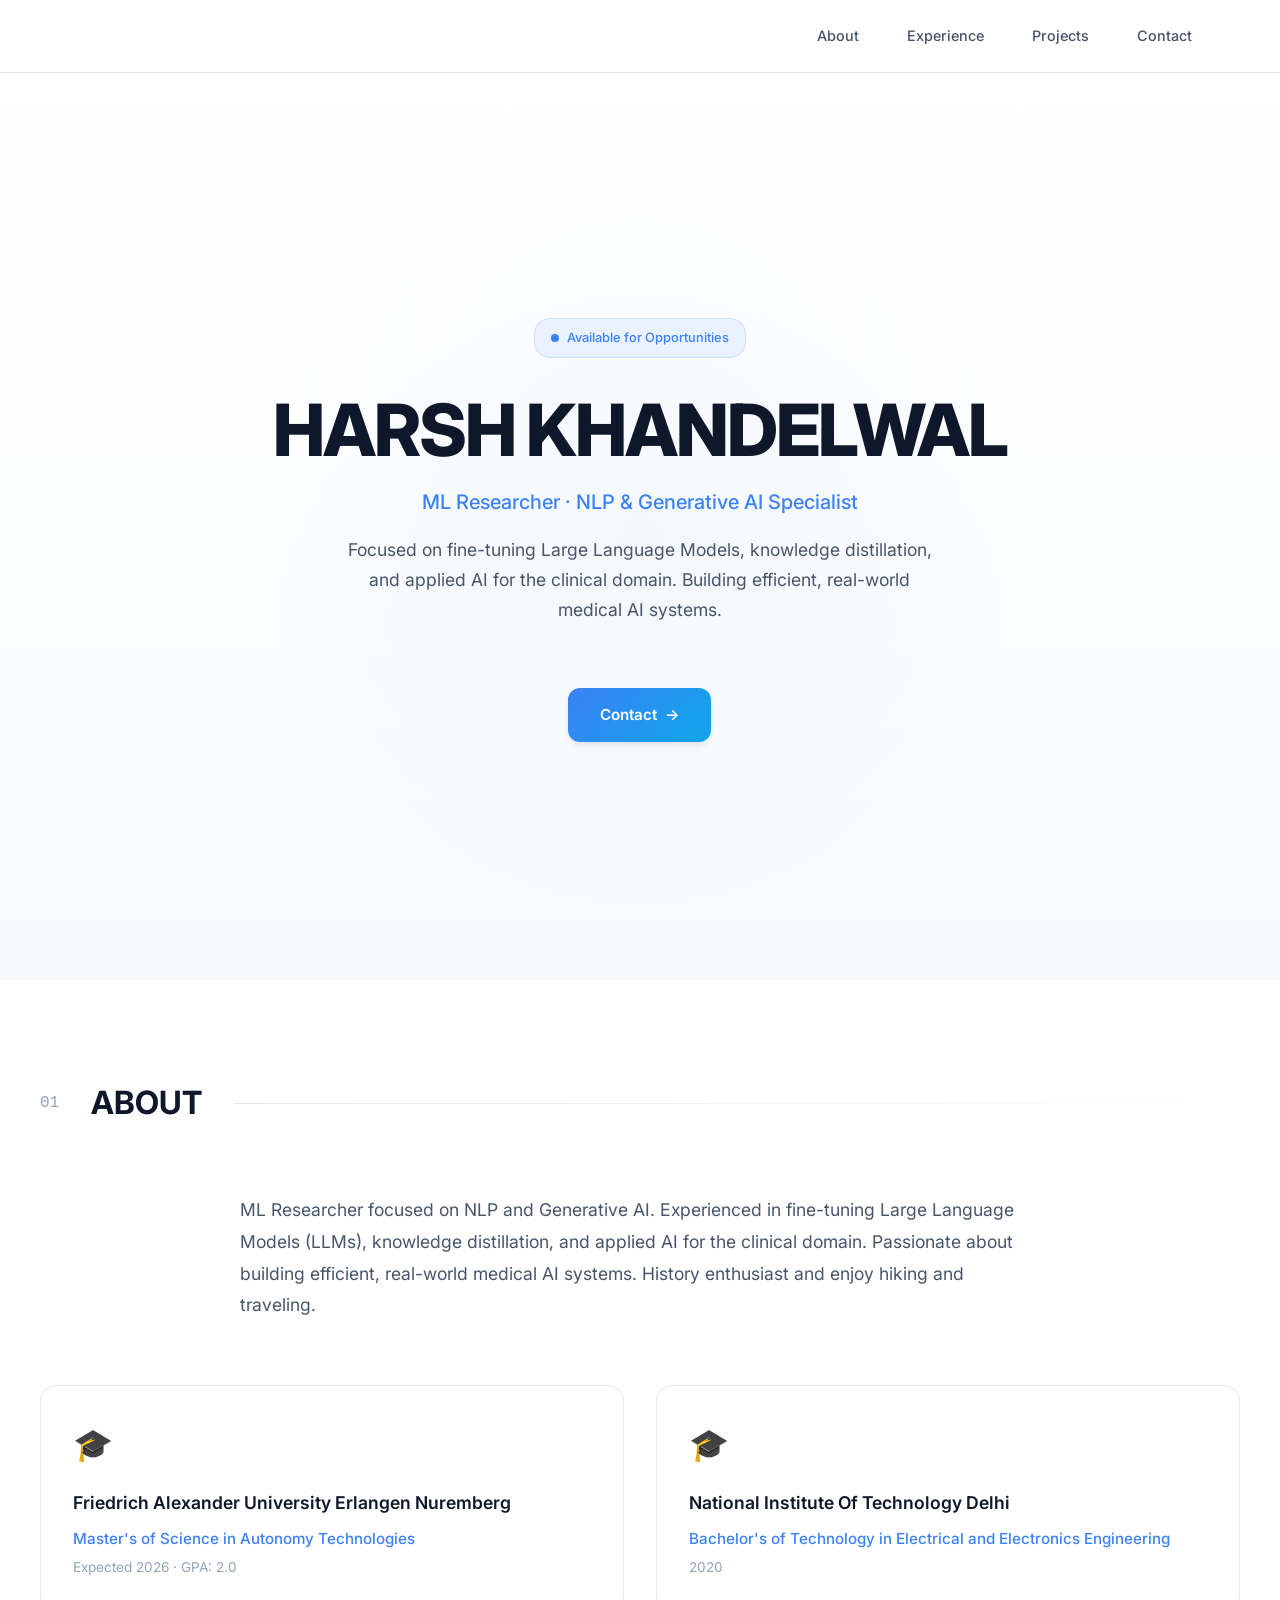
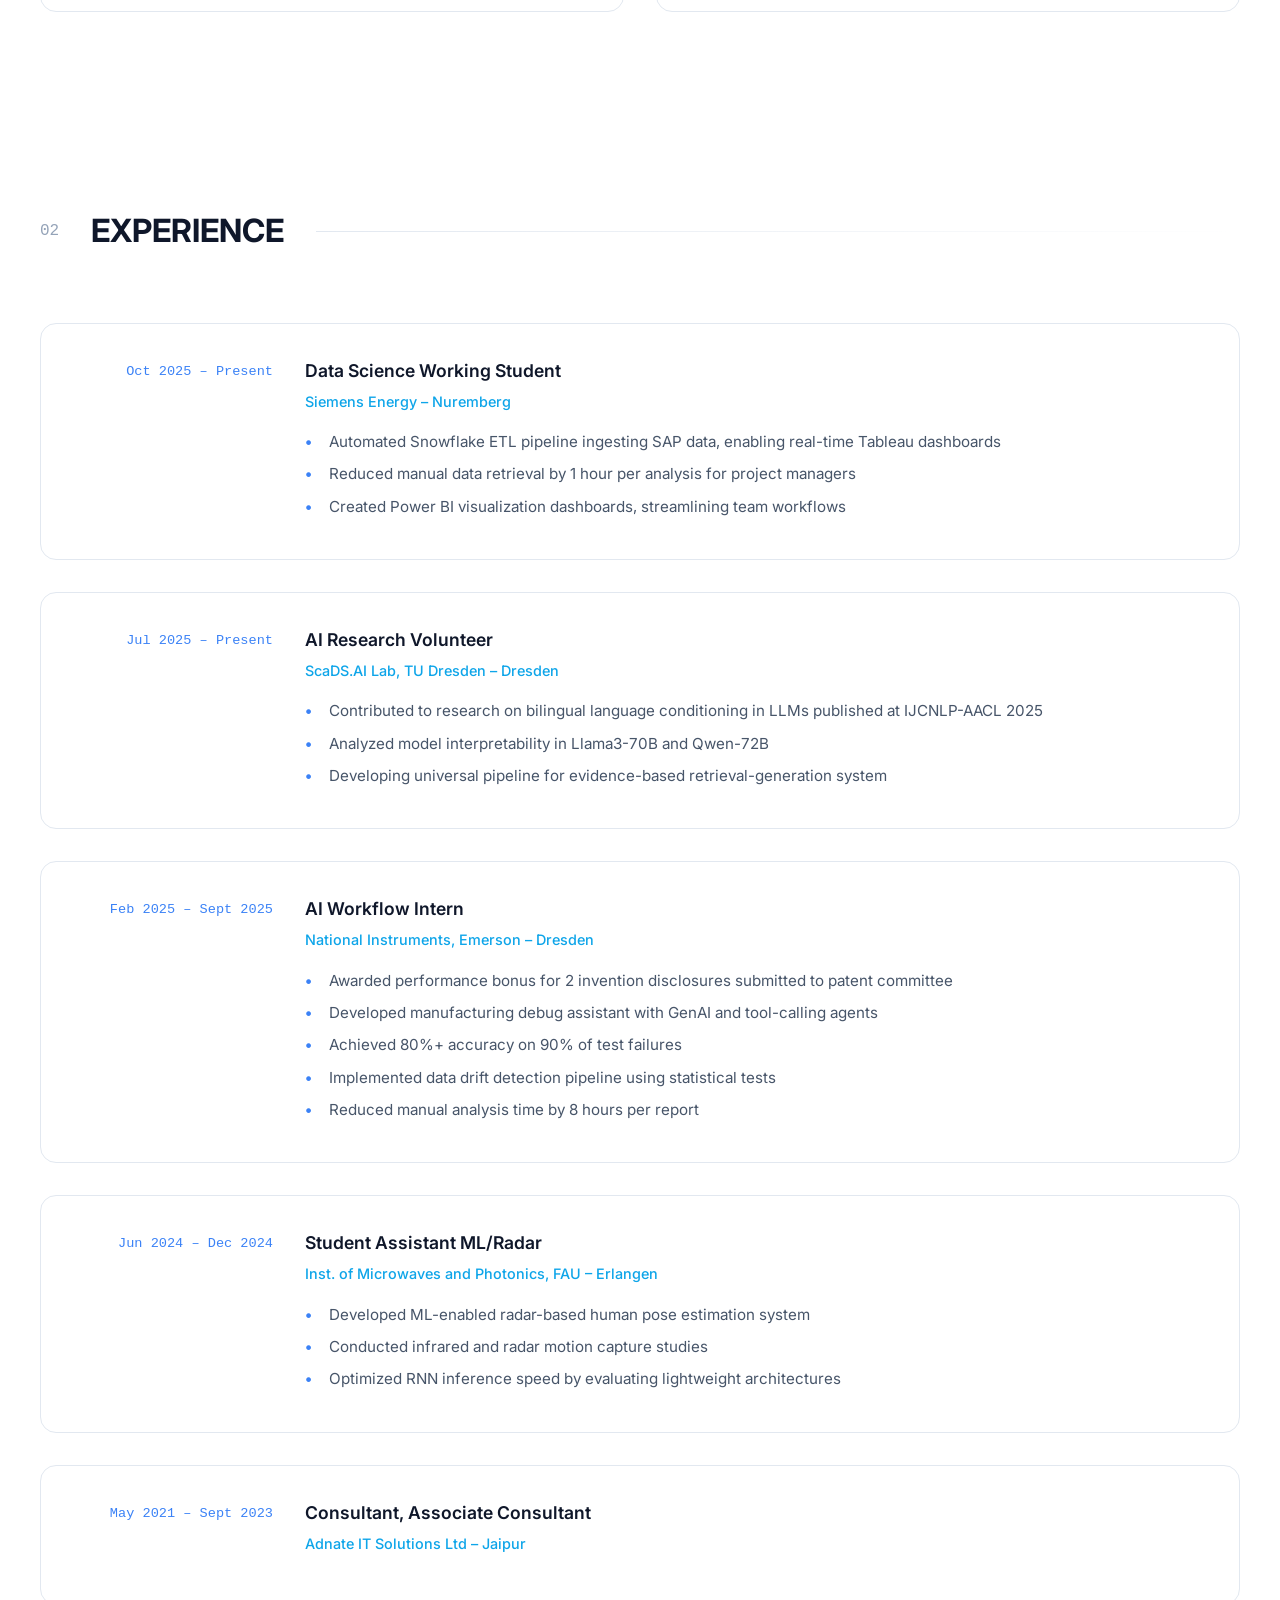
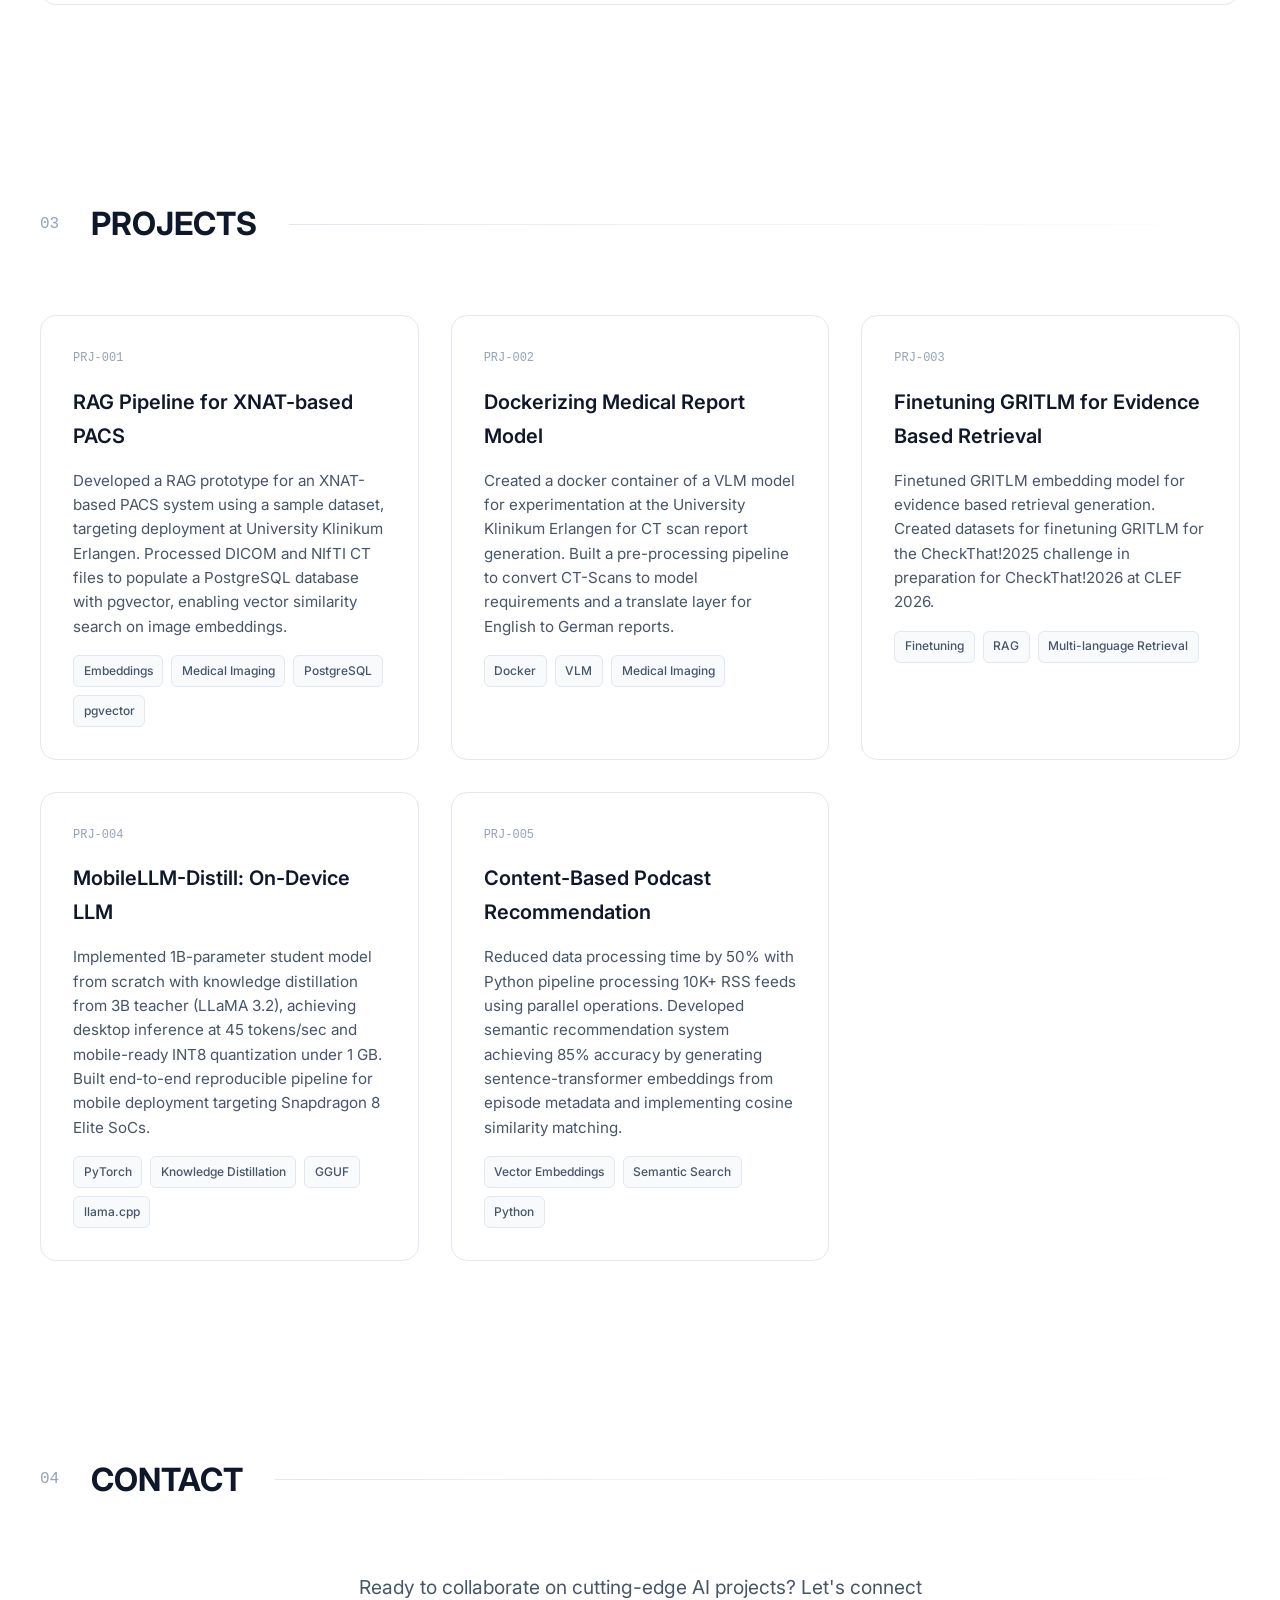
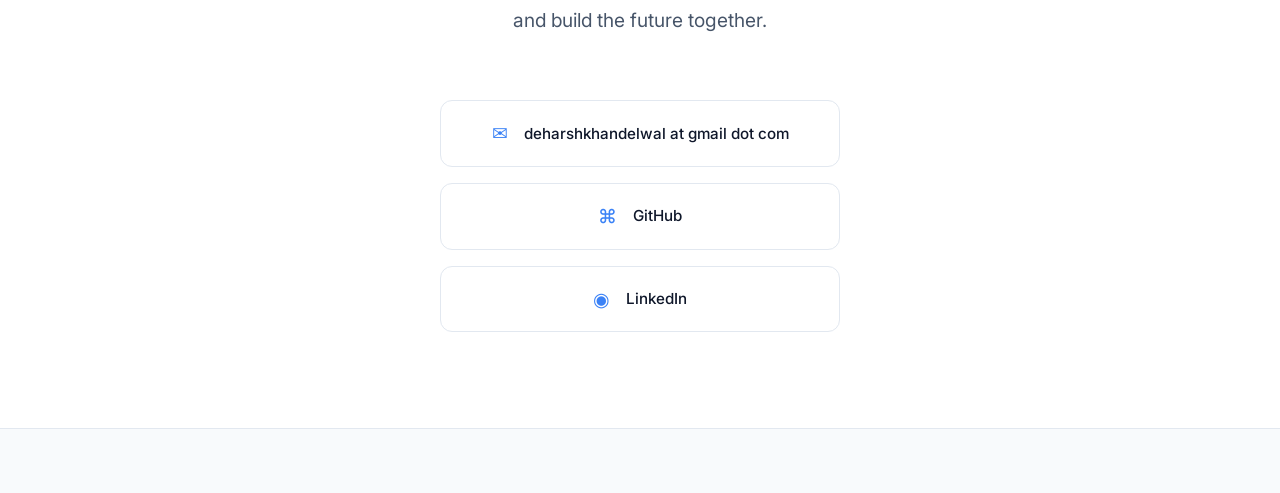
==== index.html @ dc3cd95d "initial commit" ====
<!DOCTYPE html>
<html lang="en">
<head>
    <meta charset="UTF-8">
    <meta name="viewport" content="width=device-width, initial-scale=1.0">
    <meta name="description" content="Harsh - AI Engineer specializing in machine learning, deep learning, and neural networks. Building the future of artificial intelligence.">
    <title>Harsh | AI Engineer</title>
    <link rel="stylesheet" href="style.css">
    <link rel="preconnect" href="https://fonts.googleapis.com">
    <link rel="preconnect" href="https://fonts.gstatic.com" crossorigin>
    <link href="https://fonts.googleapis.com/css2?family=Inter:wght@300;400;500;600;700;800&display=swap" rel="stylesheet">
</head>
<body>
    <header>
        <nav class="nav-container">
            <a href="#home" class="logo">
                <span class="logo-text"><H/></span>
            </a>
            <div class="nav-links">
                <a href="#about" class="nav-link">About</a>
                <a href="#experience" class="nav-link">Experience</a>
                <a href="#projects" class="nav-link">Projects</a>
                <a href="#contact" class="nav-link">Contact</a>
            </div>
        </nav>
    </header>

    <main>
        <!-- Hero Section -->
        <section id="home" class="hero">
            <div class="hero-content">
                <div class="status-badge">
                    <span class="status-dot"></span>
                    <span>Available for Opportunities</span>
                </div>
                <h1>HARSH KHANDELWAL</h1>
                <p class="subtitle">ML Researcher · NLP & Generative AI Specialist</p>
                <p class="description">
                    Focused on fine-tuning Large Language Models, knowledge distillation, 
                    and applied AI for the clinical domain. Building efficient, real-world medical AI systems.
                </p>
                <div class="cta-group">
                    <a href="#contact" class="btn-primary">
                        <span>Contact</span>
                        <span class="btn-arrow">→</span>
                    </a>
                </div>
            </div>
            <div class="hero-visual">
                <div class="neural-network"></div>
            </div>
        </section>

        <!-- About Section -->
        <section id="about" class="section">
            <div class="container">
                <h2 class="section-title">
                    <span class="title-number">01</span>
                    <span class="title-text">ABOUT</span>
                    <span class="title-line"></span>
                </h2>
                <div class="about-content">
                    <p class="about-text">
                        ML Researcher focused on NLP and Generative AI. Experienced in fine-tuning Large Language Models (LLMs),
                        knowledge distillation, and applied AI for the clinical domain. Passionate about building efficient, 
                        real-world medical AI systems. History enthusiast and enjoy hiking and traveling.
                    </p>
                </div>
                <div class="education-grid">
                    <div class="education-card">
                        <div class="edu-icon">🎓</div>
                        <h3>Friedrich Alexander University Erlangen Nuremberg</h3>
                        <p class="edu-degree">Master's of Science in Autonomy Technologies</p>
                        <p class="edu-date">Expected 2026 · GPA: 2.0</p>
                    </div>
                    <div class="education-card">
                        <div class="edu-icon">🎓</div>
                        <h3>National Institute Of Technology Delhi</h3>
                        <p class="edu-degree">Bachelor's of Technology in Electrical and Electronics Engineering</p>
                        <p class="edu-date">2020</p>
                    </div>
                </div>
            </div>
        </section>

        <!-- Experience Section -->
        <section id="experience" class="section">
            <div class="container">
                <h2 class="section-title">
                    <span class="title-number">02</span>
                    <span class="title-text">EXPERIENCE</span>
                    <span class="title-line"></span>
                </h2>
                <div class="experience-timeline">
                    <div class="experience-item">
                        <div class="exp-date">Oct 2025 – Present</div>
                        <div class="exp-content">
                            <h3>Data Science Working Student</h3>
                            <p class="exp-company">Siemens Energy – Nuremberg</p>
                            <ul class="exp-details">
                                <li>Automated Snowflake ETL pipeline ingesting SAP data, enabling real-time Tableau dashboards</li>
                                <li>Reduced manual data retrieval by 1 hour per analysis for project managers</li>
                                <li>Created Power BI visualization dashboards, streamlining team workflows</li>
                            </ul>
                        </div>
                    </div>
                    <div class="experience-item">
                        <div class="exp-date">Jul 2025 – Present</div>
                        <div class="exp-content">
                            <h3>AI Research Volunteer</h3>
                            <p class="exp-company">ScaDS.AI Lab, TU Dresden – Dresden</p>
                            <ul class="exp-details">
                                <li>Contributed to research on bilingual language conditioning in LLMs published at IJCNLP-AACL 2025</li>
                                <li>Analyzed model interpretability in Llama3-70B and Qwen-72B</li>
                                <li>Developing universal pipeline for evidence-based retrieval-generation system</li>
                            </ul>
                        </div>
                    </div>
                    <div class="experience-item">
                        <div class="exp-date">Feb 2025 – Sept 2025</div>
                        <div class="exp-content">
                            <h3>AI Workflow Intern</h3>
                            <p class="exp-company">National Instruments, Emerson – Dresden</p>
                            <ul class="exp-details">
                                <li>Awarded performance bonus for 2 invention disclosures submitted to patent committee</li>
                                <li>Developed manufacturing debug assistant with GenAI and tool-calling agents</li>
                                <li>Achieved 80%+ accuracy on 90% of test failures</li>
                                <li>Implemented data drift detection pipeline using statistical tests</li>
                                <li>Reduced manual analysis time by 8 hours per report</li>
                            </ul>
                        </div>
                    </div>
                    <div class="experience-item">
                        <div class="exp-date">Jun 2024 – Dec 2024</div>
                        <div class="exp-content">
                            <h3>Student Assistant ML/Radar</h3>
                            <p class="exp-company">Inst. of Microwaves and Photonics, FAU – Erlangen</p>
                            <ul class="exp-details">
                                <li>Developed ML-enabled radar-based human pose estimation system</li>
                                <li>Conducted infrared and radar motion capture studies</li>
                                <li>Optimized RNN inference speed by evaluating lightweight architectures</li>
                            </ul>
                        </div>
                    </div>
                    <div class="experience-item">
                        <div class="exp-date">May 2021 – Sept 2023</div>
                        <div class="exp-content">
                            <h3>Consultant, Associate Consultant</h3>
                            <p class="exp-company">Adnate IT Solutions Ltd – Jaipur</p>
                        </div>
                    </div>
                </div>
            </div>
        </section>

        <!-- Projects Section -->
        <section id="projects" class="section">
            <div class="container">
                <h2 class="section-title">
                    <span class="title-number">03</span>
                    <span class="title-text">PROJECTS</span>
                    <span class="title-line"></span>
                </h2>
                <div class="projects-grid">
                    <div class="project-card">
                        <div class="project-header">
                            <span class="project-id">PRJ-001</span>
                        </div>
                        <h3>RAG Pipeline for XNAT-based PACS</h3>
                        <p>Developed a RAG prototype for an XNAT-based PACS system using a sample dataset, targeting deployment at University Klinikum Erlangen. Processed DICOM and NIfTI CT files to populate a PostgreSQL database with pgvector, enabling vector similarity search on image embeddings.</p>
                        <div class="project-tech">
                            <span>Embeddings</span>
                            <span>Medical Imaging</span>
                            <span>PostgreSQL</span>
                            <span>pgvector</span>
                        </div>
                    </div>
                    <div class="project-card">
                        <div class="project-header">
                            <span class="project-id">PRJ-002</span>
                        </div>
                        <h3>Dockerizing Medical Report Model</h3>
                        <p>Created a docker container of a VLM model for experimentation at the University Klinikum Erlangen for CT scan report generation. Built a pre-processing pipeline to convert CT-Scans to model requirements and a translate layer for English to German reports.</p>
                        <div class="project-tech">
                            <span>Docker</span>
                            <span>VLM</span>
                            <span>Medical Imaging</span>
                        </div>
                    </div>
                    <div class="project-card">
                        <div class="project-header">
                            <span class="project-id">PRJ-003</span>
                        </div>
                        <h3>Finetuning GRITLM for Evidence Based Retrieval</h3>
                        <p>Finetuned GRITLM embedding model for evidence based retrieval generation. Created datasets for finetuning GRITLM for the CheckThat!2025 challenge in preparation for CheckThat!2026 at CLEF 2026.</p>
                        <div class="project-tech">
                            <span>Finetuning</span>
                            <span>RAG</span>
                            <span>Multi-language Retrieval</span>
                        </div>
                    </div>
                    <div class="project-card">
                        <div class="project-header">
                            <span class="project-id">PRJ-004</span>
                        </div>
                        <h3>MobileLLM-Distill: On-Device LLM</h3>
                        <p>Implemented 1B-parameter student model from scratch with knowledge distillation from 3B teacher (LLaMA 3.2), achieving desktop inference at 45 tokens/sec and mobile-ready INT8 quantization under 1 GB. Built end-to-end reproducible pipeline for mobile deployment targeting Snapdragon 8 Elite SoCs.</p>
                        <div class="project-tech">
                            <span>PyTorch</span>
                            <span>Knowledge Distillation</span>
                            <span>GGUF</span>
                            <span>llama.cpp</span>
                        </div>
                    </div>
                    <div class="project-card">
                        <div class="project-header">
                            <span class="project-id">PRJ-005</span>
                        </div>
                        <h3>Content-Based Podcast Recommendation</h3>
                        <p>Reduced data processing time by 50% with Python pipeline processing 10K+ RSS feeds using parallel operations. Developed semantic recommendation system achieving 85% accuracy by generating sentence-transformer embeddings from episode metadata and implementing cosine similarity matching.</p>
                        <div class="project-tech">
                            <span>Vector Embeddings</span>
                            <span>Semantic Search</span>
                            <span>Python</span>
                        </div>
                    </div>
                </div>
            </div>
        </section>

        <!-- Contact Section -->
        <section id="contact" class="section">
            <div class="container">
                <h2 class="section-title">
                    <span class="title-number">04</span>
                    <span class="title-text">CONTACT</span>
                    <span class="title-line"></span>
                </h2>
                <div class="contact-content">
                    <p class="contact-text">
                        Ready to collaborate on cutting-edge AI projects? 
                        Let's connect and build the future together.
                    </p>
                    <div class="contact-links">
                        <a href="mailto:deharshkhandelwal@gmail.com" class="contact-link">
                            <span class="link-icon">✉</span>
                            <span class="link-text">deharshkhandelwal at gmail dot com</span>
                        </a>
                        <a href="https://github.com/Switchharsh" class="contact-link" target="_blank">
                            <span class="link-icon">⌘</span>
                            <span class="link-text">GitHub</span>
                        </a>
                        <a href="https://linkedin.com/in/harsh-khandelwal" class="contact-link" target="_blank">
                            <span class="link-icon">◉</span>
                            <span class="link-text">LinkedIn</span>
                        </a>
                    </div>
                </div>
            </div>
        </section>
    </main>

    <footer>
        <div class="footer-content">
        </div>
    </footer>

    <script>
        // Smooth scrolling
        document.querySelectorAll('a[href^="#"]').forEach(anchor => {
            anchor.addEventListener('click', function (e) {
                e.preventDefault();
                document.querySelector(this.getAttribute('href')).scrollIntoView({
                    behavior: 'smooth'
                });
            });
        });
    </script>
</body>
</html>
---- style.css ----
/* ============================================
   SEMI-MODERN PROFESSIONAL THEME - RESUME
   ============================================ */

/* CSS Variables - Professional Palette */
:root {
    /* Primary Colors */
    --primary: #3b82f6;
    --primary-light: #60a5fa;
    --primary-dark: #2563eb;
    
    /* Accent Colors */
    --accent: #0ea5e9;
    --accent-light: #38bdf8;
    
    /* Backgrounds */
    --bg-primary: #ffffff;
    --bg-secondary: #f8fafc;
    --bg-card: #ffffff;
    --bg-card-hover: #f1f5f9;
    
    /* Text Colors */
    --text-primary: #0f172a;
    --text-secondary: #475569;
    --text-muted: #94a3b8;
    
    /* Border & Effects */
    --border-color: #e2e8f0;
    --border-light: #cbd5e1;
    --shadow-sm: 0 1px 3px rgba(0, 0, 0, 0.05);
    --shadow-md: 0 4px 6px -1px rgba(0, 0, 0, 0.08), 0 2px 4px -2px rgba(0, 0, 0, 0.04);
    --shadow-lg: 0 10px 15px -3px rgba(0, 0, 0, 0.08), 0 4px 6px -4px rgba(0, 0, 0, 0.04);
    --shadow-hover: 0 20px 25px -5px rgba(0, 0, 0, 0.08), 0 8px 10px -6px rgba(0, 0, 0, 0.04);
    
    /* Gradients */
    --gradient-primary: linear-gradient(135deg, var(--primary) 0%, var(--accent) 100%);
    --gradient-subtle: linear-gradient(180deg, var(--bg-primary) 0%, var(--bg-secondary) 100%);
    
    /* Fonts */
    --font-display: 'Inter', -apple-system, BlinkMacSystemFont, 'Segoe UI', Roboto, sans-serif;
    --font-body: 'Inter', -apple-system, BlinkMacSystemFont, 'Segoe UI', Roboto, sans-serif;
    --font-mono: 'SF Mono', Monaco, 'Cascadia Code', 'Roboto Mono', monospace;
    
    /* Spacing */
    --spacing-xs: 0.5rem;
    --spacing-sm: 1rem;
    --spacing-md: 2rem;
    --spacing-lg: 4rem;
    --spacing-xl: 6rem;
    
    /* Border Radius */
    --radius-sm: 6px;
    --radius-md: 12px;
    --radius-lg: 16px;
}

/* Reset & Base Styles */
* {
    margin: 0;
    padding: 0;
    box-sizing: border-box;
}

html {
    scroll-behavior: smooth;
}

body {
    font-family: var(--font-body);
    background-color: var(--bg-primary);
    color: var(--text-primary);
    line-height: 1.7;
    overflow-x: hidden;
    -webkit-font-smoothing: antialiased;
    -moz-osx-font-smoothing: grayscale;
}

/* Header & Navigation */
header {
    position: fixed;
    top: 0;
    left: 0;
    width: 100%;
    z-index: 100;
    background: rgba(255, 255, 255, 0.9);
    backdrop-filter: blur(12px);
    border-bottom: 1px solid var(--border-color);
}

.nav-container {
    max-width: 1200px;
    margin: 0 auto;
    padding: var(--spacing-sm) var(--spacing-md);
    display: flex;
    justify-content: space-between;
    align-items: center;
}

.logo {
    font-family: var(--font-display);
    font-size: 1.5rem;
    font-weight: 700;
    color: var(--text-primary);
    text-decoration: none;
    transition: all 0.3s ease;
}

.logo:hover {
    color: var(--primary);
}

.nav-links {
    display: flex;
    gap: var(--spacing-sm);
}

.nav-link {
    font-family: var(--font-body);
    font-size: 0.9rem;
    font-weight: 500;
    color: var(--text-secondary);
    text-decoration: none;
    padding: 0.5rem 1rem;
    border-radius: var(--radius-sm);
    transition: all 0.25s ease;
}

.nav-link:hover {
    color: var(--primary);
    background-color: var(--bg-secondary);
}

/* Main Content */
main {
    padding-top: 80px;
}

/* Hero Section */
.hero {
    min-height: 100vh;
    display: flex;
    align-items: center;
    justify-content: center;
    padding: var(--spacing-xl) var(--spacing-md);
    position: relative;
    background: var(--gradient-subtle);
}

.hero-content {
    max-width: 800px;
    text-align: center;
    z-index: 1;
}

.status-badge {
    display: inline-flex;
    align-items: center;
    gap: 0.5rem;
    padding: 0.5rem 1rem;
    background: rgba(59, 130, 246, 0.08);
    border: 1px solid rgba(59, 130, 246, 0.15);
    border-radius: var(--radius-lg);
    font-family: var(--font-body);
    font-size: 0.8rem;
    font-weight: 500;
    color: var(--primary);
    margin-bottom: var(--spacing-md);
}

.status-dot {
    width: 8px;
    height: 8px;
    background: var(--primary);
    border-radius: 50%;
    animation: pulse 2s infinite;
}

@keyframes pulse {
    0%, 100% { opacity: 1; }
    50% { opacity: 0.4; }
}

.hero h1 {
    font-family: var(--font-display);
    font-size: clamp(2.5rem, 8vw, 4.5rem);
    font-weight: 800;
    color: var(--text-primary);
    margin-bottom: var(--spacing-sm);
    letter-spacing: -0.03em;
    line-height: 1.1;
}

.subtitle {
    font-family: var(--font-body);
    font-size: 1.25rem;
    font-weight: 500;
    color: var(--primary);
    margin-bottom: var(--spacing-sm);
}

.description {
    font-size: 1.1rem;
    color: var(--text-secondary);
    margin-bottom: var(--spacing-lg);
    max-width: 600px;
    margin-left: auto;
    margin-right: auto;
}

.cta-group {
    display: flex;
    gap: var(--spacing-md);
    justify-content: center;
    flex-wrap: wrap;
}

.btn-primary,
.btn-secondary {
    display: inline-flex;
    align-items: center;
    gap: 0.5rem;
    padding: 0.875rem 2rem;
    font-family: var(--font-body);
    font-size: 0.95rem;
    font-weight: 600;
    text-decoration: none;
    border: none;
    cursor: pointer;
    transition: all 0.3s ease;
    border-radius: var(--radius-md);
}

.btn-primary {
    background: var(--gradient-primary);
    color: white;
    box-shadow: var(--shadow-md);
}

.btn-primary:hover {
    box-shadow: var(--shadow-lg);
    transform: translateY(-2px);
}

.btn-secondary {
    background: transparent;
    color: var(--primary);
    border: 2px solid var(--primary);
}

.btn-secondary:hover {
    background: rgba(59, 130, 246, 0.05);
    transform: translateY(-2px);
}

.btn-arrow {
    transition: transform 0.3s ease;
}

.btn-primary:hover .btn-arrow {
    transform: translateX(4px);
}

/* Hero Visual */
.hero-visual {
    position: absolute;
    top: 50%;
    left: 50%;
    transform: translate(-50%, -50%);
    width: 100%;
    height: 100%;
    pointer-events: none;
    z-index: 0;
}

.neural-network {
    position: absolute;
    top: 0;
    left: 0;
    width: 100%;
    height: 100%;
    background: radial-gradient(circle at 50% 50%, rgba(59, 130, 246, 0.04) 0%, transparent 50%);
}

/* Section Styles */
.section {
    padding: var(--spacing-xl) var(--spacing-md);
    position: relative;
}

.container {
    max-width: 1200px;
    margin: 0 auto;
}

.section-title {
    display: flex;
    align-items: center;
    gap: var(--spacing-md);
    margin-bottom: var(--spacing-lg);
    font-family: var(--font-display);
    font-size: 2rem;
    font-weight: 700;
    color: var(--text-primary);
}

.title-number {
    font-family: var(--font-mono);
    font-size: 1rem;
    color: var(--text-muted);
    font-weight: 500;
}

.title-text {
    color: var(--text-primary);
}

.title-line {
    flex: 1;
    height: 1px;
    background: linear-gradient(90deg, var(--border-color), transparent);
}

/* About Section */
.about-content {
    margin-bottom: var(--spacing-lg);
}

.about-text {
    font-size: 1.1rem;
    color: var(--text-secondary);
    line-height: 1.8;
    max-width: 800px;
    margin: 0 auto;
}

/* Education Grid */
.education-grid {
    display: grid;
    grid-template-columns: repeat(auto-fit, minmax(350px, 1fr));
    gap: var(--spacing-md);
}

.education-card {
    background: var(--bg-card);
    border: 1px solid var(--border-color);
    padding: var(--spacing-md);
    transition: all 0.3s ease;
    position: relative;
    border-radius: var(--radius-lg);
}

.education-card::before {
    content: '';
    position: absolute;
    top: 0;
    left: 0;
    width: 4px;
    height: 100%;
    background: var(--gradient-primary);
    border-radius: var(--radius-sm) 0 0 var(--radius-sm);
    opacity: 0;
    transition: opacity 0.3s ease;
}

.education-card:hover {
    background: var(--bg-card-hover);
    border-color: var(--primary-light);
    box-shadow: var(--shadow-md);
    transform: translateY(-4px);
}

.education-card:hover::before {
    opacity: 1;
}

.edu-icon {
    font-size: 2rem;
    margin-bottom: var(--spacing-sm);
}

.education-card h3 {
    font-family: var(--font-display);
    font-size: 1.1rem;
    font-weight: 600;
    color: var(--text-primary);
    margin-bottom: var(--spacing-xs);
}

.edu-degree {
    color: var(--primary);
    font-family: var(--font-body);
    font-size: 0.95rem;
    font-weight: 500;
    margin-bottom: 0.25rem;
}

.edu-date {
    color: var(--text-muted);
    font-family: var(--font-body);
    font-size: 0.85rem;
}

/* Experience Timeline */
.experience-timeline {
    display: flex;
    flex-direction: column;
    gap: var(--spacing-md);
}

.experience-item {
    display: grid;
    grid-template-columns: 200px 1fr;
    gap: var(--spacing-md);
    background: var(--bg-card);
    border: 1px solid var(--border-color);
    padding: var(--spacing-md);
    transition: all 0.3s ease;
    position: relative;
    border-radius: var(--radius-lg);
}

.experience-item::before {
    content: '';
    position: absolute;
    left: 0;
    top: 0;
    width: 4px;
    height: 100%;
    background: var(--gradient-primary);
    border-radius: var(--radius-sm) 0 0 var(--radius-sm);
    opacity: 0;
    transition: opacity 0.3s ease;
}

.experience-item:hover {
    background: var(--bg-card-hover);
    border-color: var(--primary-light);
    box-shadow: var(--shadow-md);
    transform: translateX(4px);
}

.experience-item:hover::before {
    opacity: 1;
}

.exp-date {
    font-family: var(--font-mono);
    font-size: 0.85rem;
    color: var(--primary);
    font-weight: 500;
    padding-top: 0.25rem;
    text-align: right;
}

.exp-content h3 {
    font-family: var(--font-display);
    font-size: 1.1rem;
    font-weight: 600;
    color: var(--text-primary);
    margin-bottom: 0.25rem;
}

.exp-company {
    color: var(--accent);
    font-family: var(--font-body);
    font-size: 0.9rem;
    font-weight: 500;
    margin-bottom: var(--spacing-sm);
}

.exp-details {
    list-style: none;
    padding-left: 0;
}

.exp-details li {
    position: relative;
    padding-left: 1.5rem;
    margin-bottom: 0.5rem;
    color: var(--text-secondary);
    font-size: 0.95rem;
    line-height: 1.6;
}

.exp-details li::before {
    content: '•';
    position: absolute;
    left: 0;
    color: var(--primary);
    font-weight: bold;
}

/* Skills Grid */
.skills-grid {
    display: grid;
    grid-template-columns: repeat(auto-fit, minmax(250px, 1fr));
    gap: var(--spacing-md);
}

.skill-category {
    background: var(--bg-card);
    border: 1px solid var(--border-color);
    padding: var(--spacing-md);
    border-radius: var(--radius-lg);
}

.skill-category h3 {
    font-family: var(--font-display);
    font-size: 1rem;
    font-weight: 600;
    color: var(--text-primary);
    margin-bottom: var(--spacing-sm);
}

.skill-tags {
    display: flex;
    flex-wrap: wrap;
    gap: 0.5rem;
}

.tag {
    display: inline-block;
    padding: 0.4rem 0.8rem;
    background: var(--bg-secondary);
    border: 1px solid var(--border-color);
    font-family: var(--font-body);
    font-size: 0.8rem;
    font-weight: 500;
    color: var(--text-secondary);
    transition: all 0.3s ease;
    border-radius: var(--radius-md);
}

.tag:hover {
    background: var(--primary);
    color: white;
    border-color: var(--primary);
    transform: translateY(-2px);
}

/* Projects Grid */
.projects-grid {
    display: grid;
    grid-template-columns: repeat(auto-fit, minmax(350px, 1fr));
    gap: var(--spacing-md);
}

.project-card {
    background: var(--bg-card);
    border: 1px solid var(--border-color);
    padding: var(--spacing-md);
    transition: all 0.3s ease;
    position: relative;
    border-radius: var(--radius-lg);
}

.project-card::after {
    content: '';
    position: absolute;
    bottom: 0;
    right: 0;
    width: 60px;
    height: 60px;
    background: linear-gradient(135deg, transparent 50%, var(--accent) 50%);
    border-radius: 0 0 var(--radius-lg) 0;
    opacity: 0;
    transition: opacity 0.3s ease;
}

.project-card:hover {
    background: var(--bg-card-hover);
    border-color: var(--accent-light);
    box-shadow: var(--shadow-md);
    transform: translateY(-4px);
}

.project-card:hover::after {
    opacity: 1;
}

.project-header {
    display: flex;
    justify-content: space-between;
    align-items: center;
    margin-bottom: var(--spacing-sm);
}

.project-id {
    font-family: var(--font-mono);
    font-size: 0.75rem;
    color: var(--text-muted);
}

.project-card h3 {
    font-family: var(--font-display);
    font-size: 1.25rem;
    font-weight: 600;
    color: var(--text-primary);
    margin-bottom: var(--spacing-sm);
}

.project-card p {
    color: var(--text-secondary);
    font-size: 0.95rem;
    margin-bottom: var(--spacing-sm);
    line-height: 1.6;
}

.project-tech {
    display: flex;
    flex-wrap: wrap;
    gap: 0.5rem;
}

.project-tech span {
    font-family: var(--font-body);
    font-size: 0.75rem;
    font-weight: 500;
    padding: 0.3rem 0.6rem;
    background: var(--bg-secondary);
    border: 1px solid var(--border-color);
    color: var(--text-secondary);
    border-radius: var(--radius-sm);
}

/* Contact Section */
.contact-content {
    text-align: center;
    max-width: 600px;
    margin: 0 auto;
}

.contact-text {
    font-size: 1.2rem;
    color: var(--text-secondary);
    margin-bottom: var(--spacing-lg);
}

.contact-links {
    display: flex;
    flex-direction: column;
    gap: var(--spacing-sm);
    align-items: center;
}

.contact-link {
    display: inline-flex;
    align-items: center;
    gap: var(--spacing-sm);
    padding: 1rem 2rem;
    background: var(--bg-card);
    border: 1px solid var(--border-color);
    text-decoration: none;
    color: var(--text-primary);
    font-family: var(--font-body);
    font-size: 0.95rem;
    font-weight: 500;
    transition: all 0.3s ease;
    width: 100%;
    max-width: 400px;
    justify-content: center;
    border-radius: var(--radius-md);
}

.contact-link:hover {
    border-color: var(--primary);
    background: var(--bg-card-hover);
    box-shadow: var(--shadow-md);
    transform: translateX(8px);
}

.link-icon {
    font-size: 1.2rem;
    color: var(--primary);
}

.link-text {
    color: var(--text-primary);
}

/* Footer */
footer {
    padding: var(--spacing-md);
    text-align: center;
    border-top: 1px solid var(--border-color);
    background: var(--bg-secondary);
}

.footer-content p {
    font-family: var(--font-body);
    font-size: 0.85rem;
    color: var(--text-muted);
    margin-bottom: 0.25rem;
}

/* Responsive Design */
@media (max-width: 768px) {
    .nav-links {
        display: none;
    }
    
    .hero {
        padding: var(--spacing-lg) var(--spacing-sm);
    }
    
    .section {
        padding: var(--spacing-lg) var(--spacing-sm);
    }
    
    .section-title {
        flex-direction: column;
        align-items: flex-start;
        gap: var(--spacing-xs);
    }
    
    .title-line {
        width: 100%;
    }
    
    .cta-group {
        flex-direction: column;
        align-items: center;
    }
    
    .btn-primary,
    .btn-secondary {
        width: 100%;
        max-width: 300px;
        justify-content: center;
    }
    
    .education-grid,
    .skills-grid,
    .projects-grid {
        grid-template-columns: 1fr;
    }
    
    .experience-item {
        grid-template-columns: 1fr;
        gap: var(--spacing-sm);
    }
    
    .exp-date {
        text-align: left;
        margin-bottom: var(--spacing-xs);
    }
}

/* Scrollbar Styling */
::-webkit-scrollbar {
    width: 8px;
}

::-webkit-scrollbar-track {
    background: var(--bg-secondary);
}

::-webkit-scrollbar-thumb {
    background: var(--border-light);
    border-radius: 4px;
}

::-webkit-scrollbar-thumb:hover {
    background: var(--primary-light);
}

/* Selection Styling */
::selection {
    background: var(--primary);
    color: white;
}
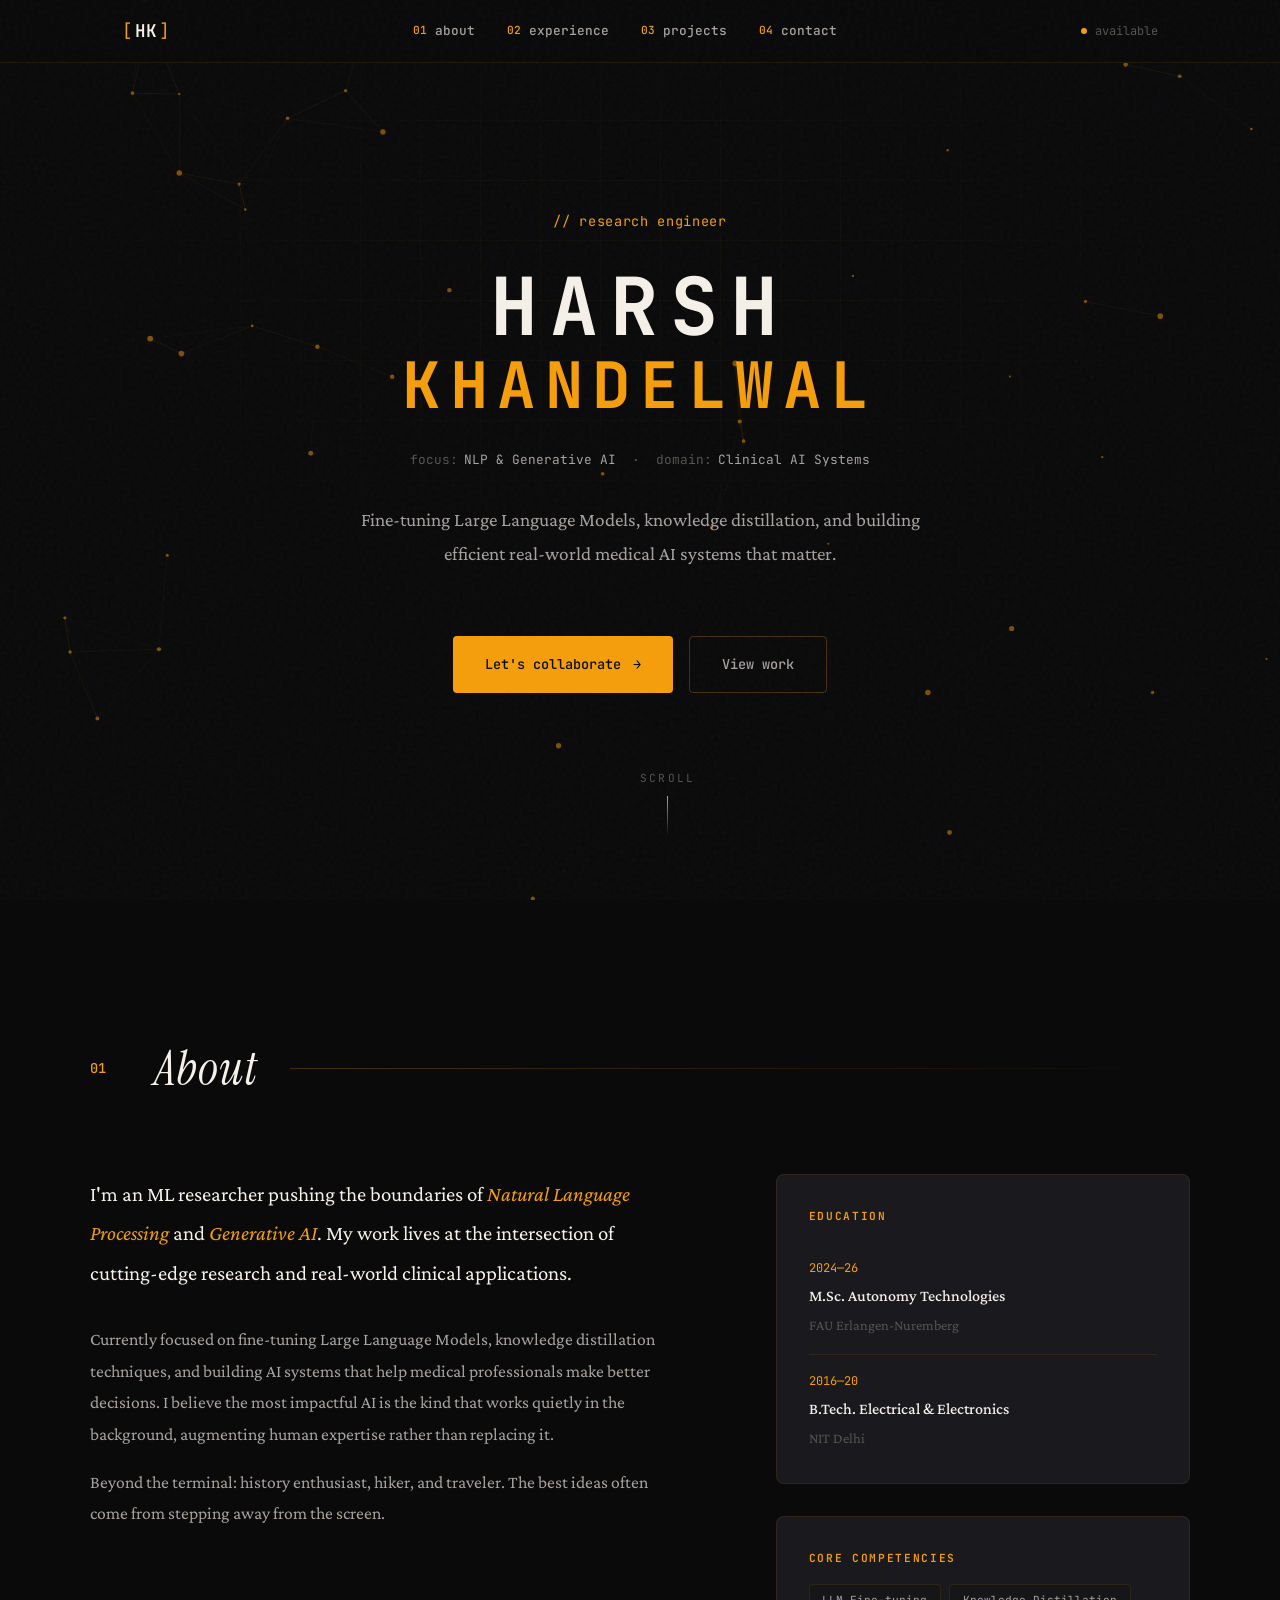
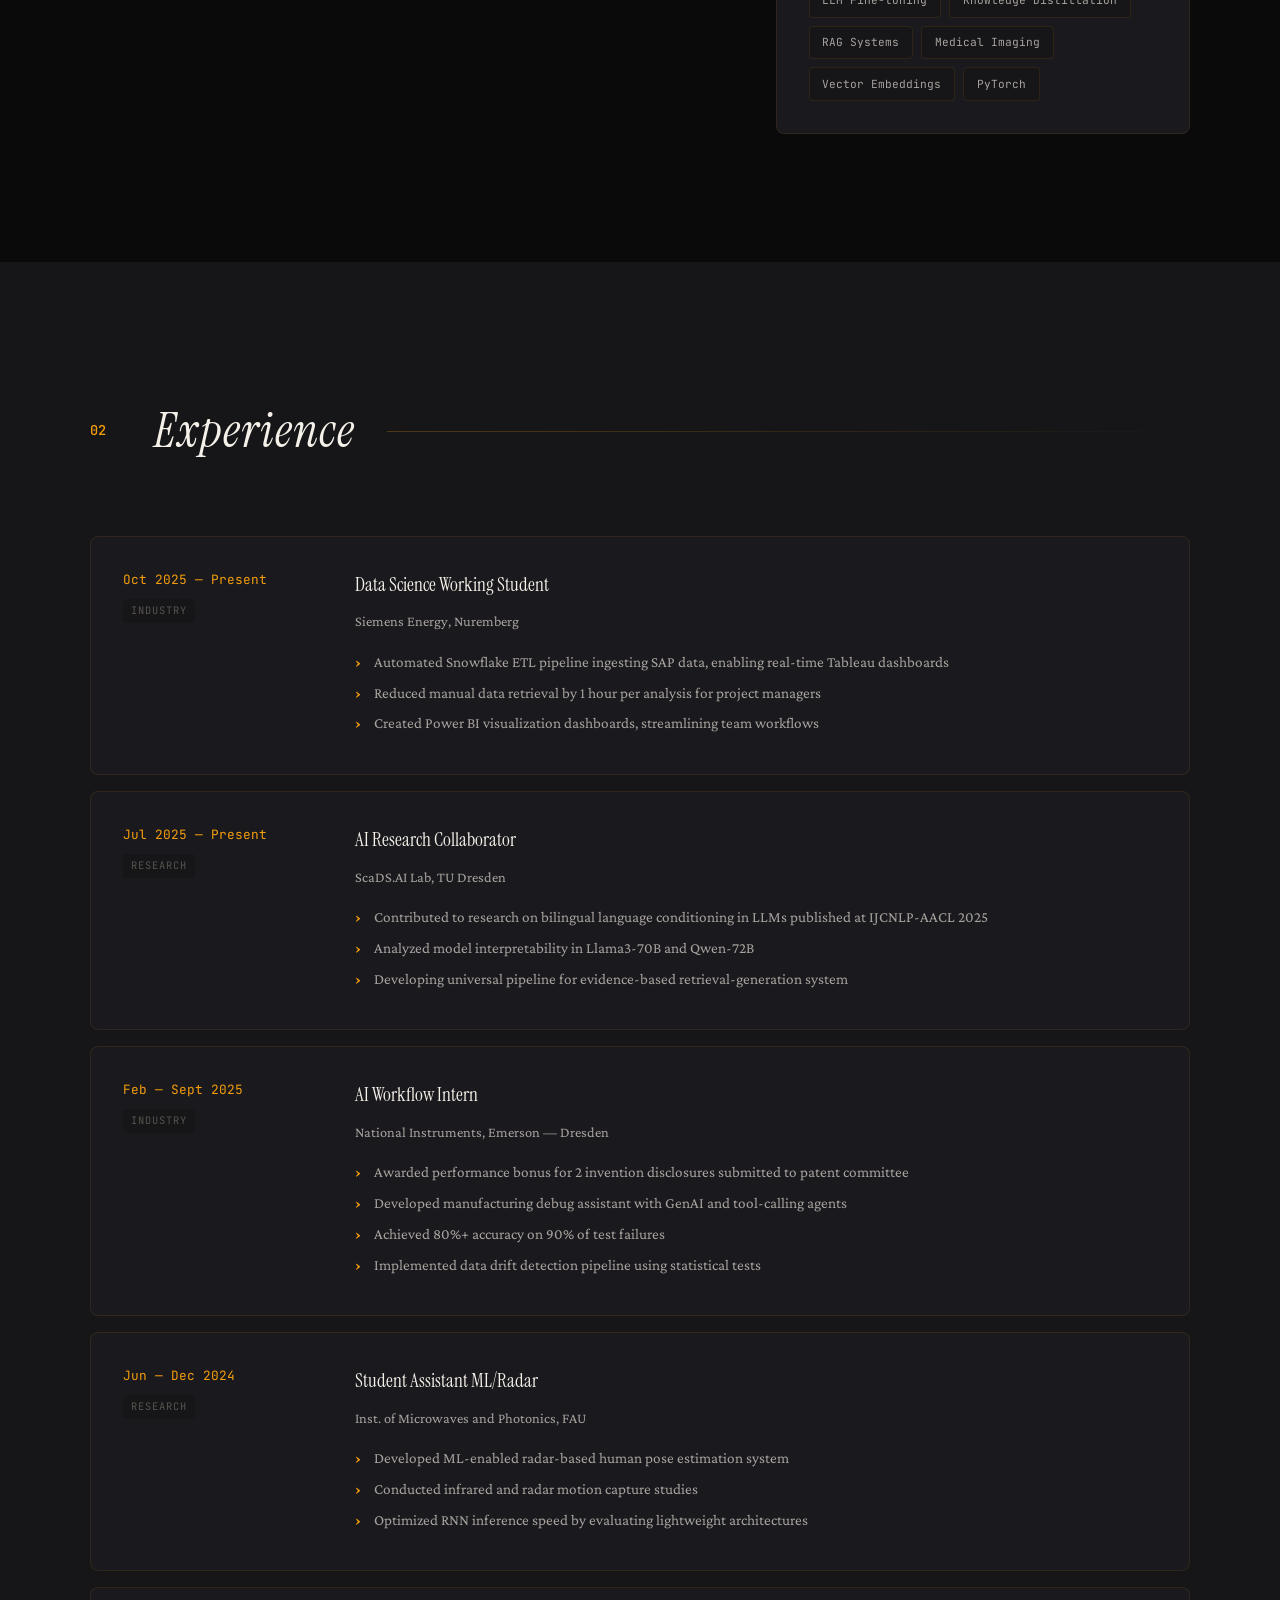
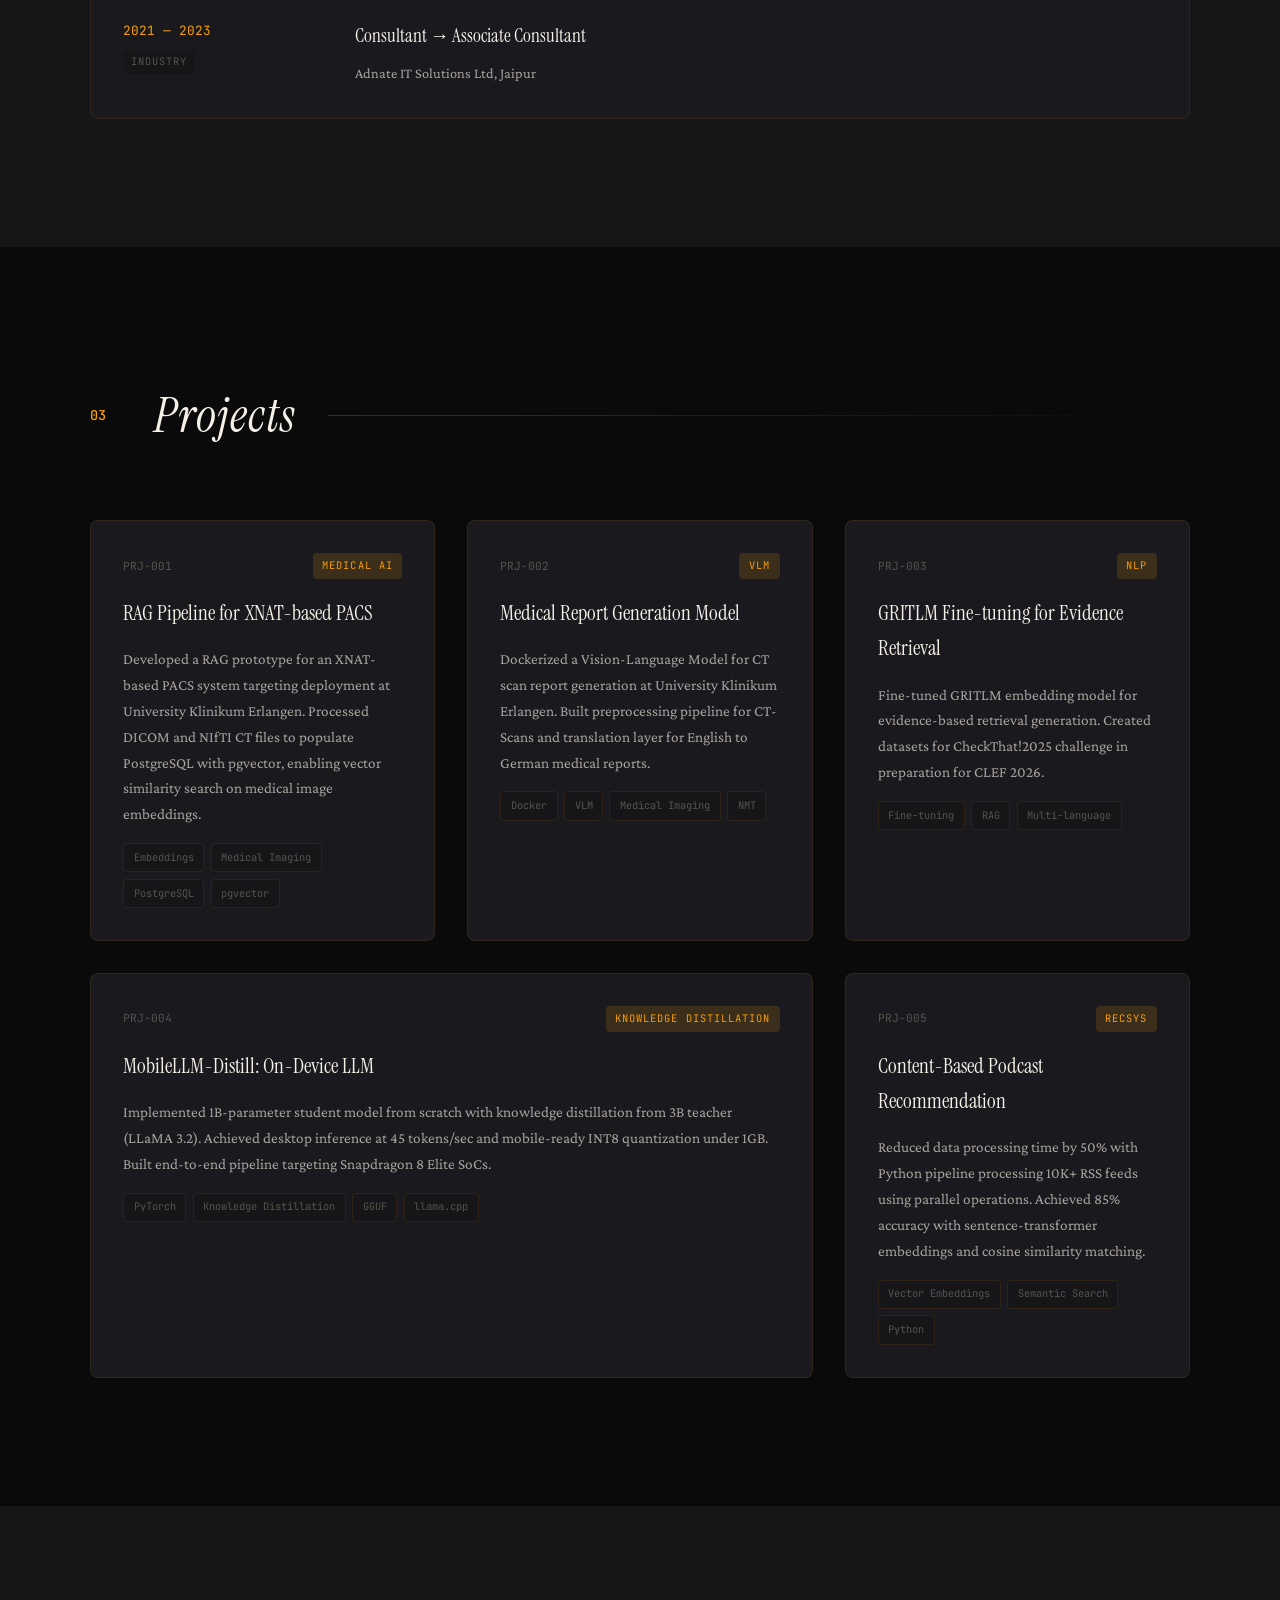
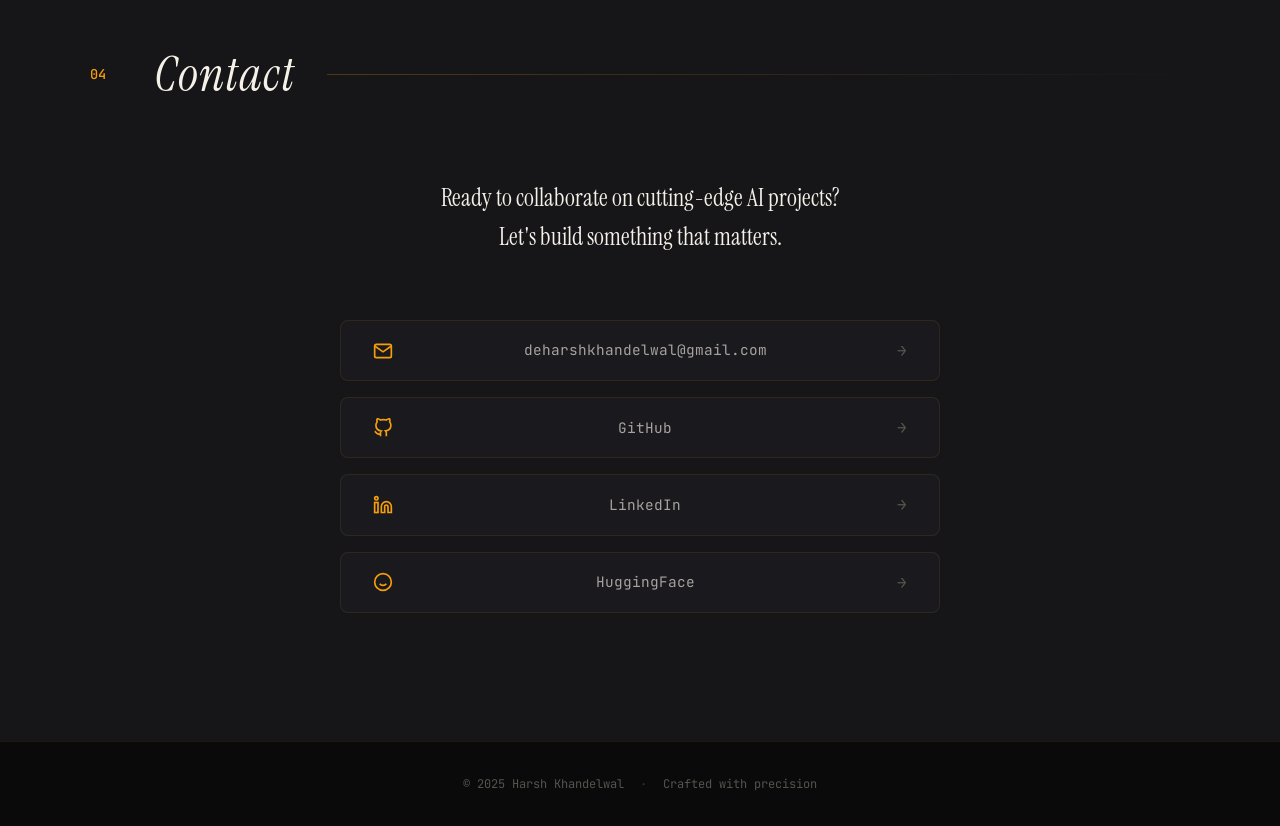
==== commit f514d514: "new UI, HF update" ====
--- a/index.html
+++ b/index.html
@@ -3,24 +3,36 @@
 <head>
     <meta charset="UTF-8">
     <meta name="viewport" content="width=device-width, initial-scale=1.0">
-    <meta name="description" content="Harsh - AI Engineer specializing in machine learning, deep learning, and neural networks. Building the future of artificial intelligence.">
-    <title>Harsh | AI Engineer</title>
+    <meta name="description" content="Harsh Khandelwal - ML Researcher specializing in NLP, LLMs, and clinical AI systems. Building the future of medical artificial intelligence.">
+    <title>Harsh Khandelwal | ML Researcher</title>
     <link rel="stylesheet" href="style.css">
     <link rel="preconnect" href="https://fonts.googleapis.com">
     <link rel="preconnect" href="https://fonts.gstatic.com" crossorigin>
-    <link href="https://fonts.googleapis.com/css2?family=Inter:wght@300;400;500;600;700;800&display=swap" rel="stylesheet">
+    <link href="https://fonts.googleapis.com/css2?family=JetBrains+Mono:wght@400;500;600;700&family=Crimson+Pro:ital,wght@0,400;0,500;0,600;1,400&family=Instrument+Serif:ital@0;1&display=swap" rel="stylesheet">
 </head>
 <body>
+    <!-- Noise overlay -->
+    <div class="noise"></div>
+
+    <!-- Grid background -->
+    <div class="grid-bg"></div>
+
     <header>
         <nav class="nav-container">
             <a href="#home" class="logo">
-                <span class="logo-text"><H/></span>
+                <span class="logo-bracket">[</span>
+                <span class="logo-text">HK</span>
+                <span class="logo-bracket">]</span>
             </a>
             <div class="nav-links">
-                <a href="#about" class="nav-link">About</a>
-                <a href="#experience" class="nav-link">Experience</a>
-                <a href="#projects" class="nav-link">Projects</a>
-                <a href="#contact" class="nav-link">Contact</a>
+                <a href="#about" class="nav-link"><span class="link-num">01</span>about</a>
+                <a href="#experience" class="nav-link"><span class="link-num">02</span>experience</a>
+                <a href="#projects" class="nav-link"><span class="link-num">03</span>projects</a>
+                <a href="#contact" class="nav-link"><span class="link-num">04</span>contact</a>
+            </div>
+            <div class="nav-status">
+                <span class="status-indicator"></span>
+                <span class="status-text">available</span>
             </div>
         </nav>
     </header>
@@ -28,127 +40,192 @@
     <main>
         <!-- Hero Section -->
         <section id="home" class="hero">
+            <div class="hero-bg">
+                <canvas id="neural-canvas"></canvas>
+            </div>
             <div class="hero-content">
-                <div class="status-badge">
-                    <span class="status-dot"></span>
-                    <span>Available for Opportunities</span>
-                </div>
-                <h1>HARSH KHANDELWAL</h1>
-                <p class="subtitle">ML Researcher · NLP & Generative AI Specialist</p>
-                <p class="description">
-                    Focused on fine-tuning Large Language Models, knowledge distillation, 
-                    and applied AI for the clinical domain. Building efficient, real-world medical AI systems.
+                <div class="hero-annotation">
+                    <span class="annotation-line">// research engineer</span>
+                </div>
+                <h1 class="hero-title">
+                    <span class="title-line-1">HARSH</span>
+                    <span class="title-line-2">KHANDELWAL</span>
+                </h1>
+                <div class="hero-meta">
+                    <span class="meta-item">
+                        <span class="meta-label">focus:</span>
+                        <span class="meta-value">NLP & Generative AI</span>
+                    </span>
+                    <span class="meta-divider">·</span>
+                    <span class="meta-item">
+                        <span class="meta-label">domain:</span>
+                        <span class="meta-value">Clinical AI Systems</span>
+                    </span>
+                </div>
+                <p class="hero-description">
+                    Fine-tuning Large Language Models, knowledge distillation,
+                    and building efficient real-world medical AI systems that matter.
                 </p>
-                <div class="cta-group">
+                <div class="hero-cta">
                     <a href="#contact" class="btn-primary">
-                        <span>Contact</span>
-                        <span class="btn-arrow">→</span>
+                        <span class="btn-text">Let's collaborate</span>
+                        <span class="btn-icon">→</span>
                     </a>
-                </div>
-            </div>
-            <div class="hero-visual">
-                <div class="neural-network"></div>
+                    <a href="#projects" class="btn-secondary">
+                        <span class="btn-text">View work</span>
+                    </a>
+                </div>
+            </div>
+            <div class="scroll-indicator">
+                <span class="scroll-text">scroll</span>
+                <span class="scroll-line"></span>
             </div>
         </section>
 
         <!-- About Section -->
         <section id="about" class="section">
             <div class="container">
-                <h2 class="section-title">
-                    <span class="title-number">01</span>
-                    <span class="title-text">ABOUT</span>
-                    <span class="title-line"></span>
-                </h2>
-                <div class="about-content">
-                    <p class="about-text">
-                        ML Researcher focused on NLP and Generative AI. Experienced in fine-tuning Large Language Models (LLMs),
-                        knowledge distillation, and applied AI for the clinical domain. Passionate about building efficient, 
-                        real-world medical AI systems. History enthusiast and enjoy hiking and traveling.
-                    </p>
-                </div>
-                <div class="education-grid">
-                    <div class="education-card">
-                        <div class="edu-icon">🎓</div>
-                        <h3>Friedrich Alexander University Erlangen Nuremberg</h3>
-                        <p class="edu-degree">Master's of Science in Autonomy Technologies</p>
-                        <p class="edu-date">Expected 2026 · GPA: 2.0</p>
+                <div class="section-header">
+                    <span class="section-num">01</span>
+                    <h2 class="section-title">About</h2>
+                    <span class="section-line"></span>
+                </div>
+
+                <div class="about-grid">
+                    <div class="about-main">
+                        <p class="about-intro">
+                            I'm an ML researcher pushing the boundaries of <em>Natural Language Processing</em>
+                            and <em>Generative AI</em>. My work lives at the intersection of cutting-edge
+                            research and real-world clinical applications.
+                        </p>
+                        <p class="about-text">
+                            Currently focused on fine-tuning Large Language Models, knowledge distillation
+                            techniques, and building AI systems that help medical professionals make better
+                            decisions. I believe the most impactful AI is the kind that works quietly in the
+                            background, augmenting human expertise rather than replacing it.
+                        </p>
+                        <p class="about-text">
+                            Beyond the terminal: history enthusiast, hiker, and traveler. The best ideas
+                            often come from stepping away from the screen.
+                        </p>
                     </div>
-                    <div class="education-card">
-                        <div class="edu-icon">🎓</div>
-                        <h3>National Institute Of Technology Delhi</h3>
-                        <p class="edu-degree">Bachelor's of Technology in Electrical and Electronics Engineering</p>
-                        <p class="edu-date">2020</p>
+
+                    <div class="about-sidebar">
+                        <div class="education-block">
+                            <span class="block-label">education</span>
+                            <div class="edu-item">
+                                <span class="edu-year">2024—26</span>
+                                <span class="edu-degree">M.Sc. Autonomy Technologies</span>
+                                <span class="edu-school">FAU Erlangen-Nuremberg</span>
+                            </div>
+                            <div class="edu-item">
+                                <span class="edu-year">2016—20</span>
+                                <span class="edu-degree">B.Tech. Electrical & Electronics</span>
+                                <span class="edu-school">NIT Delhi</span>
+                            </div>
+                        </div>
+
+                        <div class="skills-block">
+                            <span class="block-label">core competencies</span>
+                            <div class="skill-tags">
+                                <span class="skill-tag">LLM Fine-tuning</span>
+                                <span class="skill-tag">Knowledge Distillation</span>
+                                <span class="skill-tag">RAG Systems</span>
+                                <span class="skill-tag">Medical Imaging</span>
+                                <span class="skill-tag">Vector Embeddings</span>
+                                <span class="skill-tag">PyTorch</span>
+                            </div>
+                        </div>
                     </div>
                 </div>
             </div>
         </section>
 
         <!-- Experience Section -->
-        <section id="experience" class="section">
+        <section id="experience" class="section section--dark">
             <div class="container">
-                <h2 class="section-title">
-                    <span class="title-number">02</span>
-                    <span class="title-text">EXPERIENCE</span>
-                    <span class="title-line"></span>
-                </h2>
-                <div class="experience-timeline">
-                    <div class="experience-item">
-                        <div class="exp-date">Oct 2025 – Present</div>
+                <div class="section-header">
+                    <span class="section-num">02</span>
+                    <h2 class="section-title">Experience</h2>
+                    <span class="section-line"></span>
+                </div>
+
+                <div class="experience-list">
+                    <article class="exp-card">
+                        <div class="exp-meta">
+                            <span class="exp-date">Oct 2025 — Present</span>
+                            <span class="exp-type">industry</span>
+                        </div>
                         <div class="exp-content">
-                            <h3>Data Science Working Student</h3>
-                            <p class="exp-company">Siemens Energy – Nuremberg</p>
-                            <ul class="exp-details">
+                            <h3 class="exp-role">Data Science Working Student</h3>
+                            <span class="exp-company">Siemens Energy, Nuremberg</span>
+                            <ul class="exp-points">
                                 <li>Automated Snowflake ETL pipeline ingesting SAP data, enabling real-time Tableau dashboards</li>
                                 <li>Reduced manual data retrieval by 1 hour per analysis for project managers</li>
                                 <li>Created Power BI visualization dashboards, streamlining team workflows</li>
                             </ul>
                         </div>
-                    </div>
-                    <div class="experience-item">
-                        <div class="exp-date">Jul 2025 – Present</div>
+                    </article>
+
+                    <article class="exp-card">
+                        <div class="exp-meta">
+                            <span class="exp-date">Jul 2025 — Present</span>
+                            <span class="exp-type">research</span>
+                        </div>
                         <div class="exp-content">
-                            <h3>AI Research Volunteer</h3>
-                            <p class="exp-company">ScaDS.AI Lab, TU Dresden – Dresden</p>
-                            <ul class="exp-details">
+                            <h3 class="exp-role">AI Research Collaborator</h3>
+                            <span class="exp-company">ScaDS.AI Lab, TU Dresden</span>
+                            <ul class="exp-points">
                                 <li>Contributed to research on bilingual language conditioning in LLMs published at IJCNLP-AACL 2025</li>
                                 <li>Analyzed model interpretability in Llama3-70B and Qwen-72B</li>
                                 <li>Developing universal pipeline for evidence-based retrieval-generation system</li>
                             </ul>
                         </div>
-                    </div>
-                    <div class="experience-item">
-                        <div class="exp-date">Feb 2025 – Sept 2025</div>
+                    </article>
+
+                    <article class="exp-card">
+                        <div class="exp-meta">
+                            <span class="exp-date">Feb — Sept 2025</span>
+                            <span class="exp-type">industry</span>
+                        </div>
                         <div class="exp-content">
-                            <h3>AI Workflow Intern</h3>
-                            <p class="exp-company">National Instruments, Emerson – Dresden</p>
-                            <ul class="exp-details">
+                            <h3 class="exp-role">AI Workflow Intern</h3>
+                            <span class="exp-company">National Instruments, Emerson — Dresden</span>
+                            <ul class="exp-points">
                                 <li>Awarded performance bonus for 2 invention disclosures submitted to patent committee</li>
                                 <li>Developed manufacturing debug assistant with GenAI and tool-calling agents</li>
                                 <li>Achieved 80%+ accuracy on 90% of test failures</li>
                                 <li>Implemented data drift detection pipeline using statistical tests</li>
-                                <li>Reduced manual analysis time by 8 hours per report</li>
                             </ul>
                         </div>
-                    </div>
-                    <div class="experience-item">
-                        <div class="exp-date">Jun 2024 – Dec 2024</div>
+                    </article>
+
+                    <article class="exp-card">
+                        <div class="exp-meta">
+                            <span class="exp-date">Jun — Dec 2024</span>
+                            <span class="exp-type">research</span>
+                        </div>
                         <div class="exp-content">
-                            <h3>Student Assistant ML/Radar</h3>
-                            <p class="exp-company">Inst. of Microwaves and Photonics, FAU – Erlangen</p>
-                            <ul class="exp-details">
+                            <h3 class="exp-role">Student Assistant ML/Radar</h3>
+                            <span class="exp-company">Inst. of Microwaves and Photonics, FAU</span>
+                            <ul class="exp-points">
                                 <li>Developed ML-enabled radar-based human pose estimation system</li>
                                 <li>Conducted infrared and radar motion capture studies</li>
                                 <li>Optimized RNN inference speed by evaluating lightweight architectures</li>
                             </ul>
                         </div>
-                    </div>
-                    <div class="experience-item">
-                        <div class="exp-date">May 2021 – Sept 2023</div>
+                    </article>
+
+                    <article class="exp-card exp-card--compact">
+                        <div class="exp-meta">
+                            <span class="exp-date">2021 — 2023</span>
+                            <span class="exp-type">industry</span>
+                        </div>
                         <div class="exp-content">
-                            <h3>Consultant, Associate Consultant</h3>
-                            <p class="exp-company">Adnate IT Solutions Ltd – Jaipur</p>
-                        </div>
-                    </div>
+                            <h3 class="exp-role">Consultant → Associate Consultant</h3>
+                            <span class="exp-company">Adnate IT Solutions Ltd, Jaipur</span>
+                        </div>
+                    </article>
                 </div>
             </div>
         </section>
@@ -156,103 +233,166 @@
         <!-- Projects Section -->
         <section id="projects" class="section">
             <div class="container">
-                <h2 class="section-title">
-                    <span class="title-number">03</span>
-                    <span class="title-text">PROJECTS</span>
-                    <span class="title-line"></span>
-                </h2>
+                <div class="section-header">
+                    <span class="section-num">03</span>
+                    <h2 class="section-title">Projects</h2>
+                    <span class="section-line"></span>
+                </div>
+
                 <div class="projects-grid">
-                    <div class="project-card">
+                    <article class="project-card">
                         <div class="project-header">
                             <span class="project-id">PRJ-001</span>
-                        </div>
-                        <h3>RAG Pipeline for XNAT-based PACS</h3>
-                        <p>Developed a RAG prototype for an XNAT-based PACS system using a sample dataset, targeting deployment at University Klinikum Erlangen. Processed DICOM and NIfTI CT files to populate a PostgreSQL database with pgvector, enabling vector similarity search on image embeddings.</p>
+                            <span class="project-category">Medical AI</span>
+                        </div>
+                        <h3 class="project-title">RAG Pipeline for XNAT-based PACS</h3>
+                        <p class="project-desc">
+                            Developed a RAG prototype for an XNAT-based PACS system targeting deployment at
+                            University Klinikum Erlangen. Processed DICOM and NIfTI CT files to populate
+                            PostgreSQL with pgvector, enabling vector similarity search on medical image embeddings.
+                        </p>
                         <div class="project-tech">
                             <span>Embeddings</span>
                             <span>Medical Imaging</span>
                             <span>PostgreSQL</span>
                             <span>pgvector</span>
                         </div>
-                    </div>
-                    <div class="project-card">
+                    </article>
+
+                    <article class="project-card">
                         <div class="project-header">
                             <span class="project-id">PRJ-002</span>
-                        </div>
-                        <h3>Dockerizing Medical Report Model</h3>
-                        <p>Created a docker container of a VLM model for experimentation at the University Klinikum Erlangen for CT scan report generation. Built a pre-processing pipeline to convert CT-Scans to model requirements and a translate layer for English to German reports.</p>
+                            <span class="project-category">VLM</span>
+                        </div>
+                        <h3 class="project-title">Medical Report Generation Model</h3>
+                        <p class="project-desc">
+                            Dockerized a Vision-Language Model for CT scan report generation at University
+                            Klinikum Erlangen. Built preprocessing pipeline for CT-Scans and translation
+                            layer for English to German medical reports.
+                        </p>
                         <div class="project-tech">
                             <span>Docker</span>
                             <span>VLM</span>
                             <span>Medical Imaging</span>
-                        </div>
-                    </div>
-                    <div class="project-card">
+                            <span>NMT</span>
+                        </div>
+                    </article>
+
+                    <article class="project-card">
                         <div class="project-header">
                             <span class="project-id">PRJ-003</span>
-                        </div>
-                        <h3>Finetuning GRITLM for Evidence Based Retrieval</h3>
-                        <p>Finetuned GRITLM embedding model for evidence based retrieval generation. Created datasets for finetuning GRITLM for the CheckThat!2025 challenge in preparation for CheckThat!2026 at CLEF 2026.</p>
+                            <span class="project-category">NLP</span>
+                        </div>
+                        <h3 class="project-title">GRITLM Fine-tuning for Evidence Retrieval</h3>
+                        <p class="project-desc">
+                            Fine-tuned GRITLM embedding model for evidence-based retrieval generation.
+                            Created datasets for CheckThat!2025 challenge in preparation for CLEF 2026.
+                        </p>
                         <div class="project-tech">
-                            <span>Finetuning</span>
+                            <span>Fine-tuning</span>
                             <span>RAG</span>
-                            <span>Multi-language Retrieval</span>
-                        </div>
-                    </div>
-                    <div class="project-card">
+                            <span>Multi-language</span>
+                        </div>
+                    </article>
+
+                    <article class="project-card project-card--featured">
                         <div class="project-header">
                             <span class="project-id">PRJ-004</span>
-                        </div>
-                        <h3>MobileLLM-Distill: On-Device LLM</h3>
-                        <p>Implemented 1B-parameter student model from scratch with knowledge distillation from 3B teacher (LLaMA 3.2), achieving desktop inference at 45 tokens/sec and mobile-ready INT8 quantization under 1 GB. Built end-to-end reproducible pipeline for mobile deployment targeting Snapdragon 8 Elite SoCs.</p>
+                            <span class="project-category">Knowledge Distillation</span>
+                        </div>
+                        <h3 class="project-title">MobileLLM-Distill: On-Device LLM</h3>
+                        <p class="project-desc">
+                            Implemented 1B-parameter student model from scratch with knowledge distillation
+                            from 3B teacher (LLaMA 3.2). Achieved desktop inference at 45 tokens/sec and
+                            mobile-ready INT8 quantization under 1GB. Built end-to-end pipeline targeting
+                            Snapdragon 8 Elite SoCs.
+                        </p>
                         <div class="project-tech">
                             <span>PyTorch</span>
                             <span>Knowledge Distillation</span>
                             <span>GGUF</span>
                             <span>llama.cpp</span>
                         </div>
-                    </div>
-                    <div class="project-card">
+                    </article>
+
+                    <article class="project-card">
                         <div class="project-header">
                             <span class="project-id">PRJ-005</span>
-                        </div>
-                        <h3>Content-Based Podcast Recommendation</h3>
-                        <p>Reduced data processing time by 50% with Python pipeline processing 10K+ RSS feeds using parallel operations. Developed semantic recommendation system achieving 85% accuracy by generating sentence-transformer embeddings from episode metadata and implementing cosine similarity matching.</p>
+                            <span class="project-category">RecSys</span>
+                        </div>
+                        <h3 class="project-title">Content-Based Podcast Recommendation</h3>
+                        <p class="project-desc">
+                            Reduced data processing time by 50% with Python pipeline processing 10K+ RSS
+                            feeds using parallel operations. Achieved 85% accuracy with sentence-transformer
+                            embeddings and cosine similarity matching.
+                        </p>
                         <div class="project-tech">
                             <span>Vector Embeddings</span>
                             <span>Semantic Search</span>
                             <span>Python</span>
                         </div>
-                    </div>
+                    </article>
                 </div>
             </div>
         </section>
 
         <!-- Contact Section -->
-        <section id="contact" class="section">
+        <section id="contact" class="section section--dark">
             <div class="container">
-                <h2 class="section-title">
-                    <span class="title-number">04</span>
-                    <span class="title-text">CONTACT</span>
-                    <span class="title-line"></span>
-                </h2>
+                <div class="section-header">
+                    <span class="section-num">04</span>
+                    <h2 class="section-title">Contact</h2>
+                    <span class="section-line"></span>
+                </div>
+
                 <div class="contact-content">
-                    <p class="contact-text">
-                        Ready to collaborate on cutting-edge AI projects? 
-                        Let's connect and build the future together.
+                    <p class="contact-intro">
+                        Ready to collaborate on cutting-edge AI projects?<br>
+                        Let's build something that matters.
                     </p>
+
                     <div class="contact-links">
                         <a href="mailto:deharshkhandelwal@gmail.com" class="contact-link">
-                            <span class="link-icon">✉</span>
-                            <span class="link-text">deharshkhandelwal at gmail dot com</span>
+                            <span class="link-icon">
+                                <svg width="20" height="20" viewBox="0 0 24 24" fill="none" stroke="currentColor" stroke-width="2">
+                                    <path d="M4 4h16c1.1 0 2 .9 2 2v12c0 1.1-.9 2-2 2H4c-1.1 0-2-.9-2-2V6c0-1.1.9-2 2-2z"/>
+                                    <polyline points="22,6 12,13 2,6"/>
+                                </svg>
+                            </span>
+                            <span class="link-text">deharshkhandelwal@gmail.com</span>
+                            <span class="link-arrow">→</span>
                         </a>
-                        <a href="https://github.com/Switchharsh" class="contact-link" target="_blank">
-                            <span class="link-icon">⌘</span>
+                        <a href="https://github.com/Switchharsh" target="_blank" class="contact-link">
+                            <span class="link-icon">
+                                <svg width="20" height="20" viewBox="0 0 24 24" fill="none" stroke="currentColor" stroke-width="2">
+                                    <path d="M9 19c-5 1.5-5-2.5-7-3m14 6v-3.87a3.37 3.37 0 0 0-.94-2.61c3.14-.35 6.44-1.54 6.44-7A5.44 5.44 0 0 0 20 4.77 5.07 5.07 0 0 0 19.91 1S18.73.65 16 2.48a13.38 13.38 0 0 0-7 0C6.27.65 5.09 1 5.09 1A5.07 5.07 0 0 0 5 4.77a5.44 5.44 0 0 0-1.5 3.78c0 5.42 3.3 6.61 6.44 7A3.37 3.37 0 0 0 9 18.13V22"/>
+                                </svg>
+                            </span>
                             <span class="link-text">GitHub</span>
+                            <span class="link-arrow">→</span>
                         </a>
-                        <a href="https://linkedin.com/in/harsh-khandelwal" class="contact-link" target="_blank">
-                            <span class="link-icon">◉</span>
+                        <a href="https://linkedin.com/in/harsh-khandelwal" target="_blank" class="contact-link">
+                            <span class="link-icon">
+                                <svg width="20" height="20" viewBox="0 0 24 24" fill="none" stroke="currentColor" stroke-width="2">
+                                    <path d="M16 8a6 6 0 0 1 6 6v7h-4v-7a2 2 0 0 0-2-2 2 2 0 0 0-2 2v7h-4v-7a6 6 0 0 1 6-6z"/>
+                                    <rect x="2" y="9" width="4" height="12"/>
+                                    <circle cx="4" cy="4" r="2"/>
+                                </svg>
+                            </span>
                             <span class="link-text">LinkedIn</span>
+                            <span class="link-arrow">→</span>
+                        </a>
+                        <a href="https://huggingface.co/suitch" target="_blank" class="contact-link">
+                            <span class="link-icon">
+                                <svg width="20" height="20" viewBox="0 0 24 24" fill="none" stroke="currentColor" stroke-width="2">
+                                    <circle cx="12" cy="12" r="10"/>
+                                    <path d="M8 14s1.5 2 4 2 4-2 4-2"/>
+                                    <line x1="9" y1="9" x2="9.01" y2="9"/>
+                                    <line x1="15" y1="9" x2="15.01" y2="9"/>
+                                </svg>
+                            </span>
+                            <span class="link-text">HuggingFace</span>
+                            <span class="link-arrow">→</span>
                         </a>
                     </div>
                 </div>
@@ -262,18 +402,129 @@
 
     <footer>
         <div class="footer-content">
+            <span class="footer-text">© 2025 Harsh Khandelwal</span>
+            <span class="footer-divider">·</span>
+            <span class="footer-text">Crafted with precision</span>
         </div>
     </footer>
 
     <script>
+        // Neural network canvas animation
+        const canvas = document.getElementById('neural-canvas');
+        const ctx = canvas.getContext('2d');
+        let nodes = [];
+        let connections = [];
+        let mouseX = 0;
+        let mouseY = 0;
+
+        function resize() {
+            canvas.width = window.innerWidth;
+            canvas.height = window.innerHeight;
+            initNodes();
+        }
+
+        function initNodes() {
+            nodes = [];
+            connections = [];
+            const numNodes = Math.floor((canvas.width * canvas.height) / 25000);
+
+            for (let i = 0; i < numNodes; i++) {
+                nodes.push({
+                    x: Math.random() * canvas.width,
+                    y: Math.random() * canvas.height,
+                    vx: (Math.random() - 0.5) * 0.3,
+                    vy: (Math.random() - 0.5) * 0.3,
+                    radius: Math.random() * 2 + 1
+                });
+            }
+        }
+
+        function draw() {
+            ctx.clearRect(0, 0, canvas.width, canvas.height);
+
+            // Update and draw nodes
+            nodes.forEach((node, i) => {
+                // Mouse influence
+                const dx = mouseX - node.x;
+                const dy = mouseY - node.y;
+                const dist = Math.sqrt(dx * dx + dy * dy);
+                if (dist < 200) {
+                    node.vx += dx * 0.00005;
+                    node.vy += dy * 0.00005;
+                }
+
+                node.x += node.vx;
+                node.y += node.vy;
+
+                // Bounce off edges
+                if (node.x < 0 || node.x > canvas.width) node.vx *= -1;
+                if (node.y < 0 || node.y > canvas.height) node.vy *= -1;
+
+                // Draw connections
+                nodes.forEach((other, j) => {
+                    if (i >= j) return;
+                    const dx = node.x - other.x;
+                    const dy = node.y - other.y;
+                    const dist = Math.sqrt(dx * dx + dy * dy);
+
+                    if (dist < 150) {
+                        ctx.beginPath();
+                        ctx.moveTo(node.x, node.y);
+                        ctx.lineTo(other.x, other.y);
+                        const alpha = (1 - dist / 150) * 0.15;
+                        ctx.strokeStyle = `rgba(245, 158, 11, ${alpha})`;
+                        ctx.lineWidth = 1;
+                        ctx.stroke();
+                    }
+                });
+
+                // Draw node
+                ctx.beginPath();
+                ctx.arc(node.x, node.y, node.radius, 0, Math.PI * 2);
+                ctx.fillStyle = 'rgba(245, 158, 11, 0.6)';
+                ctx.fill();
+            });
+
+            requestAnimationFrame(draw);
+        }
+
+        window.addEventListener('resize', resize);
+        window.addEventListener('mousemove', (e) => {
+            mouseX = e.clientX;
+            mouseY = e.clientY;
+        });
+
+        resize();
+        draw();
+
         // Smooth scrolling
         document.querySelectorAll('a[href^="#"]').forEach(anchor => {
             anchor.addEventListener('click', function (e) {
                 e.preventDefault();
-                document.querySelector(this.getAttribute('href')).scrollIntoView({
-                    behavior: 'smooth'
-                });
+                const target = document.querySelector(this.getAttribute('href'));
+                if (target) {
+                    target.scrollIntoView({ behavior: 'smooth' });
+                }
             });
+        });
+
+        // Scroll animations
+        const observerOptions = {
+            threshold: 0.1,
+            rootMargin: '0px 0px -50px 0px'
+        };
+
+        const observer = new IntersectionObserver((entries) => {
+            entries.forEach(entry => {
+                if (entry.isIntersecting) {
+                    entry.target.classList.add('visible');
+                }
+            });
+        }, observerOptions);
+
+        document.querySelectorAll('.section, .exp-card, .project-card').forEach(el => {
+            el.classList.add('fade-in');
+            observer.observe(el);
         });
     </script>
 </body>
--- a/style.css
+++ b/style.css
@@ -1,61 +1,49 @@
 /* ============================================
-   SEMI-MODERN PROFESSIONAL THEME - RESUME
+   RESEARCH NOIR - Dark Editorial Portfolio
    ============================================ */
 
-/* CSS Variables - Professional Palette */
+/* CSS Variables */
 :root {
-    /* Primary Colors */
-    --primary: #3b82f6;
-    --primary-light: #60a5fa;
-    --primary-dark: #2563eb;
-    
-    /* Accent Colors */
-    --accent: #0ea5e9;
-    --accent-light: #38bdf8;
-    
-    /* Backgrounds */
-    --bg-primary: #ffffff;
-    --bg-secondary: #f8fafc;
-    --bg-card: #ffffff;
-    --bg-card-hover: #f1f5f9;
-    
-    /* Text Colors */
-    --text-primary: #0f172a;
-    --text-secondary: #475569;
-    --text-muted: #94a3b8;
-    
-    /* Border & Effects */
-    --border-color: #e2e8f0;
-    --border-light: #cbd5e1;
-    --shadow-sm: 0 1px 3px rgba(0, 0, 0, 0.05);
-    --shadow-md: 0 4px 6px -1px rgba(0, 0, 0, 0.08), 0 2px 4px -2px rgba(0, 0, 0, 0.04);
-    --shadow-lg: 0 10px 15px -3px rgba(0, 0, 0, 0.08), 0 4px 6px -4px rgba(0, 0, 0, 0.04);
-    --shadow-hover: 0 20px 25px -5px rgba(0, 0, 0, 0.08), 0 8px 10px -6px rgba(0, 0, 0, 0.04);
-    
-    /* Gradients */
-    --gradient-primary: linear-gradient(135deg, var(--primary) 0%, var(--accent) 100%);
-    --gradient-subtle: linear-gradient(180deg, var(--bg-primary) 0%, var(--bg-secondary) 100%);
-    
-    /* Fonts */
-    --font-display: 'Inter', -apple-system, BlinkMacSystemFont, 'Segoe UI', Roboto, sans-serif;
-    --font-body: 'Inter', -apple-system, BlinkMacSystemFont, 'Segoe UI', Roboto, sans-serif;
-    --font-mono: 'SF Mono', Monaco, 'Cascadia Code', 'Roboto Mono', monospace;
-    
+    /* Colors - Dark Warm Palette */
+    --bg-deep: #0a0a0b;
+    --bg-primary: #0f0f11;
+    --bg-secondary: #161619;
+    --bg-card: #1a1a1e;
+    --bg-card-hover: #222226;
+
+    --text-primary: #f5f0e8;
+    --text-secondary: #a8a29e;
+    --text-muted: #57534e;
+
+    --accent: #f59e0b;
+    --accent-light: #fbbf24;
+    --accent-dark: #d97706;
+    --accent-glow: rgba(245, 158, 11, 0.15);
+
+    --border: rgba(245, 158, 11, 0.1);
+    --border-strong: rgba(245, 158, 11, 0.25);
+
+    /* Typography */
+    --font-mono: 'JetBrains Mono', 'Fira Code', monospace;
+    --font-serif: 'Instrument Serif', 'Crimson Pro', Georgia, serif;
+    --font-body: 'Crimson Pro', Georgia, serif;
+
     /* Spacing */
-    --spacing-xs: 0.5rem;
-    --spacing-sm: 1rem;
-    --spacing-md: 2rem;
-    --spacing-lg: 4rem;
-    --spacing-xl: 6rem;
-    
-    /* Border Radius */
-    --radius-sm: 6px;
-    --radius-md: 12px;
-    --radius-lg: 16px;
-}
-
-/* Reset & Base Styles */
-* {
+    --space-xs: 0.5rem;
+    --space-sm: 1rem;
+    --space-md: 2rem;
+    --space-lg: 4rem;
+    --space-xl: 8rem;
+
+    /* Sizing */
+    --container: 1100px;
+    --radius-sm: 4px;
+    --radius-md: 8px;
+    --radius-lg: 12px;
+}
+
+/* Reset */
+*, *::before, *::after {
     margin: 0;
     padding: 0;
     box-sizing: border-box;
@@ -63,11 +51,12 @@
 
 html {
     scroll-behavior: smooth;
+    font-size: 16px;
 }
 
 body {
     font-family: var(--font-body);
-    background-color: var(--bg-primary);
+    background-color: var(--bg-deep);
     color: var(--text-primary);
     line-height: 1.7;
     overflow-x: hidden;
@@ -75,697 +64,933 @@
     -moz-osx-font-smoothing: grayscale;
 }
 
-/* Header & Navigation */
+/* Noise Overlay */
+.noise {
+    position: fixed;
+    top: 0;
+    left: 0;
+    width: 100%;
+    height: 100%;
+    pointer-events: none;
+    z-index: 9999;
+    opacity: 0.03;
+    background-image: url("data:image/svg+xml,%3Csvg viewBox='0 0 256 256' xmlns='http://www.w3.org/2000/svg'%3E%3Cfilter id='noise'%3E%3CfeTurbulence type='fractalNoise' baseFrequency='0.9' numOctaves='4' stitchTiles='stitch'/%3E%3C/filter%3E%3Crect width='100%25' height='100%25' filter='url(%23noise)'/%3E%3C/svg%3E");
+}
+
+/* Grid Background */
+.grid-bg {
+    position: fixed;
+    top: 0;
+    left: 0;
+    width: 100%;
+    height: 100%;
+    pointer-events: none;
+    z-index: 0;
+    background-image:
+        linear-gradient(rgba(245, 158, 11, 0.03) 1px, transparent 1px),
+        linear-gradient(90deg, rgba(245, 158, 11, 0.03) 1px, transparent 1px);
+    background-size: 60px 60px;
+    mask-image: radial-gradient(ellipse 80% 60% at 50% 30%, black 20%, transparent 70%);
+}
+
+/* Selection */
+::selection {
+    background: var(--accent);
+    color: var(--bg-deep);
+}
+
+/* Scrollbar */
+::-webkit-scrollbar {
+    width: 6px;
+}
+
+::-webkit-scrollbar-track {
+    background: var(--bg-deep);
+}
+
+::-webkit-scrollbar-thumb {
+    background: var(--text-muted);
+    border-radius: 3px;
+}
+
+::-webkit-scrollbar-thumb:hover {
+    background: var(--accent);
+}
+
+/* ============================================
+   Header & Navigation
+   ============================================ */
+
 header {
     position: fixed;
     top: 0;
     left: 0;
     width: 100%;
     z-index: 100;
-    background: rgba(255, 255, 255, 0.9);
-    backdrop-filter: blur(12px);
-    border-bottom: 1px solid var(--border-color);
+    background: rgba(10, 10, 11, 0.85);
+    backdrop-filter: blur(20px);
+    border-bottom: 1px solid var(--border);
 }
 
 .nav-container {
-    max-width: 1200px;
+    max-width: var(--container);
     margin: 0 auto;
-    padding: var(--spacing-sm) var(--spacing-md);
+    padding: var(--space-sm) var(--space-md);
     display: flex;
     justify-content: space-between;
     align-items: center;
 }
 
 .logo {
-    font-family: var(--font-display);
-    font-size: 1.5rem;
-    font-weight: 700;
+    font-family: var(--font-mono);
+    font-size: 1.1rem;
+    font-weight: 600;
     color: var(--text-primary);
     text-decoration: none;
-    transition: all 0.3s ease;
+    display: flex;
+    align-items: center;
+    gap: 0.1em;
+    transition: color 0.3s ease;
 }
 
 .logo:hover {
-    color: var(--primary);
+    color: var(--accent);
+}
+
+.logo-bracket {
+    color: var(--accent);
+    font-weight: 400;
 }
 
 .nav-links {
     display: flex;
-    gap: var(--spacing-sm);
+    gap: var(--space-md);
+    align-items: center;
 }
 
 .nav-link {
-    font-family: var(--font-body);
-    font-size: 0.9rem;
+    font-family: var(--font-mono);
+    font-size: 0.8rem;
     font-weight: 500;
     color: var(--text-secondary);
     text-decoration: none;
-    padding: 0.5rem 1rem;
-    border-radius: var(--radius-sm);
-    transition: all 0.25s ease;
+    transition: color 0.3s ease;
+    display: flex;
+    align-items: center;
+    gap: 0.5rem;
 }
 
 .nav-link:hover {
-    color: var(--primary);
-    background-color: var(--bg-secondary);
-}
-
-/* Main Content */
-main {
-    padding-top: 80px;
-}
-
-/* Hero Section */
+    color: var(--text-primary);
+}
+
+.link-num {
+    color: var(--accent);
+    font-size: 0.7rem;
+}
+
+.nav-status {
+    display: flex;
+    align-items: center;
+    gap: 0.5rem;
+    font-family: var(--font-mono);
+    font-size: 0.75rem;
+    color: var(--text-muted);
+}
+
+.status-indicator {
+    width: 6px;
+    height: 6px;
+    background: var(--accent);
+    border-radius: 50%;
+    animation: pulse-glow 2s ease-in-out infinite;
+}
+
+@keyframes pulse-glow {
+    0%, 100% {
+        box-shadow: 0 0 0 0 rgba(245, 158, 11, 0.4);
+    }
+    50% {
+        box-shadow: 0 0 0 8px rgba(245, 158, 11, 0);
+    }
+}
+
+/* ============================================
+   Hero Section
+   ============================================ */
+
 .hero {
     min-height: 100vh;
     display: flex;
     align-items: center;
     justify-content: center;
-    padding: var(--spacing-xl) var(--spacing-md);
     position: relative;
-    background: var(--gradient-subtle);
-}
-
-.hero-content {
-    max-width: 800px;
-    text-align: center;
-    z-index: 1;
-}
-
-.status-badge {
-    display: inline-flex;
-    align-items: center;
-    gap: 0.5rem;
-    padding: 0.5rem 1rem;
-    background: rgba(59, 130, 246, 0.08);
-    border: 1px solid rgba(59, 130, 246, 0.15);
-    border-radius: var(--radius-lg);
-    font-family: var(--font-body);
-    font-size: 0.8rem;
-    font-weight: 500;
-    color: var(--primary);
-    margin-bottom: var(--spacing-md);
-}
-
-.status-dot {
-    width: 8px;
-    height: 8px;
-    background: var(--primary);
-    border-radius: 50%;
-    animation: pulse 2s infinite;
-}
-
-@keyframes pulse {
-    0%, 100% { opacity: 1; }
-    50% { opacity: 0.4; }
-}
-
-.hero h1 {
-    font-family: var(--font-display);
-    font-size: clamp(2.5rem, 8vw, 4.5rem);
-    font-weight: 800;
-    color: var(--text-primary);
-    margin-bottom: var(--spacing-sm);
-    letter-spacing: -0.03em;
-    line-height: 1.1;
-}
-
-.subtitle {
-    font-family: var(--font-body);
-    font-size: 1.25rem;
-    font-weight: 500;
-    color: var(--primary);
-    margin-bottom: var(--spacing-sm);
-}
-
-.description {
-    font-size: 1.1rem;
-    color: var(--text-secondary);
-    margin-bottom: var(--spacing-lg);
-    max-width: 600px;
-    margin-left: auto;
-    margin-right: auto;
-}
-
-.cta-group {
-    display: flex;
-    gap: var(--spacing-md);
-    justify-content: center;
-    flex-wrap: wrap;
-}
-
-.btn-primary,
-.btn-secondary {
-    display: inline-flex;
-    align-items: center;
-    gap: 0.5rem;
-    padding: 0.875rem 2rem;
-    font-family: var(--font-body);
-    font-size: 0.95rem;
-    font-weight: 600;
-    text-decoration: none;
-    border: none;
-    cursor: pointer;
-    transition: all 0.3s ease;
-    border-radius: var(--radius-md);
-}
-
-.btn-primary {
-    background: var(--gradient-primary);
-    color: white;
-    box-shadow: var(--shadow-md);
-}
-
-.btn-primary:hover {
-    box-shadow: var(--shadow-lg);
-    transform: translateY(-2px);
-}
-
-.btn-secondary {
-    background: transparent;
-    color: var(--primary);
-    border: 2px solid var(--primary);
-}
-
-.btn-secondary:hover {
-    background: rgba(59, 130, 246, 0.05);
-    transform: translateY(-2px);
-}
-
-.btn-arrow {
-    transition: transform 0.3s ease;
-}
-
-.btn-primary:hover .btn-arrow {
-    transform: translateX(4px);
-}
-
-/* Hero Visual */
-.hero-visual {
-    position: absolute;
-    top: 50%;
-    left: 50%;
-    transform: translate(-50%, -50%);
-    width: 100%;
-    height: 100%;
-    pointer-events: none;
-    z-index: 0;
-}
-
-.neural-network {
+    padding: var(--space-xl) var(--space-md);
+}
+
+.hero-bg {
     position: absolute;
     top: 0;
     left: 0;
     width: 100%;
     height: 100%;
-    background: radial-gradient(circle at 50% 50%, rgba(59, 130, 246, 0.04) 0%, transparent 50%);
-}
-
-/* Section Styles */
+    z-index: 0;
+}
+
+#neural-canvas {
+    width: 100%;
+    height: 100%;
+    opacity: 0.8;
+}
+
+.hero-content {
+    position: relative;
+    z-index: 1;
+    max-width: 900px;
+    text-align: center;
+}
+
+.hero-annotation {
+    margin-bottom: var(--space-md);
+    animation: fadeSlideUp 0.8s ease-out;
+}
+
+.annotation-line {
+    font-family: var(--font-mono);
+    font-size: 0.85rem;
+    color: var(--accent);
+    letter-spacing: 0.05em;
+}
+
+.hero-title {
+    margin-bottom: var(--space-md);
+}
+
+.title-line-1,
+.title-line-2 {
+    display: block;
+    font-family: var(--font-mono);
+    font-weight: 700;
+    letter-spacing: 0.15em;
+    line-height: 1;
+}
+
+.title-line-1 {
+    font-size: clamp(2.5rem, 8vw, 5rem);
+    color: var(--text-primary);
+    animation: fadeSlideUp 0.8s ease-out 0.1s both;
+}
+
+.title-line-2 {
+    font-size: clamp(2rem, 6vw, 4rem);
+    color: var(--accent);
+    margin-top: 0.1em;
+    animation: fadeSlideUp 0.8s ease-out 0.2s both;
+}
+
+.hero-meta {
+    display: flex;
+    justify-content: center;
+    align-items: center;
+    gap: var(--space-sm);
+    margin-bottom: var(--space-md);
+    font-family: var(--font-mono);
+    font-size: 0.8rem;
+    animation: fadeSlideUp 0.8s ease-out 0.3s both;
+}
+
+.meta-item {
+    display: flex;
+    align-items: center;
+    gap: 0.4rem;
+}
+
+.meta-label {
+    color: var(--text-muted);
+}
+
+.meta-value {
+    color: var(--text-secondary);
+}
+
+.meta-divider {
+    color: var(--text-muted);
+}
+
+.hero-description {
+    font-size: 1.2rem;
+    color: var(--text-secondary);
+    max-width: 600px;
+    margin: 0 auto var(--space-lg);
+    line-height: 1.8;
+    animation: fadeSlideUp 0.8s ease-out 0.4s both;
+}
+
+.hero-cta {
+    display: flex;
+    gap: var(--space-sm);
+    justify-content: center;
+    flex-wrap: wrap;
+    animation: fadeSlideUp 0.8s ease-out 0.5s both;
+}
+
+.btn-primary,
+.btn-secondary {
+    display: inline-flex;
+    align-items: center;
+    gap: 0.75rem;
+    padding: 1rem 2rem;
+    font-family: var(--font-mono);
+    font-size: 0.85rem;
+    font-weight: 500;
+    text-decoration: none;
+    border-radius: var(--radius-sm);
+    transition: all 0.3s ease;
+    cursor: pointer;
+}
+
+.btn-primary {
+    background: var(--accent);
+    color: var(--bg-deep);
+    border: none;
+}
+
+.btn-primary:hover {
+    background: var(--accent-light);
+    transform: translateY(-2px);
+    box-shadow: 0 10px 30px rgba(245, 158, 11, 0.3);
+}
+
+.btn-icon {
+    transition: transform 0.3s ease;
+}
+
+.btn-primary:hover .btn-icon {
+    transform: translateX(4px);
+}
+
+.btn-secondary {
+    background: transparent;
+    color: var(--text-secondary);
+    border: 1px solid var(--border-strong);
+}
+
+.btn-secondary:hover {
+    color: var(--text-primary);
+    border-color: var(--accent);
+}
+
+.scroll-indicator {
+    position: absolute;
+    bottom: var(--space-lg);
+    left: 50%;
+    transform: translateX(-50%);
+    display: flex;
+    flex-direction: column;
+    align-items: center;
+    gap: 0.5rem;
+    animation: fadeSlideUp 0.8s ease-out 0.7s both;
+}
+
+.scroll-text {
+    font-family: var(--font-mono);
+    font-size: 0.7rem;
+    color: var(--text-muted);
+    text-transform: uppercase;
+    letter-spacing: 0.2em;
+}
+
+.scroll-line {
+    width: 1px;
+    height: 40px;
+    background: linear-gradient(to bottom, var(--accent), transparent);
+    animation: scrollPulse 2s ease-in-out infinite;
+}
+
+@keyframes scrollPulse {
+    0%, 100% { opacity: 0.3; height: 40px; }
+    50% { opacity: 1; height: 50px; }
+}
+
+@keyframes fadeSlideUp {
+    from {
+        opacity: 0;
+        transform: translateY(30px);
+    }
+    to {
+        opacity: 1;
+        transform: translateY(0);
+    }
+}
+
+/* ============================================
+   Sections
+   ============================================ */
+
 .section {
-    padding: var(--spacing-xl) var(--spacing-md);
+    padding: var(--space-xl) var(--space-md);
     position: relative;
 }
 
+.section--dark {
+    background: var(--bg-secondary);
+}
+
 .container {
-    max-width: 1200px;
+    max-width: var(--container);
     margin: 0 auto;
 }
 
+.section-header {
+    display: flex;
+    align-items: center;
+    gap: var(--space-md);
+    margin-bottom: var(--space-lg);
+}
+
+.section-num {
+    font-family: var(--font-mono);
+    font-size: 0.85rem;
+    font-weight: 500;
+    color: var(--accent);
+    min-width: 2rem;
+}
+
 .section-title {
-    display: flex;
-    align-items: center;
-    gap: var(--spacing-md);
-    margin-bottom: var(--spacing-lg);
-    font-family: var(--font-display);
-    font-size: 2rem;
-    font-weight: 700;
-    color: var(--text-primary);
-}
-
-.title-number {
-    font-family: var(--font-mono);
-    font-size: 1rem;
-    color: var(--text-muted);
-    font-weight: 500;
-}
-
-.title-text {
-    color: var(--text-primary);
-}
-
-.title-line {
+    font-family: var(--font-serif);
+    font-size: clamp(2rem, 5vw, 3rem);
+    font-weight: 400;
+    font-style: italic;
+    color: var(--text-primary);
+    letter-spacing: 0.02em;
+}
+
+.section-line {
     flex: 1;
     height: 1px;
-    background: linear-gradient(90deg, var(--border-color), transparent);
-}
-
-/* About Section */
-.about-content {
-    margin-bottom: var(--spacing-lg);
+    background: linear-gradient(90deg, var(--border-strong), transparent);
+}
+
+/* Fade-in animation for sections */
+.fade-in {
+    opacity: 0;
+    transform: translateY(40px);
+    transition: opacity 0.8s ease, transform 0.8s ease;
+}
+
+.fade-in.visible {
+    opacity: 1;
+    transform: translateY(0);
+}
+
+/* ============================================
+   About Section
+   ============================================ */
+
+.about-grid {
+    display: grid;
+    grid-template-columns: 1.5fr 1fr;
+    gap: var(--space-lg);
+    align-items: start;
+}
+
+.about-main {
+    padding-right: var(--space-md);
+}
+
+.about-intro {
+    font-size: 1.3rem;
+    line-height: 1.9;
+    color: var(--text-primary);
+    margin-bottom: var(--space-md);
+}
+
+.about-intro em {
+    font-style: italic;
+    color: var(--accent);
 }
 
 .about-text {
     font-size: 1.1rem;
     color: var(--text-secondary);
+    margin-bottom: var(--space-sm);
     line-height: 1.8;
-    max-width: 800px;
-    margin: 0 auto;
-}
-
-/* Education Grid */
-.education-grid {
+}
+
+.about-sidebar {
+    display: flex;
+    flex-direction: column;
+    gap: var(--space-md);
+}
+
+.education-block,
+.skills-block {
+    background: var(--bg-card);
+    border: 1px solid var(--border);
+    border-radius: var(--radius-md);
+    padding: var(--space-md);
+}
+
+.block-label {
+    display: block;
+    font-family: var(--font-mono);
+    font-size: 0.7rem;
+    font-weight: 600;
+    color: var(--accent);
+    text-transform: uppercase;
+    letter-spacing: 0.15em;
+    margin-bottom: var(--space-sm);
+}
+
+.edu-item {
+    padding: var(--space-sm) 0;
+    border-bottom: 1px solid var(--border);
+}
+
+.edu-item:last-child {
+    border-bottom: none;
+    padding-bottom: 0;
+}
+
+.edu-year {
+    display: block;
+    font-family: var(--font-mono);
+    font-size: 0.75rem;
+    color: var(--accent);
+    margin-bottom: 0.25rem;
+}
+
+.edu-degree {
+    display: block;
+    font-size: 1rem;
+    color: var(--text-primary);
+    font-weight: 500;
+    margin-bottom: 0.25rem;
+}
+
+.edu-school {
+    display: block;
+    font-size: 0.9rem;
+    color: var(--text-muted);
+}
+
+.skill-tags {
+    display: flex;
+    flex-wrap: wrap;
+    gap: 0.5rem;
+}
+
+.skill-tag {
+    font-family: var(--font-mono);
+    font-size: 0.7rem;
+    padding: 0.4rem 0.8rem;
+    background: var(--bg-secondary);
+    border: 1px solid var(--border);
+    border-radius: var(--radius-sm);
+    color: var(--text-secondary);
+    transition: all 0.3s ease;
+}
+
+.skill-tag:hover {
+    border-color: var(--accent);
+    color: var(--accent);
+}
+
+/* ============================================
+   Experience Section
+   ============================================ */
+
+.experience-list {
+    display: flex;
+    flex-direction: column;
+    gap: var(--space-sm);
+}
+
+.exp-card {
+    background: var(--bg-card);
+    border: 1px solid var(--border);
+    border-radius: var(--radius-md);
+    padding: var(--space-md);
     display: grid;
-    grid-template-columns: repeat(auto-fit, minmax(350px, 1fr));
-    gap: var(--spacing-md);
-}
-
-.education-card {
+    grid-template-columns: 200px 1fr;
+    gap: var(--space-md);
+    transition: all 0.3s ease;
+}
+
+.exp-card:hover {
+    border-color: var(--border-strong);
+    transform: translateX(8px);
+}
+
+.exp-card--compact {
+    grid-template-columns: 200px 1fr;
+}
+
+.exp-meta {
+    display: flex;
+    flex-direction: column;
+    gap: 0.5rem;
+}
+
+.exp-date {
+    font-family: var(--font-mono);
+    font-size: 0.8rem;
+    color: var(--accent);
+}
+
+.exp-type {
+    font-family: var(--font-mono);
+    font-size: 0.65rem;
+    text-transform: uppercase;
+    letter-spacing: 0.1em;
+    color: var(--text-muted);
+    padding: 0.2rem 0.5rem;
+    background: var(--bg-secondary);
+    border-radius: var(--radius-sm);
+    width: fit-content;
+}
+
+.exp-content {
+    display: flex;
+    flex-direction: column;
+    gap: 0.5rem;
+}
+
+.exp-role {
+    font-family: var(--font-serif);
+    font-size: 1.2rem;
+    font-weight: 400;
+    color: var(--text-primary);
+}
+
+.exp-company {
+    font-size: 0.9rem;
+    color: var(--text-secondary);
+}
+
+.exp-points {
+    list-style: none;
+    margin-top: var(--space-xs);
+}
+
+.exp-points li {
+    position: relative;
+    padding-left: 1.2rem;
+    margin-bottom: 0.4rem;
+    font-size: 0.95rem;
+    color: var(--text-secondary);
+    line-height: 1.6;
+}
+
+.exp-points li::before {
+    content: '›';
+    position: absolute;
+    left: 0;
+    color: var(--accent);
+    font-weight: bold;
+}
+
+/* ============================================
+   Projects Section
+   ============================================ */
+
+.projects-grid {
+    display: grid;
+    grid-template-columns: repeat(auto-fit, minmax(340px, 1fr));
+    gap: var(--space-md);
+}
+
+.project-card {
     background: var(--bg-card);
-    border: 1px solid var(--border-color);
-    padding: var(--spacing-md);
-    transition: all 0.3s ease;
+    border: 1px solid var(--border);
+    border-radius: var(--radius-md);
+    padding: var(--space-md);
+    transition: all 0.4s ease;
     position: relative;
-    border-radius: var(--radius-lg);
-}
-
-.education-card::before {
+    overflow: hidden;
+}
+
+.project-card::before {
     content: '';
     position: absolute;
     top: 0;
     left: 0;
-    width: 4px;
-    height: 100%;
-    background: var(--gradient-primary);
-    border-radius: var(--radius-sm) 0 0 var(--radius-sm);
-    opacity: 0;
-    transition: opacity 0.3s ease;
-}
-
-.education-card:hover {
-    background: var(--bg-card-hover);
-    border-color: var(--primary-light);
-    box-shadow: var(--shadow-md);
+    width: 100%;
+    height: 3px;
+    background: linear-gradient(90deg, var(--accent), var(--accent-dark));
+    transform: scaleX(0);
+    transform-origin: left;
+    transition: transform 0.4s ease;
+}
+
+.project-card:hover {
+    border-color: var(--border-strong);
     transform: translateY(-4px);
-}
-
-.education-card:hover::before {
-    opacity: 1;
-}
-
-.edu-icon {
-    font-size: 2rem;
-    margin-bottom: var(--spacing-sm);
-}
-
-.education-card h3 {
-    font-family: var(--font-display);
-    font-size: 1.1rem;
-    font-weight: 600;
-    color: var(--text-primary);
-    margin-bottom: var(--spacing-xs);
-}
-
-.edu-degree {
-    color: var(--primary);
-    font-family: var(--font-body);
+    box-shadow: 0 20px 40px rgba(0, 0, 0, 0.3);
+}
+
+.project-card:hover::before {
+    transform: scaleX(1);
+}
+
+.project-card--featured {
+    grid-column: span 2;
+}
+
+.project-header {
+    display: flex;
+    justify-content: space-between;
+    align-items: center;
+    margin-bottom: var(--space-sm);
+}
+
+.project-id {
+    font-family: var(--font-mono);
+    font-size: 0.7rem;
+    color: var(--text-muted);
+}
+
+.project-category {
+    font-family: var(--font-mono);
+    font-size: 0.65rem;
+    text-transform: uppercase;
+    letter-spacing: 0.1em;
+    color: var(--accent);
+    padding: 0.25rem 0.6rem;
+    background: var(--accent-glow);
+    border-radius: var(--radius-sm);
+}
+
+.project-title {
+    font-family: var(--font-serif);
+    font-size: 1.3rem;
+    font-weight: 400;
+    color: var(--text-primary);
+    margin-bottom: var(--space-sm);
+}
+
+.project-desc {
     font-size: 0.95rem;
-    font-weight: 500;
-    margin-bottom: 0.25rem;
-}
-
-.edu-date {
+    color: var(--text-secondary);
+    line-height: 1.7;
+    margin-bottom: var(--space-sm);
+}
+
+.project-tech {
+    display: flex;
+    flex-wrap: wrap;
+    gap: 0.4rem;
+}
+
+.project-tech span {
+    font-family: var(--font-mono);
+    font-size: 0.65rem;
+    padding: 0.3rem 0.6rem;
+    background: var(--bg-secondary);
+    border: 1px solid var(--border);
+    border-radius: var(--radius-sm);
     color: var(--text-muted);
-    font-family: var(--font-body);
-    font-size: 0.85rem;
-}
-
-/* Experience Timeline */
-.experience-timeline {
+}
+
+/* ============================================
+   Contact Section
+   ============================================ */
+
+.contact-content {
+    max-width: 600px;
+    margin: 0 auto;
+    text-align: center;
+}
+
+.contact-intro {
+    font-family: var(--font-serif);
+    font-size: 1.5rem;
+    color: var(--text-primary);
+    line-height: 1.6;
+    margin-bottom: var(--space-lg);
+}
+
+.contact-links {
     display: flex;
     flex-direction: column;
-    gap: var(--spacing-md);
-}
-
-.experience-item {
-    display: grid;
-    grid-template-columns: 200px 1fr;
-    gap: var(--spacing-md);
+    gap: var(--space-sm);
+}
+
+.contact-link {
+    display: flex;
+    align-items: center;
+    gap: var(--space-sm);
+    padding: var(--space-sm) var(--space-md);
     background: var(--bg-card);
-    border: 1px solid var(--border-color);
-    padding: var(--spacing-md);
+    border: 1px solid var(--border);
+    border-radius: var(--radius-md);
+    text-decoration: none;
+    color: var(--text-primary);
     transition: all 0.3s ease;
-    position: relative;
-    border-radius: var(--radius-lg);
-}
-
-.experience-item::before {
-    content: '';
-    position: absolute;
-    left: 0;
-    top: 0;
-    width: 4px;
-    height: 100%;
-    background: var(--gradient-primary);
-    border-radius: var(--radius-sm) 0 0 var(--radius-sm);
-    opacity: 0;
-    transition: opacity 0.3s ease;
-}
-
-.experience-item:hover {
-    background: var(--bg-card-hover);
-    border-color: var(--primary-light);
-    box-shadow: var(--shadow-md);
+}
+
+.contact-link:hover {
+    border-color: var(--accent);
+    transform: translateX(8px);
+}
+
+.link-icon {
+    display: flex;
+    align-items: center;
+    justify-content: center;
+    color: var(--accent);
+}
+
+.link-text {
+    flex: 1;
+    font-family: var(--font-mono);
+    font-size: 0.9rem;
+    color: var(--text-secondary);
+}
+
+.contact-link:hover .link-text {
+    color: var(--text-primary);
+}
+
+.link-arrow {
+    font-family: var(--font-mono);
+    font-size: 1rem;
+    color: var(--text-muted);
+    transition: all 0.3s ease;
+}
+
+.contact-link:hover .link-arrow {
+    color: var(--accent);
     transform: translateX(4px);
 }
 
-.experience-item:hover::before {
-    opacity: 1;
-}
-
-.exp-date {
-    font-family: var(--font-mono);
-    font-size: 0.85rem;
-    color: var(--primary);
-    font-weight: 500;
-    padding-top: 0.25rem;
-    text-align: right;
-}
-
-.exp-content h3 {
-    font-family: var(--font-display);
-    font-size: 1.1rem;
-    font-weight: 600;
-    color: var(--text-primary);
-    margin-bottom: 0.25rem;
-}
-
-.exp-company {
-    color: var(--accent);
-    font-family: var(--font-body);
-    font-size: 0.9rem;
-    font-weight: 500;
-    margin-bottom: var(--spacing-sm);
-}
-
-.exp-details {
-    list-style: none;
-    padding-left: 0;
-}
-
-.exp-details li {
-    position: relative;
-    padding-left: 1.5rem;
-    margin-bottom: 0.5rem;
-    color: var(--text-secondary);
-    font-size: 0.95rem;
-    line-height: 1.6;
-}
-
-.exp-details li::before {
-    content: '•';
-    position: absolute;
-    left: 0;
-    color: var(--primary);
-    font-weight: bold;
-}
-
-/* Skills Grid */
-.skills-grid {
-    display: grid;
-    grid-template-columns: repeat(auto-fit, minmax(250px, 1fr));
-    gap: var(--spacing-md);
-}
-
-.skill-category {
-    background: var(--bg-card);
-    border: 1px solid var(--border-color);
-    padding: var(--spacing-md);
-    border-radius: var(--radius-lg);
-}
-
-.skill-category h3 {
-    font-family: var(--font-display);
-    font-size: 1rem;
-    font-weight: 600;
-    color: var(--text-primary);
-    margin-bottom: var(--spacing-sm);
-}
-
-.skill-tags {
-    display: flex;
-    flex-wrap: wrap;
-    gap: 0.5rem;
-}
-
-.tag {
-    display: inline-block;
-    padding: 0.4rem 0.8rem;
-    background: var(--bg-secondary);
-    border: 1px solid var(--border-color);
-    font-family: var(--font-body);
-    font-size: 0.8rem;
-    font-weight: 500;
-    color: var(--text-secondary);
-    transition: all 0.3s ease;
-    border-radius: var(--radius-md);
-}
-
-.tag:hover {
-    background: var(--primary);
-    color: white;
-    border-color: var(--primary);
-    transform: translateY(-2px);
-}
-
-/* Projects Grid */
-.projects-grid {
-    display: grid;
-    grid-template-columns: repeat(auto-fit, minmax(350px, 1fr));
-    gap: var(--spacing-md);
-}
-
-.project-card {
-    background: var(--bg-card);
-    border: 1px solid var(--border-color);
-    padding: var(--spacing-md);
-    transition: all 0.3s ease;
-    position: relative;
-    border-radius: var(--radius-lg);
-}
-
-.project-card::after {
-    content: '';
-    position: absolute;
-    bottom: 0;
-    right: 0;
-    width: 60px;
-    height: 60px;
-    background: linear-gradient(135deg, transparent 50%, var(--accent) 50%);
-    border-radius: 0 0 var(--radius-lg) 0;
-    opacity: 0;
-    transition: opacity 0.3s ease;
-}
-
-.project-card:hover {
-    background: var(--bg-card-hover);
-    border-color: var(--accent-light);
-    box-shadow: var(--shadow-md);
-    transform: translateY(-4px);
-}
-
-.project-card:hover::after {
-    opacity: 1;
-}
-
-.project-header {
-    display: flex;
-    justify-content: space-between;
-    align-items: center;
-    margin-bottom: var(--spacing-sm);
-}
-
-.project-id {
+/* ============================================
+   Footer
+   ============================================ */
+
+footer {
+    padding: var(--space-md);
+    text-align: center;
+    background: var(--bg-deep);
+    border-top: 1px solid var(--border);
+}
+
+.footer-content {
+    display: flex;
+    justify-content: center;
+    align-items: center;
+    gap: var(--space-sm);
     font-family: var(--font-mono);
     font-size: 0.75rem;
     color: var(--text-muted);
 }
 
-.project-card h3 {
-    font-family: var(--font-display);
-    font-size: 1.25rem;
-    font-weight: 600;
-    color: var(--text-primary);
-    margin-bottom: var(--spacing-sm);
-}
-
-.project-card p {
-    color: var(--text-secondary);
-    font-size: 0.95rem;
-    margin-bottom: var(--spacing-sm);
-    line-height: 1.6;
-}
-
-.project-tech {
-    display: flex;
-    flex-wrap: wrap;
-    gap: 0.5rem;
-}
-
-.project-tech span {
-    font-family: var(--font-body);
-    font-size: 0.75rem;
-    font-weight: 500;
-    padding: 0.3rem 0.6rem;
-    background: var(--bg-secondary);
-    border: 1px solid var(--border-color);
-    color: var(--text-secondary);
-    border-radius: var(--radius-sm);
-}
-
-/* Contact Section */
-.contact-content {
-    text-align: center;
-    max-width: 600px;
-    margin: 0 auto;
-}
-
-.contact-text {
-    font-size: 1.2rem;
-    color: var(--text-secondary);
-    margin-bottom: var(--spacing-lg);
-}
-
-.contact-links {
-    display: flex;
-    flex-direction: column;
-    gap: var(--spacing-sm);
-    align-items: center;
-}
-
-.contact-link {
-    display: inline-flex;
-    align-items: center;
-    gap: var(--spacing-sm);
-    padding: 1rem 2rem;
-    background: var(--bg-card);
-    border: 1px solid var(--border-color);
-    text-decoration: none;
-    color: var(--text-primary);
-    font-family: var(--font-body);
-    font-size: 0.95rem;
-    font-weight: 500;
-    transition: all 0.3s ease;
-    width: 100%;
-    max-width: 400px;
-    justify-content: center;
-    border-radius: var(--radius-md);
-}
-
-.contact-link:hover {
-    border-color: var(--primary);
-    background: var(--bg-card-hover);
-    box-shadow: var(--shadow-md);
-    transform: translateX(8px);
-}
-
-.link-icon {
-    font-size: 1.2rem;
-    color: var(--primary);
-}
-
-.link-text {
-    color: var(--text-primary);
-}
-
-/* Footer */
-footer {
-    padding: var(--spacing-md);
-    text-align: center;
-    border-top: 1px solid var(--border-color);
-    background: var(--bg-secondary);
-}
-
-.footer-content p {
-    font-family: var(--font-body);
-    font-size: 0.85rem;
-    color: var(--text-muted);
-    margin-bottom: 0.25rem;
-}
-
-/* Responsive Design */
+.footer-divider {
+    color: var(--border-strong);
+}
+
+/* ============================================
+   Responsive Design
+   ============================================ */
+
+@media (max-width: 1024px) {
+    .project-card--featured {
+        grid-column: span 1;
+    }
+
+    .about-grid {
+        grid-template-columns: 1fr;
+    }
+
+    .about-main {
+        padding-right: 0;
+    }
+}
+
 @media (max-width: 768px) {
+    :root {
+        font-size: 15px;
+    }
+
     .nav-links {
         display: none;
     }
-    
+
+    .nav-status {
+        display: none;
+    }
+
     .hero {
-        padding: var(--spacing-lg) var(--spacing-sm);
-    }
-    
+        padding: var(--space-lg) var(--space-sm);
+    }
+
     .section {
-        padding: var(--spacing-lg) var(--spacing-sm);
-    }
-    
-    .section-title {
+        padding: var(--space-lg) var(--space-sm);
+    }
+
+    .section-header {
+        flex-wrap: wrap;
+    }
+
+    .section-line {
+        width: 100%;
+        order: 3;
+    }
+
+    .hero-meta {
         flex-direction: column;
-        align-items: flex-start;
-        gap: var(--spacing-xs);
-    }
-    
-    .title-line {
-        width: 100%;
-    }
-    
-    .cta-group {
+        gap: var(--space-xs);
+    }
+
+    .meta-divider {
+        display: none;
+    }
+
+    .hero-cta {
         flex-direction: column;
         align-items: center;
     }
-    
+
     .btn-primary,
     .btn-secondary {
         width: 100%;
-        max-width: 300px;
+        max-width: 280px;
         justify-content: center;
     }
-    
-    .education-grid,
-    .skills-grid,
+
+    .scroll-indicator {
+        display: none;
+    }
+
+    .exp-card {
+        grid-template-columns: 1fr;
+        gap: var(--space-sm);
+    }
+
+    .exp-meta {
+        flex-direction: row;
+        align-items: center;
+    }
+
     .projects-grid {
         grid-template-columns: 1fr;
     }
-    
-    .experience-item {
-        grid-template-columns: 1fr;
-        gap: var(--spacing-sm);
-    }
-    
-    .exp-date {
-        text-align: left;
-        margin-bottom: var(--spacing-xs);
-    }
-}
-
-/* Scrollbar Styling */
-::-webkit-scrollbar {
-    width: 8px;
-}
-
-::-webkit-scrollbar-track {
-    background: var(--bg-secondary);
-}
-
-::-webkit-scrollbar-thumb {
-    background: var(--border-light);
-    border-radius: 4px;
-}
-
-::-webkit-scrollbar-thumb:hover {
-    background: var(--primary-light);
-}
-
-/* Selection Styling */
-::selection {
-    background: var(--primary);
-    color: white;
-}
+
+    .contact-link {
+        flex-wrap: wrap;
+    }
+}
+
+@media (max-width: 480px) {
+    .logo {
+        font-size: 1rem;
+    }
+
+    .title-line-1 {
+        letter-spacing: 0.08em;
+    }
+
+    .title-line-2 {
+        letter-spacing: 0.1em;
+    }
+}
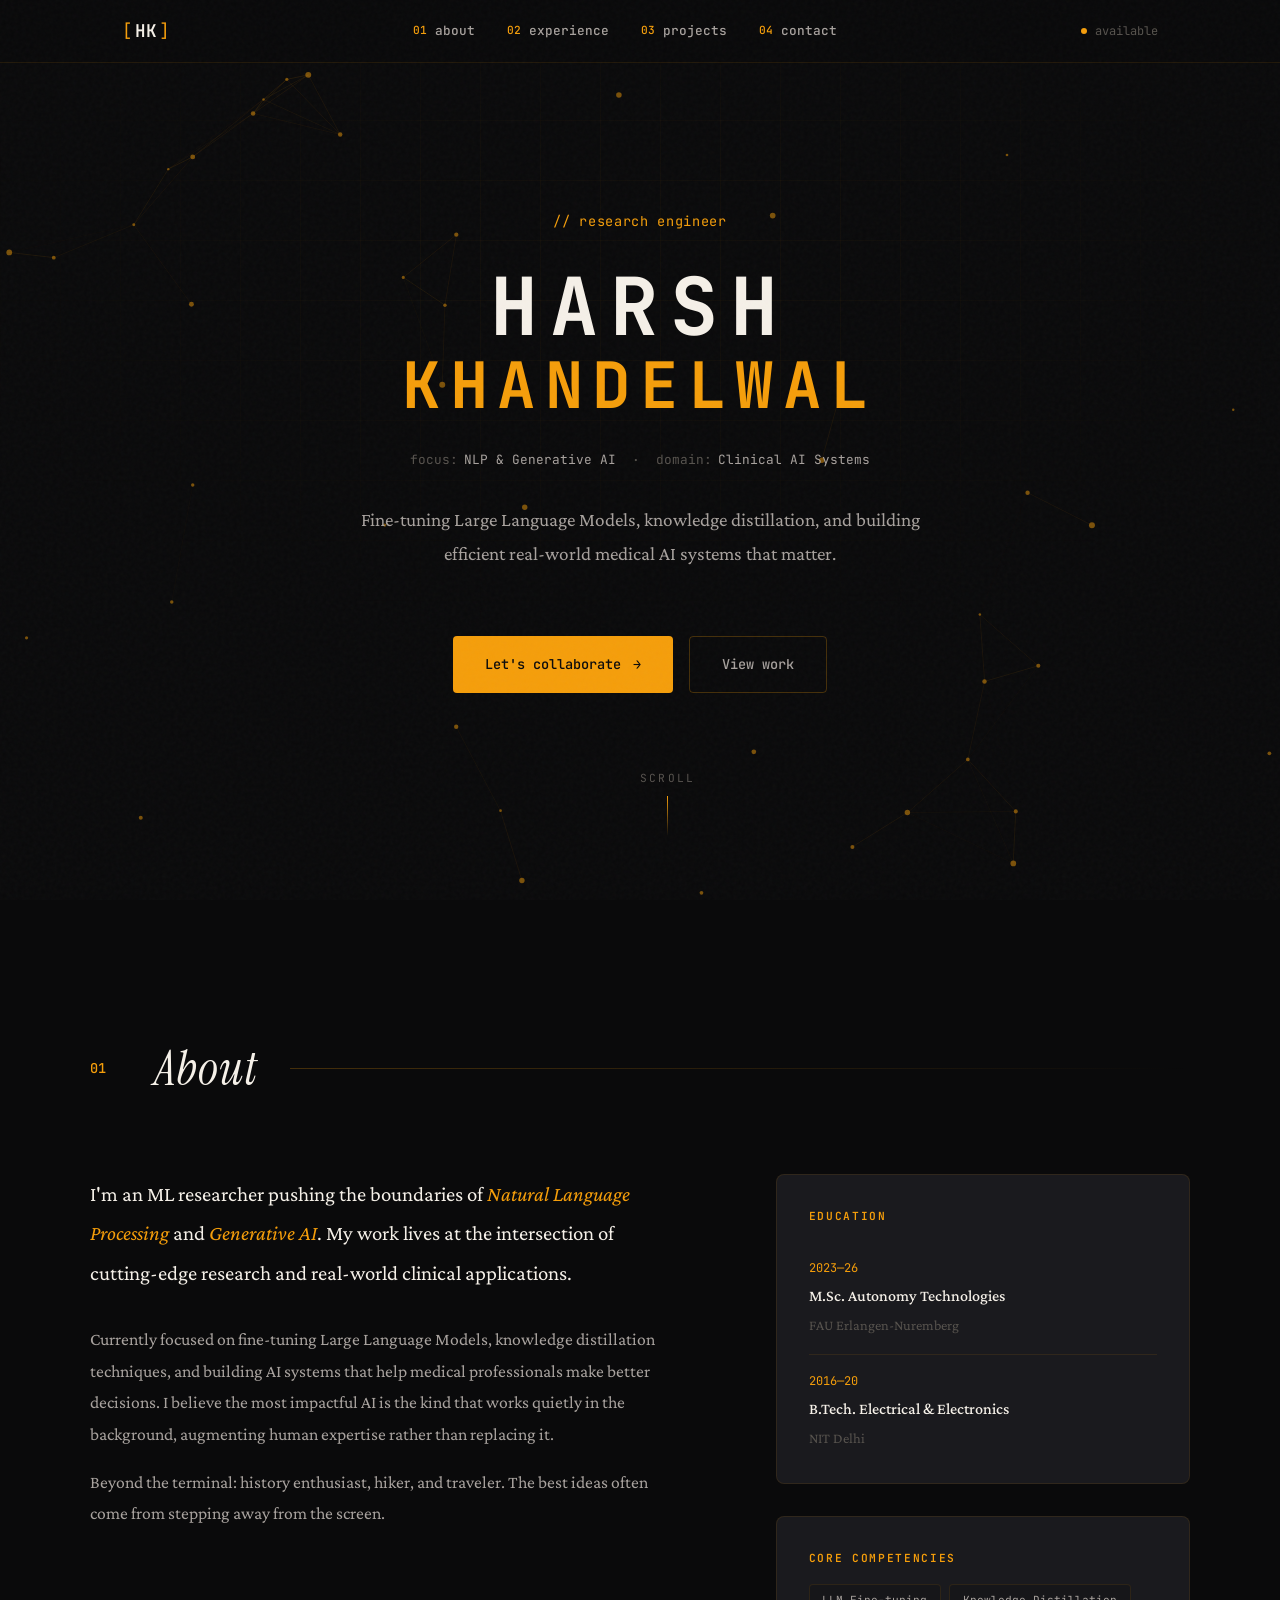
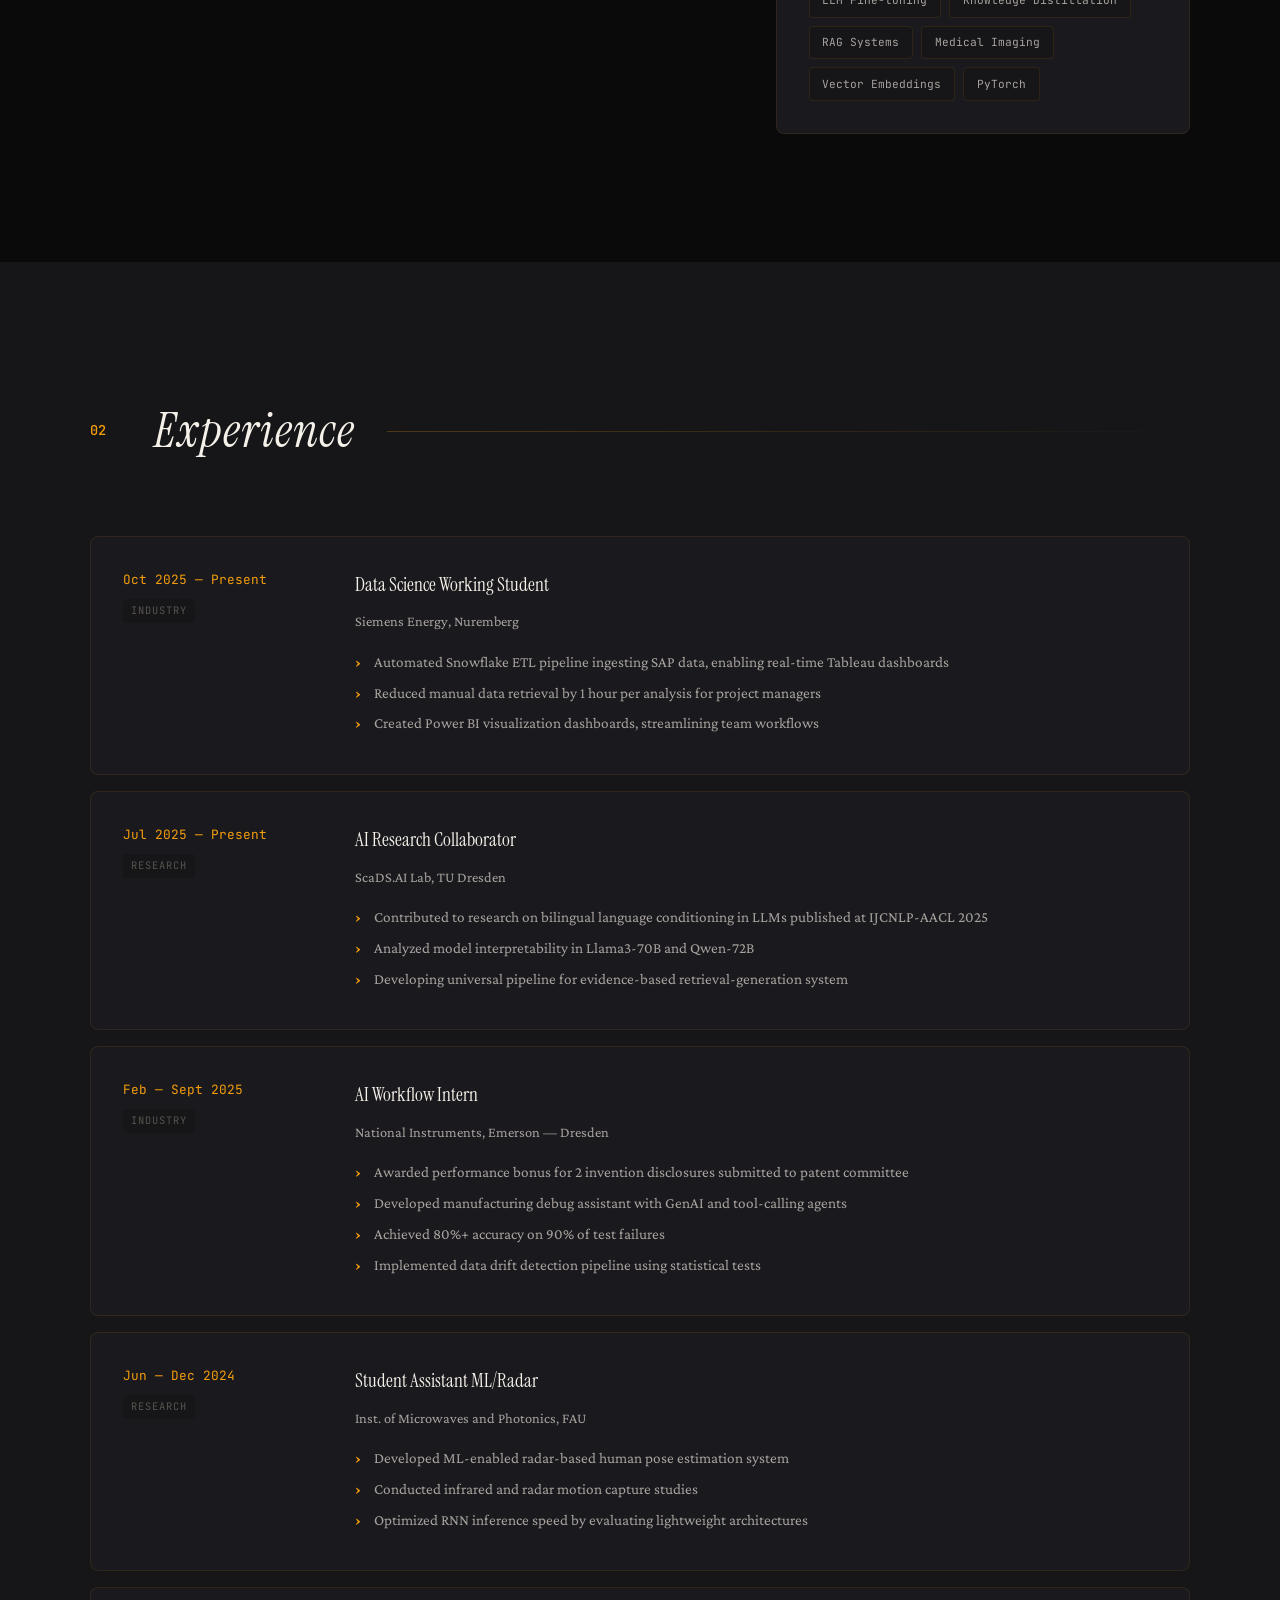
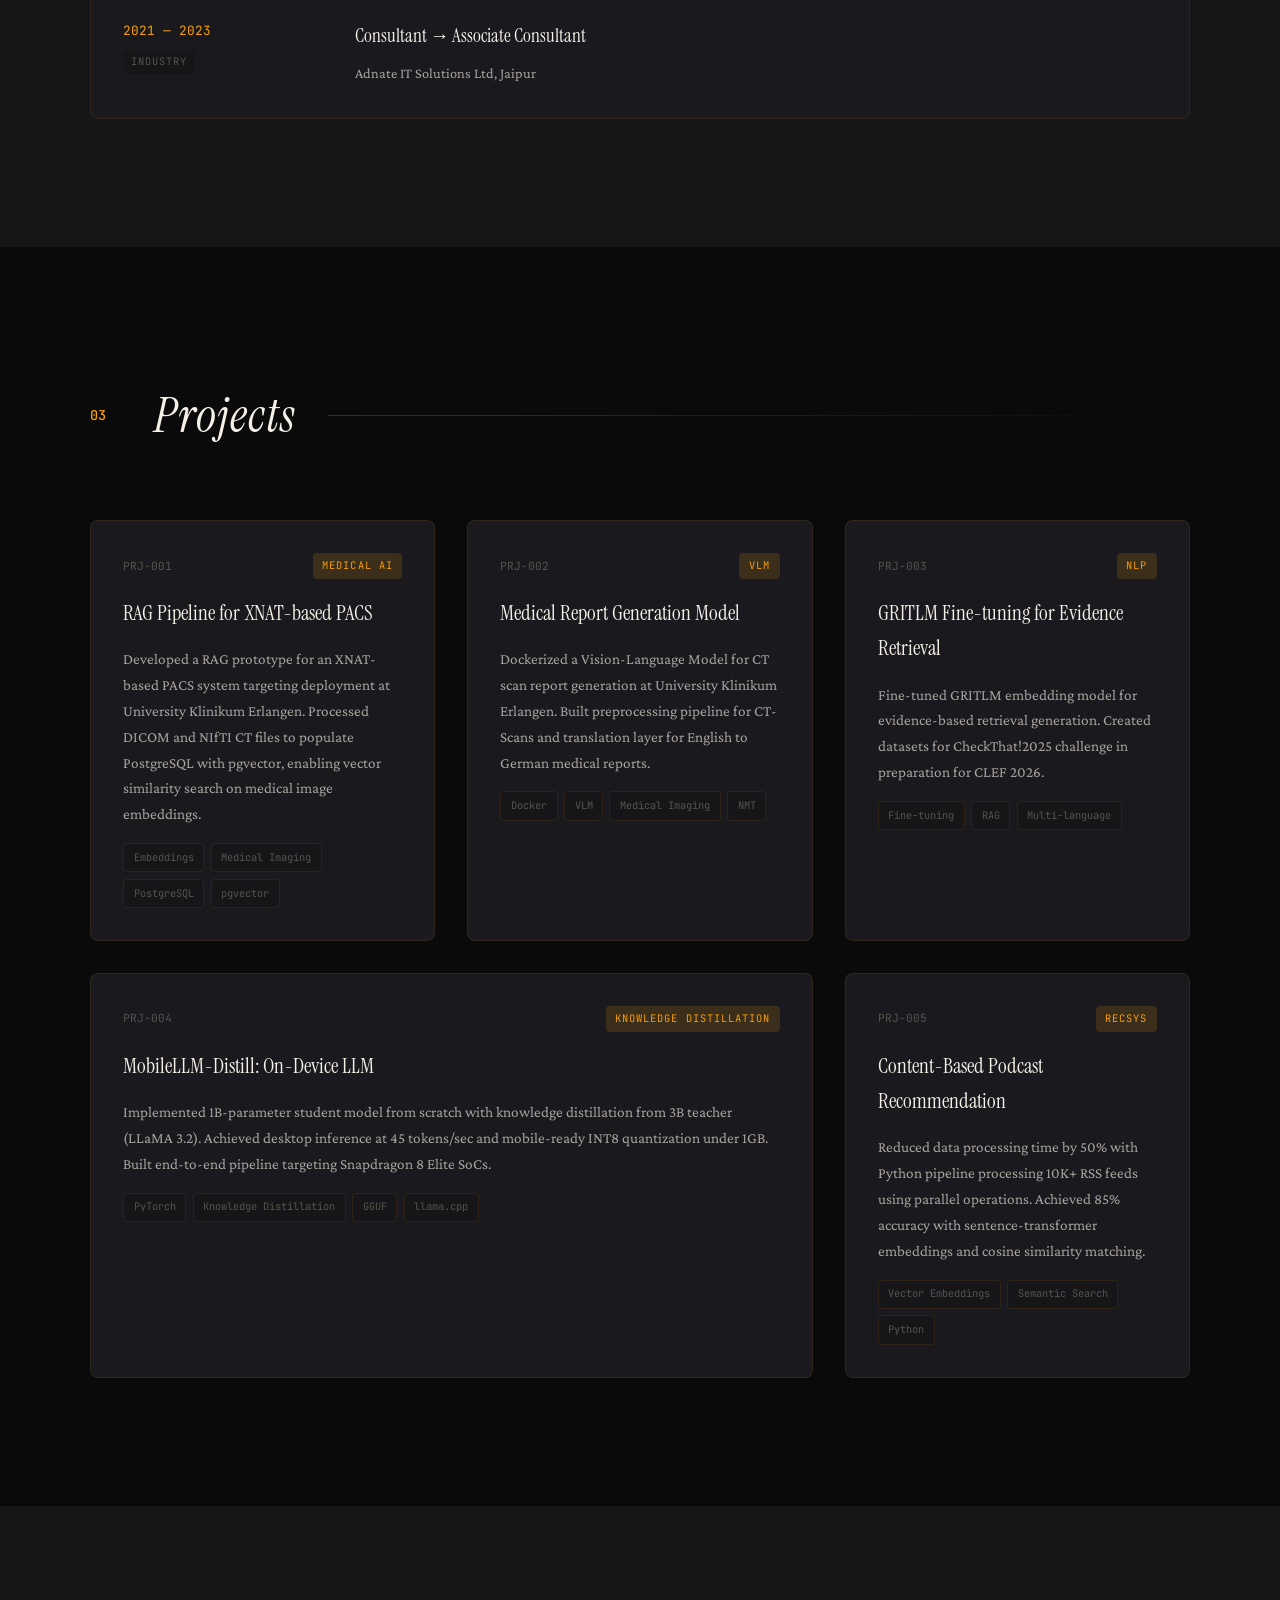
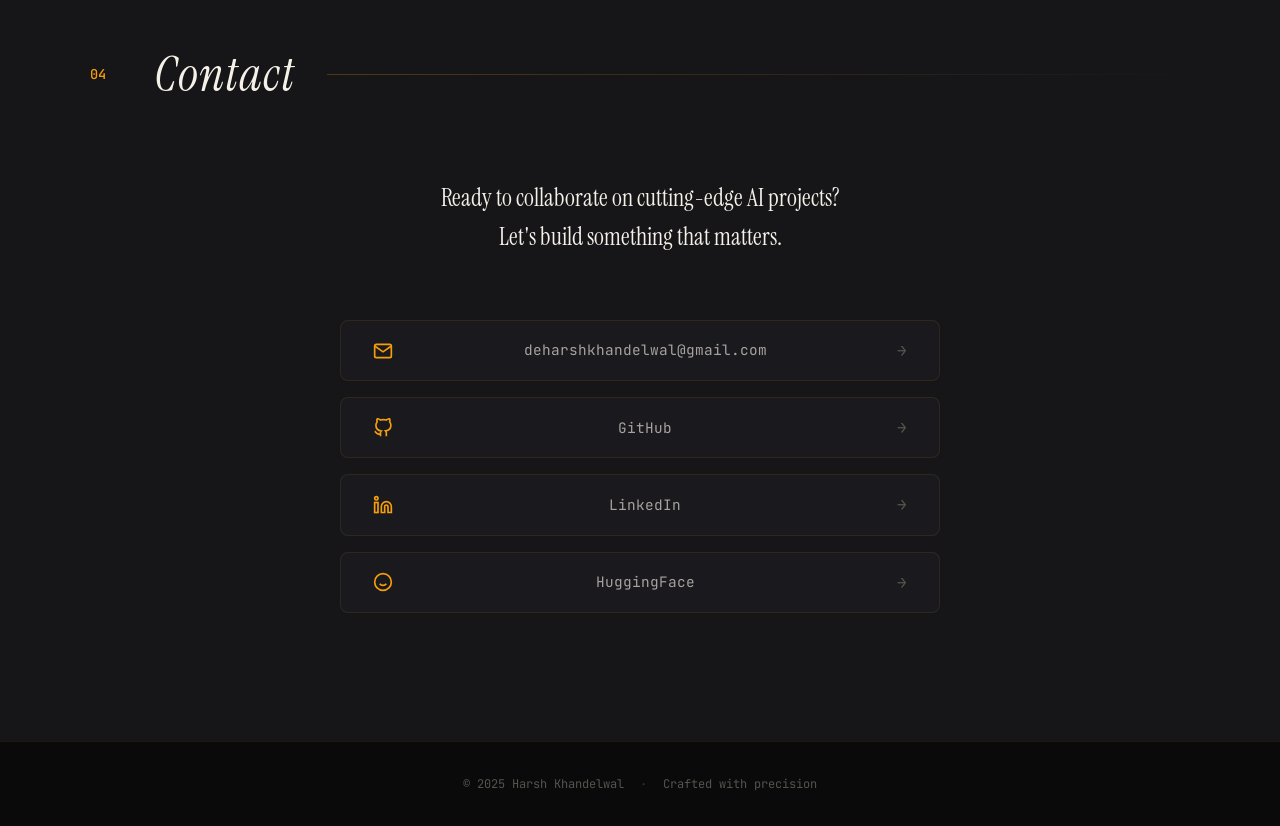
==== commit 8093ec66: "edu correction" ====
--- a/index.html
+++ b/index.html
@@ -114,7 +114,7 @@
                         <div class="education-block">
                             <span class="block-label">education</span>
                             <div class="edu-item">
-                                <span class="edu-year">2024—26</span>
+                                <span class="edu-year">2023—26</span>
                                 <span class="edu-degree">M.Sc. Autonomy Technologies</span>
                                 <span class="edu-school">FAU Erlangen-Nuremberg</span>
                             </div>
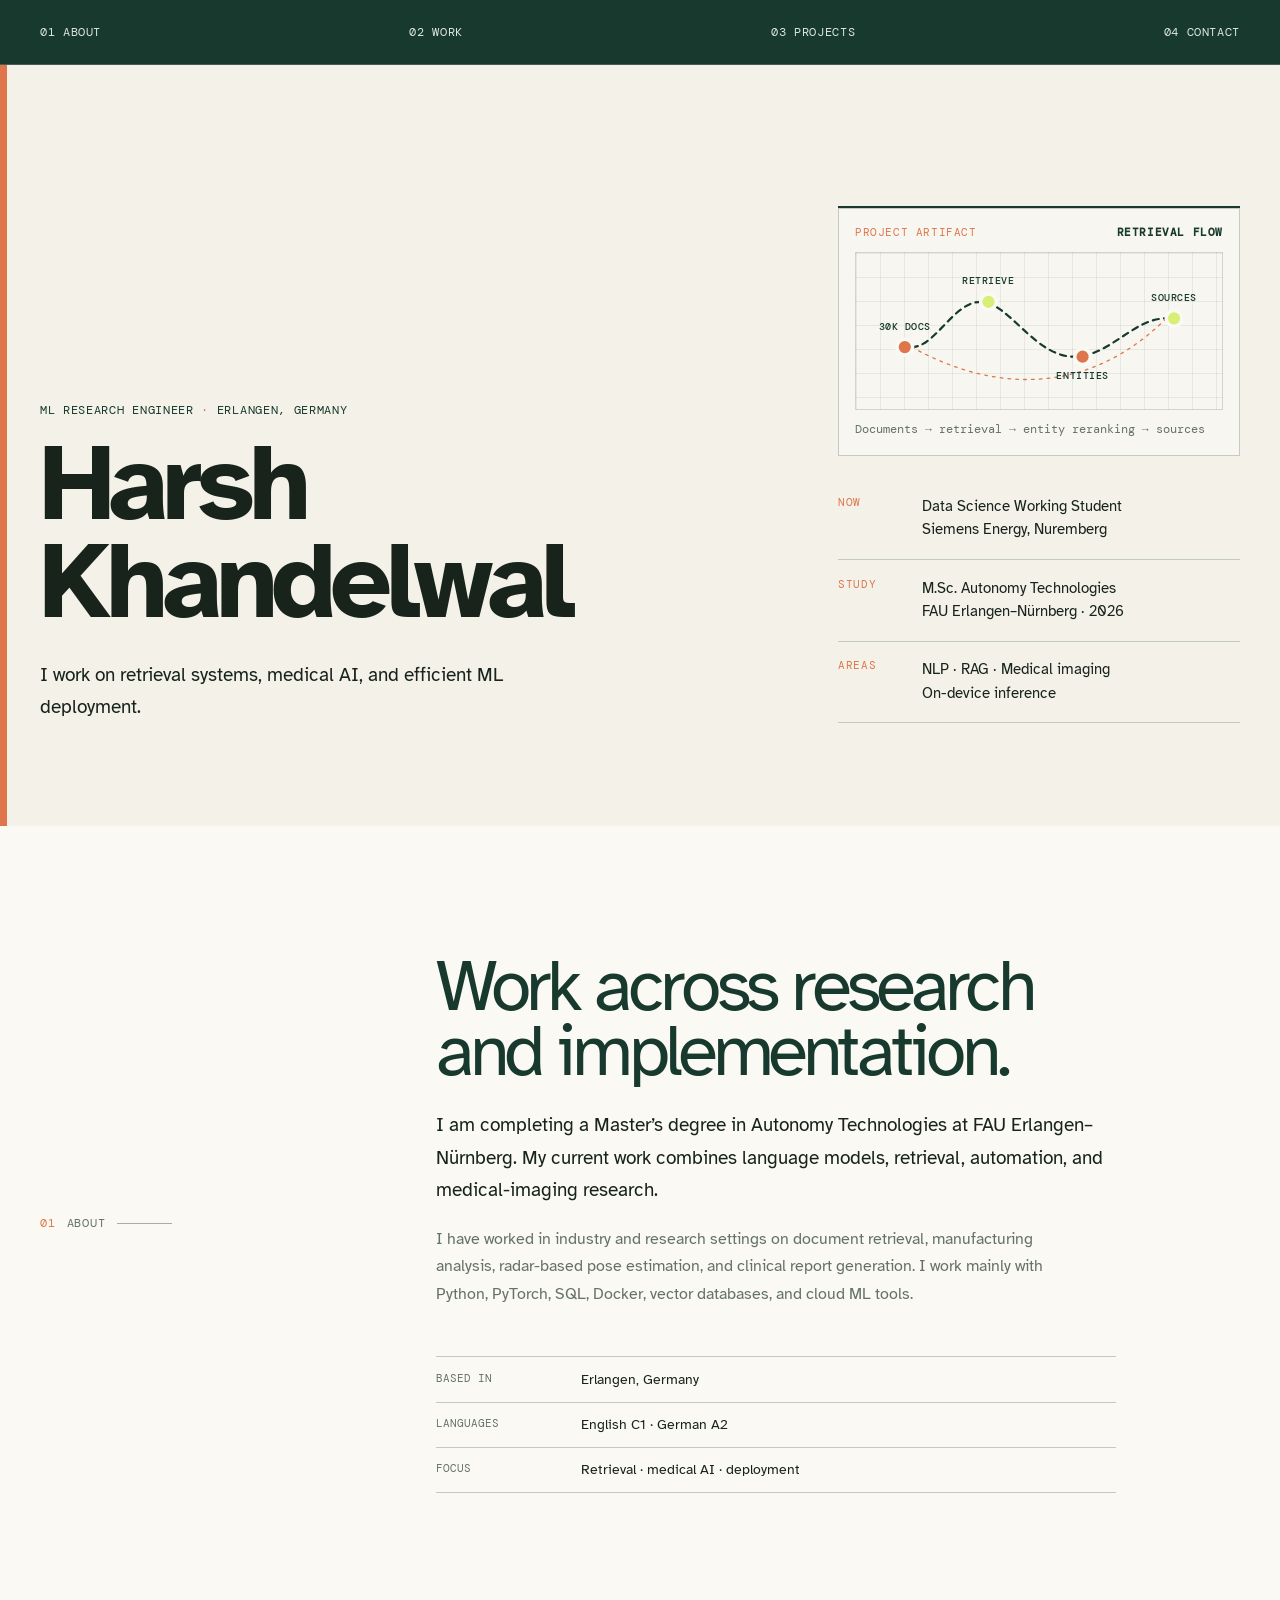
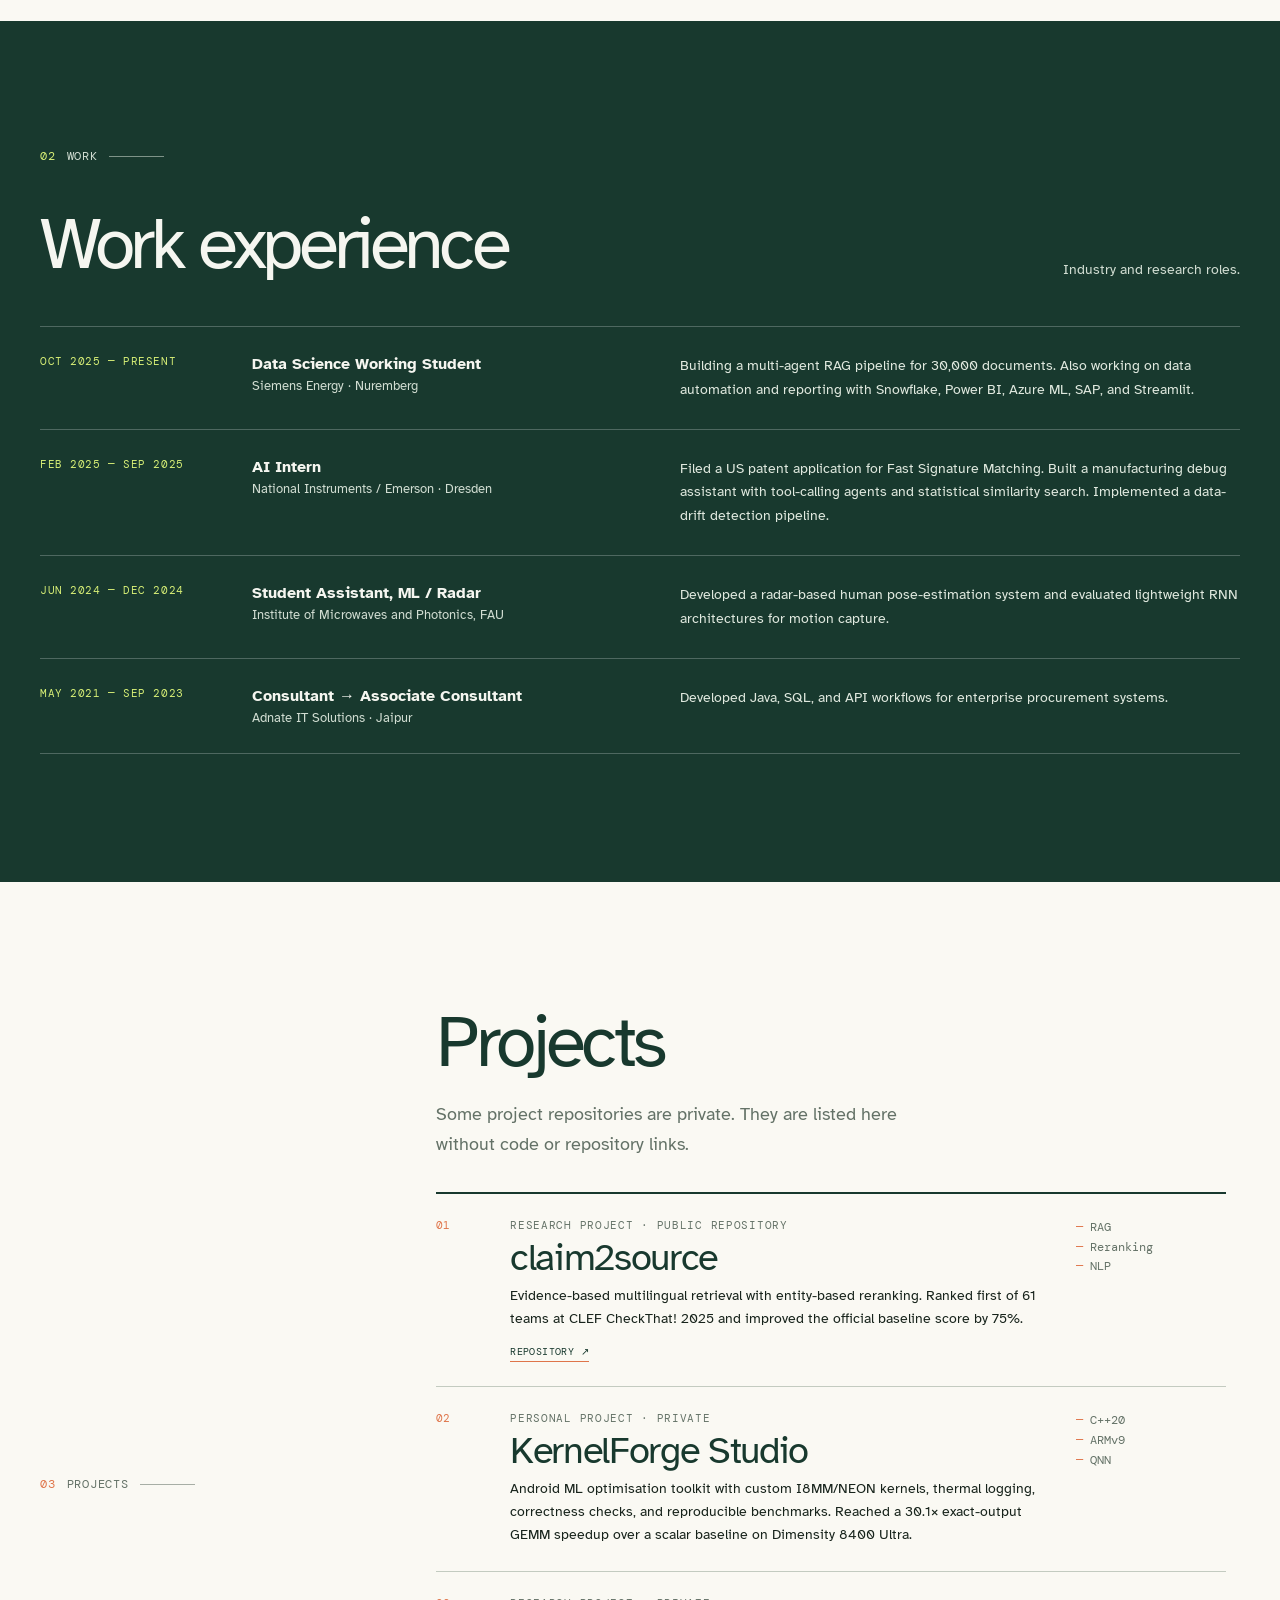
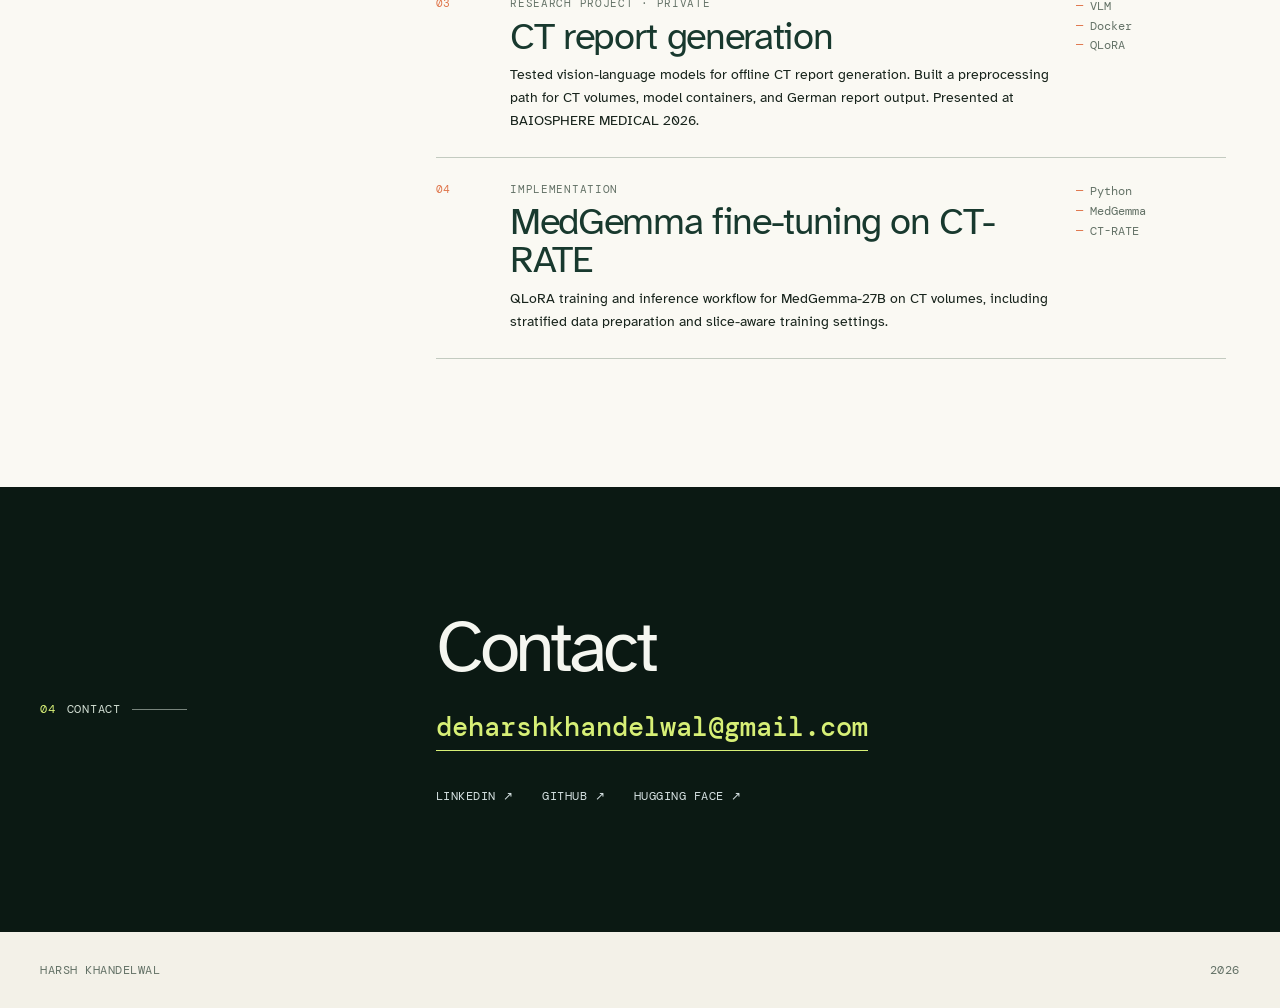
==== commit 01f68f9f: "new_version" ====
--- a/index.html
+++ b/index.html
@@ -1,531 +1,152 @@
-<!DOCTYPE html>
+<!doctype html>
 <html lang="en">
 <head>
     <meta charset="UTF-8">
     <meta name="viewport" content="width=device-width, initial-scale=1.0">
-    <meta name="description" content="Harsh Khandelwal - ML Researcher specializing in NLP, LLMs, and clinical AI systems. Building the future of medical artificial intelligence.">
-    <title>Harsh Khandelwal | ML Researcher</title>
-    <link rel="stylesheet" href="style.css">
+    <meta name="description" content="Harsh Khandelwal — ML Research Engineer in Erlangen, Germany.">
+    <meta name="theme-color" content="#10263b">
+    <title>Harsh Khandelwal — ML Research Engineer</title>
     <link rel="preconnect" href="https://fonts.googleapis.com">
     <link rel="preconnect" href="https://fonts.gstatic.com" crossorigin>
-    <link href="https://fonts.googleapis.com/css2?family=JetBrains+Mono:wght@400;500;600;700&family=Crimson+Pro:ital,wght@0,400;0,500;0,600;1,400&family=Instrument+Serif:ital@0;1&display=swap" rel="stylesheet">
+    <link href="https://fonts.googleapis.com/css2?family=Atkinson+Hyperlegible:wght@400;700&amp;family=DM+Mono:wght@400;500&amp;display=swap" rel="stylesheet">
+    <link rel="stylesheet" href="style.css">
 </head>
 <body>
-    <!-- Noise overlay -->
-    <div class="noise"></div>
+    <a class="skip-link" href="#main-content">Skip to content</a>
 
-    <!-- Grid background -->
-    <div class="grid-bg"></div>
-
-    <header>
-        <nav class="nav-container">
-            <a href="#home" class="logo">
-                <span class="logo-bracket">[</span>
-                <span class="logo-text">HK</span>
-                <span class="logo-bracket">]</span>
-            </a>
-            <div class="nav-links">
-                <a href="#about" class="nav-link"><span class="link-num">01</span>about</a>
-                <a href="#experience" class="nav-link"><span class="link-num">02</span>experience</a>
-                <a href="#projects" class="nav-link"><span class="link-num">03</span>projects</a>
-                <a href="#contact" class="nav-link"><span class="link-num">04</span>contact</a>
-            </div>
-            <div class="nav-status">
-                <span class="status-indicator"></span>
-                <span class="status-text">available</span>
-            </div>
+    <header class="site-header">
+        <nav class="shell nav" aria-label="Primary navigation">
+            <a href="#about">01 About</a>
+            <a href="#experience">02 Work</a>
+            <a href="#projects">03 Projects</a>
+            <a href="#contact">04 Contact</a>
         </nav>
     </header>
 
-    <main>
-        <!-- Hero Section -->
-        <section id="home" class="hero">
-            <div class="hero-bg">
-                <canvas id="neural-canvas"></canvas>
+    <main id="main-content">
+        <section class="hero shell" aria-labelledby="page-title">
+            <div class="hero-main">
+                <p class="kicker">ML research engineer <span>·</span> Erlangen, Germany</p>
+                <h1 id="page-title">Harsh<br>Khandelwal</h1>
+                <p class="hero-intro">I work on retrieval systems, medical AI, and efficient ML deployment.</p>
             </div>
-            <div class="hero-content">
-                <div class="hero-annotation">
-                    <span class="annotation-line">// research engineer</span>
+            <aside class="hero-notes" aria-label="Current work">
+                <figure class="hero-artifact">
+                    <figcaption><span>PROJECT ARTIFACT</span><strong>RETRIEVAL FLOW</strong></figcaption>
+                    <svg class="artifact-graph" viewBox="0 0 420 180" role="img" aria-labelledby="artifact-title artifact-description">
+                        <title id="artifact-title">Retrieval flow</title>
+                        <desc id="artifact-description">Documents are retrieved, reranked using entities, and returned as source material.</desc>
+                        <path class="artifact-route artifact-route--main" d="M64 108C91 108 112 56 143 56C175 56 205 119 250 119C291 119 318 75 356 75" />
+                        <path class="artifact-route artifact-route--secondary" d="M64 108C163 163 270 161 356 75" />
+                        <g class="artifact-node artifact-node--docs"><circle cx="56" cy="108" r="9" /><text x="56" y="88">30K DOCS</text></g>
+                        <g class="artifact-node artifact-node--retrieve"><circle cx="152" cy="56" r="9" /><text x="152" y="36">RETRIEVE</text></g>
+                        <g class="artifact-node artifact-node--entities"><circle cx="260" cy="119" r="9" /><text x="260" y="145">ENTITIES</text></g>
+                        <g class="artifact-node artifact-node--source"><circle cx="365" cy="75" r="9" /><text x="365" y="55">SOURCES</text></g>
+                    </svg>
+                    <p>Documents → retrieval → entity reranking → sources</p>
+                </figure>
+                <div class="note-line"><span>NOW</span><p>Data Science Working Student<br>Siemens Energy, Nuremberg</p></div>
+                <div class="note-line"><span>STUDY</span><p>M.Sc. Autonomy Technologies<br>FAU Erlangen–Nürnberg · 2026</p></div>
+                <div class="note-line"><span>AREAS</span><p>NLP · RAG · Medical imaging<br>On-device inference</p></div>
+            </aside>
+        </section>
+
+        <section id="about" class="section section--paper">
+            <div class="shell two-column">
+                <div class="section-marker"><span>01</span><span>About</span></div>
+                <div class="section-content about-content">
+                    <h2>Work across research<br>and implementation.</h2>
+                    <p class="lead">I am completing a Master’s degree in Autonomy Technologies at FAU Erlangen–Nürnberg. My current work combines language models, retrieval, automation, and medical-imaging research.</p>
+                    <p>I have worked in industry and research settings on document retrieval, manufacturing analysis, radar-based pose estimation, and clinical report generation. I work mainly with Python, PyTorch, SQL, Docker, vector databases, and cloud ML tools.</p>
+                    <dl class="details-list">
+                        <div><dt>Based in</dt><dd>Erlangen, Germany</dd></div>
+                        <div><dt>Languages</dt><dd>English C1 · German A2</dd></div>
+                        <div><dt>Focus</dt><dd>Retrieval · medical AI · deployment</dd></div>
+                    </dl>
                 </div>
-                <h1 class="hero-title">
-                    <span class="title-line-1">HARSH</span>
-                    <span class="title-line-2">KHANDELWAL</span>
-                </h1>
-                <div class="hero-meta">
-                    <span class="meta-item">
-                        <span class="meta-label">focus:</span>
-                        <span class="meta-value">NLP & Generative AI</span>
-                    </span>
-                    <span class="meta-divider">·</span>
-                    <span class="meta-item">
-                        <span class="meta-label">domain:</span>
-                        <span class="meta-value">Clinical AI Systems</span>
-                    </span>
-                </div>
-                <p class="hero-description">
-                    Fine-tuning Large Language Models, knowledge distillation,
-                    and building efficient real-world medical AI systems that matter.
-                </p>
-                <div class="hero-cta">
-                    <a href="#contact" class="btn-primary">
-                        <span class="btn-text">Let's collaborate</span>
-                        <span class="btn-icon">→</span>
-                    </a>
-                    <a href="#projects" class="btn-secondary">
-                        <span class="btn-text">View work</span>
-                    </a>
-                </div>
-            </div>
-            <div class="scroll-indicator">
-                <span class="scroll-text">scroll</span>
-                <span class="scroll-line"></span>
             </div>
         </section>
 
-        <!-- About Section -->
-        <section id="about" class="section">
-            <div class="container">
-                <div class="section-header">
-                    <span class="section-num">01</span>
-                    <h2 class="section-title">About</h2>
-                    <span class="section-line"></span>
+        <section id="experience" class="section section--blue">
+            <div class="shell">
+                <div class="section-marker section-marker--light"><span>02</span><span>Work</span></div>
+                <div class="work-header">
+                    <h2>Work experience</h2>
+                    <p>Industry and research roles.</p>
                 </div>
+                <div class="timeline">
+                    <article class="job">
+                        <p class="job-date">OCT 2025 — PRESENT</p>
+                        <div><h3>Data Science Working Student</h3><p class="job-company">Siemens Energy · Nuremberg</p></div>
+                        <p class="job-copy">Building a multi-agent RAG pipeline for 30,000 documents. Also working on data automation and reporting with Snowflake, Power BI, Azure ML, SAP, and Streamlit.</p>
+                    </article>
+                    <article class="job">
+                        <p class="job-date">FEB 2025 — SEP 2025</p>
+                        <div><h3>AI Intern</h3><p class="job-company">National Instruments / Emerson · Dresden</p></div>
+                        <p class="job-copy">Filed a US patent application for Fast Signature Matching. Built a manufacturing debug assistant with tool-calling agents and statistical similarity search. Implemented a data-drift detection pipeline.</p>
+                    </article>
+                    <article class="job">
+                        <p class="job-date">JUN 2024 — DEC 2024</p>
+                        <div><h3>Student Assistant, ML / Radar</h3><p class="job-company">Institute of Microwaves and Photonics, FAU</p></div>
+                        <p class="job-copy">Developed a radar-based human pose-estimation system and evaluated lightweight RNN architectures for motion capture.</p>
+                    </article>
+                    <article class="job">
+                        <p class="job-date">MAY 2021 — SEP 2023</p>
+                        <div><h3>Consultant → Associate Consultant</h3><p class="job-company">Adnate IT Solutions · Jaipur</p></div>
+                        <p class="job-copy">Developed Java, SQL, and API workflows for enterprise procurement systems.</p>
+                    </article>
+                </div>
+            </div>
+        </section>
 
-                <div class="about-grid">
-                    <div class="about-main">
-                        <p class="about-intro">
-                            I'm an ML researcher pushing the boundaries of <em>Natural Language Processing</em>
-                            and <em>Generative AI</em>. My work lives at the intersection of cutting-edge
-                            research and real-world clinical applications.
-                        </p>
-                        <p class="about-text">
-                            Currently focused on fine-tuning Large Language Models, knowledge distillation
-                            techniques, and building AI systems that help medical professionals make better
-                            decisions. I believe the most impactful AI is the kind that works quietly in the
-                            background, augmenting human expertise rather than replacing it.
-                        </p>
-                        <p class="about-text">
-                            Beyond the terminal: history enthusiast, hiker, and traveler. The best ideas
-                            often come from stepping away from the screen.
-                        </p>
-                    </div>
-
-                    <div class="about-sidebar">
-                        <div class="education-block">
-                            <span class="block-label">education</span>
-                            <div class="edu-item">
-                                <span class="edu-year">2023—26</span>
-                                <span class="edu-degree">M.Sc. Autonomy Technologies</span>
-                                <span class="edu-school">FAU Erlangen-Nuremberg</span>
-                            </div>
-                            <div class="edu-item">
-                                <span class="edu-year">2016—20</span>
-                                <span class="edu-degree">B.Tech. Electrical & Electronics</span>
-                                <span class="edu-school">NIT Delhi</span>
-                            </div>
-                        </div>
-
-                        <div class="skills-block">
-                            <span class="block-label">core competencies</span>
-                            <div class="skill-tags">
-                                <span class="skill-tag">LLM Fine-tuning</span>
-                                <span class="skill-tag">Knowledge Distillation</span>
-                                <span class="skill-tag">RAG Systems</span>
-                                <span class="skill-tag">Medical Imaging</span>
-                                <span class="skill-tag">Vector Embeddings</span>
-                                <span class="skill-tag">PyTorch</span>
-                            </div>
-                        </div>
+        <section id="projects" class="section section--paper">
+            <div class="shell two-column">
+                <div class="section-marker"><span>03</span><span>Projects</span></div>
+                <div class="section-content">
+                    <h2>Projects</h2>
+                    <p class="project-intro">Some project repositories are private. They are listed here without code or repository links.</p>
+                    <div class="project-list">
+                        <article class="project-row">
+                            <div class="project-number">01</div>
+                            <div><p class="project-type">RESEARCH PROJECT · PUBLIC REPOSITORY</p><h3>claim2source</h3><p>Evidence-based multilingual retrieval with entity-based reranking. Ranked first of 61 teams at CLEF CheckThat! 2025 and improved the official baseline score by 75%.</p><a class="project-repo" href="https://github.com/faerber-lab/CheckThat2026" target="_blank" rel="noopener">Repository ↗</a></div>
+                            <ul class="project-tags"><li>RAG</li><li>Reranking</li><li>NLP</li></ul>
+                        </article>
+                        <article class="project-row">
+                            <div class="project-number">02</div>
+                            <div><p class="project-type">PERSONAL PROJECT · PRIVATE</p><h3>KernelForge Studio</h3><p>Android ML optimisation toolkit with custom I8MM/NEON kernels, thermal logging, correctness checks, and reproducible benchmarks. Reached a 30.1× exact-output GEMM speedup over a scalar baseline on Dimensity 8400 Ultra.</p></div>
+                            <ul class="project-tags"><li>C++20</li><li>ARMv9</li><li>QNN</li></ul>
+                        </article>
+                        <article class="project-row">
+                            <div class="project-number">03</div>
+                            <div><p class="project-type">RESEARCH PROJECT · PRIVATE</p><h3>CT report generation</h3><p>Tested vision-language models for offline CT report generation. Built a preprocessing path for CT volumes, model containers, and German report output. Presented at BAIOSPHERE MEDICAL 2026.</p></div>
+                            <ul class="project-tags"><li>VLM</li><li>Docker</li><li>QLoRA</li></ul>
+                        </article>
+                        <article class="project-row">
+                            <div class="project-number">04</div>
+                            <div><p class="project-type">IMPLEMENTATION</p><h3>MedGemma fine-tuning on CT-RATE</h3><p>QLoRA training and inference workflow for MedGemma-27B on CT volumes, including stratified data preparation and slice-aware training settings.</p></div>
+                            <ul class="project-tags"><li>Python</li><li>MedGemma</li><li>CT-RATE</li></ul>
+                        </article>
                     </div>
                 </div>
             </div>
         </section>
 
-        <!-- Experience Section -->
-        <section id="experience" class="section section--dark">
-            <div class="container">
-                <div class="section-header">
-                    <span class="section-num">02</span>
-                    <h2 class="section-title">Experience</h2>
-                    <span class="section-line"></span>
-                </div>
-
-                <div class="experience-list">
-                    <article class="exp-card">
-                        <div class="exp-meta">
-                            <span class="exp-date">Oct 2025 — Present</span>
-                            <span class="exp-type">industry</span>
-                        </div>
-                        <div class="exp-content">
-                            <h3 class="exp-role">Data Science Working Student</h3>
-                            <span class="exp-company">Siemens Energy, Nuremberg</span>
-                            <ul class="exp-points">
-                                <li>Automated Snowflake ETL pipeline ingesting SAP data, enabling real-time Tableau dashboards</li>
-                                <li>Reduced manual data retrieval by 1 hour per analysis for project managers</li>
-                                <li>Created Power BI visualization dashboards, streamlining team workflows</li>
-                            </ul>
-                        </div>
-                    </article>
-
-                    <article class="exp-card">
-                        <div class="exp-meta">
-                            <span class="exp-date">Jul 2025 — Present</span>
-                            <span class="exp-type">research</span>
-                        </div>
-                        <div class="exp-content">
-                            <h3 class="exp-role">AI Research Collaborator</h3>
-                            <span class="exp-company">ScaDS.AI Lab, TU Dresden</span>
-                            <ul class="exp-points">
-                                <li>Contributed to research on bilingual language conditioning in LLMs published at IJCNLP-AACL 2025</li>
-                                <li>Analyzed model interpretability in Llama3-70B and Qwen-72B</li>
-                                <li>Developing universal pipeline for evidence-based retrieval-generation system</li>
-                            </ul>
-                        </div>
-                    </article>
-
-                    <article class="exp-card">
-                        <div class="exp-meta">
-                            <span class="exp-date">Feb — Sept 2025</span>
-                            <span class="exp-type">industry</span>
-                        </div>
-                        <div class="exp-content">
-                            <h3 class="exp-role">AI Workflow Intern</h3>
-                            <span class="exp-company">National Instruments, Emerson — Dresden</span>
-                            <ul class="exp-points">
-                                <li>Awarded performance bonus for 2 invention disclosures submitted to patent committee</li>
-                                <li>Developed manufacturing debug assistant with GenAI and tool-calling agents</li>
-                                <li>Achieved 80%+ accuracy on 90% of test failures</li>
-                                <li>Implemented data drift detection pipeline using statistical tests</li>
-                            </ul>
-                        </div>
-                    </article>
-
-                    <article class="exp-card">
-                        <div class="exp-meta">
-                            <span class="exp-date">Jun — Dec 2024</span>
-                            <span class="exp-type">research</span>
-                        </div>
-                        <div class="exp-content">
-                            <h3 class="exp-role">Student Assistant ML/Radar</h3>
-                            <span class="exp-company">Inst. of Microwaves and Photonics, FAU</span>
-                            <ul class="exp-points">
-                                <li>Developed ML-enabled radar-based human pose estimation system</li>
-                                <li>Conducted infrared and radar motion capture studies</li>
-                                <li>Optimized RNN inference speed by evaluating lightweight architectures</li>
-                            </ul>
-                        </div>
-                    </article>
-
-                    <article class="exp-card exp-card--compact">
-                        <div class="exp-meta">
-                            <span class="exp-date">2021 — 2023</span>
-                            <span class="exp-type">industry</span>
-                        </div>
-                        <div class="exp-content">
-                            <h3 class="exp-role">Consultant → Associate Consultant</h3>
-                            <span class="exp-company">Adnate IT Solutions Ltd, Jaipur</span>
-                        </div>
-                    </article>
-                </div>
-            </div>
-        </section>
-
-        <!-- Projects Section -->
-        <section id="projects" class="section">
-            <div class="container">
-                <div class="section-header">
-                    <span class="section-num">03</span>
-                    <h2 class="section-title">Projects</h2>
-                    <span class="section-line"></span>
-                </div>
-
-                <div class="projects-grid">
-                    <article class="project-card">
-                        <div class="project-header">
-                            <span class="project-id">PRJ-001</span>
-                            <span class="project-category">Medical AI</span>
-                        </div>
-                        <h3 class="project-title">RAG Pipeline for XNAT-based PACS</h3>
-                        <p class="project-desc">
-                            Developed a RAG prototype for an XNAT-based PACS system targeting deployment at
-                            University Klinikum Erlangen. Processed DICOM and NIfTI CT files to populate
-                            PostgreSQL with pgvector, enabling vector similarity search on medical image embeddings.
-                        </p>
-                        <div class="project-tech">
-                            <span>Embeddings</span>
-                            <span>Medical Imaging</span>
-                            <span>PostgreSQL</span>
-                            <span>pgvector</span>
-                        </div>
-                    </article>
-
-                    <article class="project-card">
-                        <div class="project-header">
-                            <span class="project-id">PRJ-002</span>
-                            <span class="project-category">VLM</span>
-                        </div>
-                        <h3 class="project-title">Medical Report Generation Model</h3>
-                        <p class="project-desc">
-                            Dockerized a Vision-Language Model for CT scan report generation at University
-                            Klinikum Erlangen. Built preprocessing pipeline for CT-Scans and translation
-                            layer for English to German medical reports.
-                        </p>
-                        <div class="project-tech">
-                            <span>Docker</span>
-                            <span>VLM</span>
-                            <span>Medical Imaging</span>
-                            <span>NMT</span>
-                        </div>
-                    </article>
-
-                    <article class="project-card">
-                        <div class="project-header">
-                            <span class="project-id">PRJ-003</span>
-                            <span class="project-category">NLP</span>
-                        </div>
-                        <h3 class="project-title">GRITLM Fine-tuning for Evidence Retrieval</h3>
-                        <p class="project-desc">
-                            Fine-tuned GRITLM embedding model for evidence-based retrieval generation.
-                            Created datasets for CheckThat!2025 challenge in preparation for CLEF 2026.
-                        </p>
-                        <div class="project-tech">
-                            <span>Fine-tuning</span>
-                            <span>RAG</span>
-                            <span>Multi-language</span>
-                        </div>
-                    </article>
-
-                    <article class="project-card project-card--featured">
-                        <div class="project-header">
-                            <span class="project-id">PRJ-004</span>
-                            <span class="project-category">Knowledge Distillation</span>
-                        </div>
-                        <h3 class="project-title">MobileLLM-Distill: On-Device LLM</h3>
-                        <p class="project-desc">
-                            Implemented 1B-parameter student model from scratch with knowledge distillation
-                            from 3B teacher (LLaMA 3.2). Achieved desktop inference at 45 tokens/sec and
-                            mobile-ready INT8 quantization under 1GB. Built end-to-end pipeline targeting
-                            Snapdragon 8 Elite SoCs.
-                        </p>
-                        <div class="project-tech">
-                            <span>PyTorch</span>
-                            <span>Knowledge Distillation</span>
-                            <span>GGUF</span>
-                            <span>llama.cpp</span>
-                        </div>
-                    </article>
-
-                    <article class="project-card">
-                        <div class="project-header">
-                            <span class="project-id">PRJ-005</span>
-                            <span class="project-category">RecSys</span>
-                        </div>
-                        <h3 class="project-title">Content-Based Podcast Recommendation</h3>
-                        <p class="project-desc">
-                            Reduced data processing time by 50% with Python pipeline processing 10K+ RSS
-                            feeds using parallel operations. Achieved 85% accuracy with sentence-transformer
-                            embeddings and cosine similarity matching.
-                        </p>
-                        <div class="project-tech">
-                            <span>Vector Embeddings</span>
-                            <span>Semantic Search</span>
-                            <span>Python</span>
-                        </div>
-                    </article>
-                </div>
-            </div>
-        </section>
-
-        <!-- Contact Section -->
-        <section id="contact" class="section section--dark">
-            <div class="container">
-                <div class="section-header">
-                    <span class="section-num">04</span>
-                    <h2 class="section-title">Contact</h2>
-                    <span class="section-line"></span>
-                </div>
-
-                <div class="contact-content">
-                    <p class="contact-intro">
-                        Ready to collaborate on cutting-edge AI projects?<br>
-                        Let's build something that matters.
-                    </p>
-
-                    <div class="contact-links">
-                        <a href="mailto:deharshkhandelwal@gmail.com" class="contact-link">
-                            <span class="link-icon">
-                                <svg width="20" height="20" viewBox="0 0 24 24" fill="none" stroke="currentColor" stroke-width="2">
-                                    <path d="M4 4h16c1.1 0 2 .9 2 2v12c0 1.1-.9 2-2 2H4c-1.1 0-2-.9-2-2V6c0-1.1.9-2 2-2z"/>
-                                    <polyline points="22,6 12,13 2,6"/>
-                                </svg>
-                            </span>
-                            <span class="link-text">deharshkhandelwal@gmail.com</span>
-                            <span class="link-arrow">→</span>
-                        </a>
-                        <a href="https://github.com/Switchharsh" target="_blank" class="contact-link">
-                            <span class="link-icon">
-                                <svg width="20" height="20" viewBox="0 0 24 24" fill="none" stroke="currentColor" stroke-width="2">
-                                    <path d="M9 19c-5 1.5-5-2.5-7-3m14 6v-3.87a3.37 3.37 0 0 0-.94-2.61c3.14-.35 6.44-1.54 6.44-7A5.44 5.44 0 0 0 20 4.77 5.07 5.07 0 0 0 19.91 1S18.73.65 16 2.48a13.38 13.38 0 0 0-7 0C6.27.65 5.09 1 5.09 1A5.07 5.07 0 0 0 5 4.77a5.44 5.44 0 0 0-1.5 3.78c0 5.42 3.3 6.61 6.44 7A3.37 3.37 0 0 0 9 18.13V22"/>
-                                </svg>
-                            </span>
-                            <span class="link-text">GitHub</span>
-                            <span class="link-arrow">→</span>
-                        </a>
-                        <a href="https://linkedin.com/in/harsh-khandelwal" target="_blank" class="contact-link">
-                            <span class="link-icon">
-                                <svg width="20" height="20" viewBox="0 0 24 24" fill="none" stroke="currentColor" stroke-width="2">
-                                    <path d="M16 8a6 6 0 0 1 6 6v7h-4v-7a2 2 0 0 0-2-2 2 2 0 0 0-2 2v7h-4v-7a6 6 0 0 1 6-6z"/>
-                                    <rect x="2" y="9" width="4" height="12"/>
-                                    <circle cx="4" cy="4" r="2"/>
-                                </svg>
-                            </span>
-                            <span class="link-text">LinkedIn</span>
-                            <span class="link-arrow">→</span>
-                        </a>
-                        <a href="https://huggingface.co/suitch" target="_blank" class="contact-link">
-                            <span class="link-icon">
-                                <svg width="20" height="20" viewBox="0 0 24 24" fill="none" stroke="currentColor" stroke-width="2">
-                                    <circle cx="12" cy="12" r="10"/>
-                                    <path d="M8 14s1.5 2 4 2 4-2 4-2"/>
-                                    <line x1="9" y1="9" x2="9.01" y2="9"/>
-                                    <line x1="15" y1="9" x2="15.01" y2="9"/>
-                                </svg>
-                            </span>
-                            <span class="link-text">HuggingFace</span>
-                            <span class="link-arrow">→</span>
-                        </a>
+        <section id="contact" class="contact">
+            <div class="shell contact-grid">
+                <div class="section-marker section-marker--light"><span>04</span><span>Contact</span></div>
+                <div>
+                    <h2>Contact</h2>
+                    <a class="email" href="mailto:deharshkhandelwal@gmail.com">deharshkhandelwal@gmail.com</a>
+                    <div class="socials" aria-label="Social links">
+                        <a href="https://linkedin.com/in/harsh-khandelwal" target="_blank" rel="noopener">LinkedIn <span aria-hidden="true">↗</span></a>
+                        <a href="https://github.com/Switchharsh" target="_blank" rel="noopener">GitHub <span aria-hidden="true">↗</span></a>
+                        <a href="https://huggingface.co/suitch" target="_blank" rel="noopener">Hugging Face <span aria-hidden="true">↗</span></a>
                     </div>
                 </div>
             </div>
         </section>
     </main>
 
-    <footer>
-        <div class="footer-content">
-            <span class="footer-text">© 2025 Harsh Khandelwal</span>
-            <span class="footer-divider">·</span>
-            <span class="footer-text">Crafted with precision</span>
-        </div>
-    </footer>
-
-    <script>
-        // Neural network canvas animation
-        const canvas = document.getElementById('neural-canvas');
-        const ctx = canvas.getContext('2d');
-        let nodes = [];
-        let connections = [];
-        let mouseX = 0;
-        let mouseY = 0;
-
-        function resize() {
-            canvas.width = window.innerWidth;
-            canvas.height = window.innerHeight;
-            initNodes();
-        }
-
-        function initNodes() {
-            nodes = [];
-            connections = [];
-            const numNodes = Math.floor((canvas.width * canvas.height) / 25000);
-
-            for (let i = 0; i < numNodes; i++) {
-                nodes.push({
-                    x: Math.random() * canvas.width,
-                    y: Math.random() * canvas.height,
-                    vx: (Math.random() - 0.5) * 0.3,
-                    vy: (Math.random() - 0.5) * 0.3,
-                    radius: Math.random() * 2 + 1
-                });
-            }
-        }
-
-        function draw() {
-            ctx.clearRect(0, 0, canvas.width, canvas.height);
-
-            // Update and draw nodes
-            nodes.forEach((node, i) => {
-                // Mouse influence
-                const dx = mouseX - node.x;
-                const dy = mouseY - node.y;
-                const dist = Math.sqrt(dx * dx + dy * dy);
-                if (dist < 200) {
-                    node.vx += dx * 0.00005;
-                    node.vy += dy * 0.00005;
-                }
-
-                node.x += node.vx;
-                node.y += node.vy;
-
-                // Bounce off edges
-                if (node.x < 0 || node.x > canvas.width) node.vx *= -1;
-                if (node.y < 0 || node.y > canvas.height) node.vy *= -1;
-
-                // Draw connections
-                nodes.forEach((other, j) => {
-                    if (i >= j) return;
-                    const dx = node.x - other.x;
-                    const dy = node.y - other.y;
-                    const dist = Math.sqrt(dx * dx + dy * dy);
-
-                    if (dist < 150) {
-                        ctx.beginPath();
-                        ctx.moveTo(node.x, node.y);
-                        ctx.lineTo(other.x, other.y);
-                        const alpha = (1 - dist / 150) * 0.15;
-                        ctx.strokeStyle = `rgba(245, 158, 11, ${alpha})`;
-                        ctx.lineWidth = 1;
-                        ctx.stroke();
-                    }
-                });
-
-                // Draw node
-                ctx.beginPath();
-                ctx.arc(node.x, node.y, node.radius, 0, Math.PI * 2);
-                ctx.fillStyle = 'rgba(245, 158, 11, 0.6)';
-                ctx.fill();
-            });
-
-            requestAnimationFrame(draw);
-        }
-
-        window.addEventListener('resize', resize);
-        window.addEventListener('mousemove', (e) => {
-            mouseX = e.clientX;
-            mouseY = e.clientY;
-        });
-
-        resize();
-        draw();
-
-        // Smooth scrolling
-        document.querySelectorAll('a[href^="#"]').forEach(anchor => {
-            anchor.addEventListener('click', function (e) {
-                e.preventDefault();
-                const target = document.querySelector(this.getAttribute('href'));
-                if (target) {
-                    target.scrollIntoView({ behavior: 'smooth' });
-                }
-            });
-        });
-
-        // Scroll animations
-        const observerOptions = {
-            threshold: 0.1,
-            rootMargin: '0px 0px -50px 0px'
-        };
-
-        const observer = new IntersectionObserver((entries) => {
-            entries.forEach(entry => {
-                if (entry.isIntersecting) {
-                    entry.target.classList.add('visible');
-                }
-            });
-        }, observerOptions);
-
-        document.querySelectorAll('.section, .exp-card, .project-card').forEach(el => {
-            el.classList.add('fade-in');
-            observer.observe(el);
-        });
-    </script>
+    <footer class="site-footer shell"><span>Harsh Khandelwal</span><span>2026</span></footer>
 </body>
 </html>
--- a/style.css
+++ b/style.css
@@ -1,996 +1,70 @@
-/* ============================================
-   RESEARCH NOIR - Dark Editorial Portfolio
-   ============================================ */
-
-/* CSS Variables */
 :root {
-    /* Colors - Dark Warm Palette */
-    --bg-deep: #0a0a0b;
-    --bg-primary: #0f0f11;
-    --bg-secondary: #161619;
-    --bg-card: #1a1a1e;
-    --bg-card-hover: #222226;
-
-    --text-primary: #f5f0e8;
-    --text-secondary: #a8a29e;
-    --text-muted: #57534e;
-
-    --accent: #f59e0b;
-    --accent-light: #fbbf24;
-    --accent-dark: #d97706;
-    --accent-glow: rgba(245, 158, 11, 0.15);
-
-    --border: rgba(245, 158, 11, 0.1);
-    --border-strong: rgba(245, 158, 11, 0.25);
-
-    /* Typography */
-    --font-mono: 'JetBrains Mono', 'Fira Code', monospace;
-    --font-serif: 'Instrument Serif', 'Crimson Pro', Georgia, serif;
-    --font-body: 'Crimson Pro', Georgia, serif;
-
-    /* Spacing */
-    --space-xs: 0.5rem;
-    --space-sm: 1rem;
-    --space-md: 2rem;
-    --space-lg: 4rem;
-    --space-xl: 8rem;
-
-    /* Sizing */
-    --container: 1100px;
-    --radius-sm: 4px;
-    --radius-md: 8px;
-    --radius-lg: 12px;
+    --blue: #18392e;
+    --blue-deep: #0b1913;
+    --paper: #f3f1e8;
+    --paper-bright: #faf9f3;
+    --ink: #17231b;
+    --muted: #647267;
+    --line: #c3cbc0;
+    --orange: #df754a;
+    --cyan: #d7ef76;
+    --serif: 'Atkinson Hyperlegible', Arial, sans-serif;
+    --sans: 'Atkinson Hyperlegible', Arial, sans-serif;
+    --mono: 'DM Mono', monospace;
+    --shell: 1200px;
 }
 
-/* Reset */
-*, *::before, *::after {
-    margin: 0;
-    padding: 0;
-    box-sizing: border-box;
-}
+* { box-sizing: border-box; }
+html { scroll-behavior: smooth; }
+body { margin: 0; background: var(--paper); color: var(--ink); font-family: var(--sans); font-size: 18px; -webkit-font-smoothing: antialiased; }
+a { color: inherit; }
+a:focus-visible { outline: 3px solid var(--orange); outline-offset: 4px; }
+h1, h2, h3, p { margin-top: 0; }
+.shell { width: min(calc(100% - 64px), var(--shell)); margin-inline: auto; }
+.skip-link { position: fixed; top: -4rem; left: 1rem; z-index: 10; padding: .75rem 1rem; background: var(--cyan); color: var(--blue-deep); font: .72rem var(--mono); text-decoration: none; }.skip-link:focus { top: 1rem; }
 
-html {
-    scroll-behavior: smooth;
-    font-size: 16px;
-}
+.site-header { position: sticky; top: 0; z-index: 5; border-bottom: 1px solid rgba(241,239,232,.2); background: var(--blue); }
+.nav { min-height: 64px; display: flex; align-items: center; justify-content: space-between; gap: 1.5rem; }.nav a { padding: .75rem 0; color: #dce5e7; font: .72rem var(--mono); letter-spacing: .055em; text-decoration: underline; text-decoration-color: transparent; text-decoration-thickness: 2px; text-underline-offset: .32rem; text-transform: uppercase; }.nav a:hover { color: var(--cyan); text-decoration-color: currentColor; }
 
-body {
-    font-family: var(--font-body);
-    background-color: var(--bg-deep);
-    color: var(--text-primary);
-    line-height: 1.7;
-    overflow-x: hidden;
-    -webkit-font-smoothing: antialiased;
-    -moz-osx-font-smoothing: grayscale;
-}
+.hero { min-height: 700px; padding: clamp(5rem, 11vw, 10rem) 0 clamp(4rem, 8vw, 7rem); display: grid; grid-template-columns: minmax(0, 1fr) minmax(300px, .6fr); align-items: end; gap: clamp(3rem, 10vw, 10rem); position: relative; }.hero::before { content: ''; position: absolute; top: 0; bottom: 0; left: calc(50% - 50vw); width: 7px; background: var(--orange); }.kicker { margin-bottom: 1.1rem; color: var(--blue); font: .72rem var(--mono); letter-spacing: .055em; text-transform: uppercase; }.kicker span { color: var(--orange); }.hero h1 { margin-bottom: 1.8rem; font: 400 clamp(4.9rem, 10vw, 9.5rem)/.77 var(--serif); letter-spacing: -.065em; }.hero-intro { max-width: 530px; margin: 0; font-size: 1.12rem; line-height: 1.65; }.hero-notes { border-top: 2px solid var(--blue); }.note-line { display: grid; grid-template-columns: 68px 1fr; gap: 1rem; padding: 1.05rem 0; border-bottom: 1px solid var(--line); }.note-line span { color: var(--orange); font: .63rem var(--mono); letter-spacing: .06em; }.note-line p { margin: 0; font-size: .84rem; line-height: 1.55; }
 
-/* Noise Overlay */
-.noise {
-    position: fixed;
-    top: 0;
-    left: 0;
-    width: 100%;
-    height: 100%;
-    pointer-events: none;
-    z-index: 9999;
-    opacity: 0.03;
-    background-image: url("data:image/svg+xml,%3Csvg viewBox='0 0 256 256' xmlns='http://www.w3.org/2000/svg'%3E%3Cfilter id='noise'%3E%3CfeTurbulence type='fractalNoise' baseFrequency='0.9' numOctaves='4' stitchTiles='stitch'/%3E%3C/filter%3E%3Crect width='100%25' height='100%25' filter='url(%23noise)'/%3E%3C/svg%3E");
-}
+.section { padding: clamp(5rem, 10vw, 9rem) 0; }.section--paper { background: var(--paper-bright); }.two-column, .contact-grid { display: grid; grid-template-columns: minmax(150px, .5fr) minmax(0, 1.5fr); gap: clamp(3rem, 10vw, 11rem); }.section-marker { display: flex; gap: .7rem; align-items: center; color: var(--muted); font: .65rem var(--mono); letter-spacing: .065em; text-transform: uppercase; }.section-marker span:first-child { color: var(--orange); }.section-marker::after { content: ''; width: 55px; height: 1px; background: currentColor; opacity: .55; }.section-marker--light { color: #b8cbd2; }.section-marker--light span:first-child { color: var(--cyan); }
+.section-content { max-width: 790px; }.section-content h2, .work-header h2, .contact h2 { margin-bottom: 1.5rem; color: var(--blue); font: 400 clamp(3rem, 5.7vw, 5.5rem)/.9 var(--serif); letter-spacing: -.06em; }.about-content .lead { max-width: 710px; color: var(--ink); font-size: 1.2rem; line-height: 1.7; }.about-content > p:not(.lead) { max-width: 650px; color: var(--muted); font-size: .98rem; line-height: 1.75; }.details-list { max-width: 680px; margin: 3rem 0 0; border-top: 1px solid var(--line); }.details-list div { display: grid; grid-template-columns: 145px 1fr; padding: .85rem 0; border-bottom: 1px solid var(--line); }.details-list dt { color: var(--muted); font: .67rem var(--mono); text-transform: uppercase; }.details-list dd { margin: 0; font-size: .85rem; }
 
-/* Grid Background */
-.grid-bg {
-    position: fixed;
-    top: 0;
-    left: 0;
-    width: 100%;
-    height: 100%;
-    pointer-events: none;
-    z-index: 0;
-    background-image:
-        linear-gradient(rgba(245, 158, 11, 0.03) 1px, transparent 1px),
-        linear-gradient(90deg, rgba(245, 158, 11, 0.03) 1px, transparent 1px);
-    background-size: 60px 60px;
-    mask-image: radial-gradient(ellipse 80% 60% at 50% 30%, black 20%, transparent 70%);
-}
+.section--blue { background: var(--blue); color: #edf4f4; }.work-header { display: flex; align-items: end; justify-content: space-between; gap: 2rem; margin: 3rem 0; }.work-header h2 { margin: 0; color: #f5f6f0; }.work-header p { margin: 0; color: #b8cbd2; font-size: .85rem; }.timeline { border-top: 1px solid rgba(237,244,244,.25); }.job { display: grid; grid-template-columns: 180px minmax(220px, .85fr) 1.2fr; gap: 2rem; padding: 1.7rem 0; border-bottom: 1px solid rgba(237,244,244,.25); }.job-date { margin: 0; color: var(--cyan); font: .62rem var(--mono); letter-spacing: .05em; }.job h3 { margin-bottom: .25rem; color: #f5f6f0; font-size: 1rem; }.job-company { margin: 0; color: #b8cbd2; font-size: .8rem; }.job-copy { margin: 0; color: #d8e2e3; font-size: .84rem; line-height: 1.65; }
 
-/* Selection */
-::selection {
-    background: var(--accent);
-    color: var(--bg-deep);
-}
+.project-intro { max-width: 510px; margin-bottom: 2rem; color: var(--muted); line-height: 1.65; }.project-list { border-top: 2px solid var(--blue); }.project-row { display: grid; grid-template-columns: 55px minmax(0, 1fr) 150px; gap: 1.2rem; padding: 1.5rem 0; border-bottom: 1px solid var(--line); }.project-number { color: var(--orange); font: .7rem var(--mono); }.project-type { margin-bottom: .45rem; color: var(--muted); font: .6rem var(--mono); letter-spacing: .065em; }.project-row h3 { margin-bottom: .5rem; color: var(--blue); font: 400 clamp(1.65rem, 3vw, 2.5rem)/1 var(--serif); letter-spacing: -.035em; }.project-row div:nth-child(2) > p:not(.project-type) { max-width: 575px; margin: 0; font-size: .87rem; line-height: 1.65; }.project-repo { display: inline-block; margin-top: .9rem; padding-bottom: .15rem; border-bottom: 1px solid var(--orange); color: var(--blue); font: .63rem var(--mono); letter-spacing: .04em; text-decoration: none; text-transform: uppercase; }.project-repo:hover { color: var(--orange); }.project-tags { margin: .15rem 0 0; padding: 0; list-style: none; }.project-tags li { margin-bottom: .3rem; color: var(--muted); font: .6rem var(--mono); }.project-tags li::before { content: '— '; color: var(--orange); }
 
-/* Scrollbar */
-::-webkit-scrollbar {
-    width: 6px;
-}
+.contact { padding: clamp(5rem, 10vw, 8rem) 0; background: var(--blue-deep); color: #edf4f4; }.contact h2 { color: #f5f6f0; }.email { display: inline-block; margin: .3rem 0 2.4rem; padding-bottom: .35rem; border-bottom: 1px solid var(--cyan); color: var(--cyan); font: 500 clamp(1.05rem, 2.5vw, 1.7rem) var(--mono); text-decoration: none; }.email:hover { color: #f5f6f0; border-color: #f5f6f0; }.socials { display: flex; flex-wrap: wrap; gap: .9rem 1.8rem; }.socials a { color: #d6e1e2; font: .67rem var(--mono); letter-spacing: .04em; text-decoration: none; text-transform: uppercase; }.socials a:hover { color: var(--cyan); }.site-footer { min-height: 76px; display: flex; align-items: center; justify-content: space-between; color: var(--muted); font: .62rem var(--mono); letter-spacing: .045em; text-transform: uppercase; }
 
-::-webkit-scrollbar-track {
-    background: var(--bg-deep);
-}
+@media (max-width: 820px) { .hero, .two-column, .contact-grid { grid-template-columns: 1fr; }.hero { min-height: auto; gap: 4rem; }.hero-main { max-width: 740px; }.hero-notes { max-width: 570px; }.two-column, .contact-grid { gap: 2rem; }.work-header { display: block; }.work-header p { margin-top: 1rem; }.job { grid-template-columns: 145px 1fr; }.job-copy { grid-column: 2; }.project-row { grid-template-columns: 45px minmax(0, 1fr); }.project-tags { grid-column: 2; display: flex; flex-wrap: wrap; gap: .2rem 1rem; }.project-tags li { margin: 0; } }
+@media (max-width: 560px) { .shell { width: min(calc(100% - 32px), var(--shell)); }.nav { justify-content: flex-start; gap: 1.25rem; overflow-x: auto; }.nav a { flex: 0 0 auto; font-size: .6rem; }.hero { padding-top: 5rem; }.hero h1 { font-size: clamp(4.2rem, 21vw, 6rem); }.hero-intro { font-size: 1rem; }.section { padding: 4.5rem 0; }.section-content h2, .work-header h2, .contact h2 { font-size: clamp(3rem, 15vw, 4.2rem); }.details-list div { grid-template-columns: 105px 1fr; gap: .7rem; }.job { grid-template-columns: 1fr; gap: .65rem; }.job-copy { grid-column: auto; }.project-row { grid-template-columns: 34px minmax(0, 1fr); gap: .8rem; }.project-tags { gap: .2rem .7rem; }.email { font-size: .92rem; }.site-footer { min-height: 90px; } }
+/* Readability and hero artifact */
+.kicker { font-size: .78rem; }
+.hero h1 { font-weight: 700; font-size: clamp(4.4rem, 8.5vw, 8rem); line-height: .9; letter-spacing: -.055em; }
+.hero-intro { font-size: 1.2rem; }
+.hero-artifact { margin: 0 0 1.4rem; padding: 1rem; border: 1px solid var(--line); background: rgba(255, 255, 255, .32); }
+.hero-artifact figcaption { display: flex; justify-content: space-between; gap: 1rem; color: var(--blue); font: .68rem var(--mono); letter-spacing: .055em; }
+.hero-artifact figcaption span { color: var(--orange); }
+.artifact-graph { display: block; width: 100%; height: auto; margin: .8rem 0 .65rem; border: 1px solid rgba(23, 57, 46, .17); background-image: linear-gradient(rgba(23, 57, 46, .08) 1px, transparent 1px), linear-gradient(90deg, rgba(23, 57, 46, .08) 1px, transparent 1px); background-size: 24px 24px; }
+.artifact-route { fill: none; stroke-linecap: round; }
+.artifact-route--main { stroke: var(--blue); stroke-width: 2.5; stroke-dasharray: 7 6; animation: flow 7s linear infinite; }
+.artifact-route--secondary { stroke: var(--orange); stroke-width: 1.5; stroke-dasharray: 3 6; animation: flow 11s linear infinite reverse; }
+.artifact-node circle { stroke: var(--paper-bright); stroke-width: 4; }
+.artifact-node text { fill: var(--blue); font: 500 12px var(--mono); letter-spacing: .05em; text-anchor: middle; }
+.artifact-node--docs circle, .artifact-node--entities circle { fill: var(--orange); }
+.artifact-node--retrieve circle, .artifact-node--source circle { fill: var(--cyan); }
+.hero-artifact > p { margin: 0; color: var(--muted); font: .72rem var(--mono); line-height: 1.55; }
+.note-line span { font-size: .7rem; }
+.note-line p { font-size: .95rem; }
+.section-marker { font-size: .72rem; }
+.section-marker--light, .work-header p, .job-company { color: #d1ddd2; }
+.section--blue { color: #edf3e9; }
+.job-copy { color: #e0e9df; font-size: .9rem; }
+.job-date { font-size: .7rem; }
+.project-type { font-size: .68rem; }
+.project-tags li, .socials a, .site-footer { font-size: .72rem; }
+@keyframes flow { to { stroke-dashoffset: -90; } }
 
-::-webkit-scrollbar-thumb {
-    background: var(--text-muted);
-    border-radius: 3px;
-}
-
-::-webkit-scrollbar-thumb:hover {
-    background: var(--accent);
-}
-
-/* ============================================
-   Header & Navigation
-   ============================================ */
-
-header {
-    position: fixed;
-    top: 0;
-    left: 0;
-    width: 100%;
-    z-index: 100;
-    background: rgba(10, 10, 11, 0.85);
-    backdrop-filter: blur(20px);
-    border-bottom: 1px solid var(--border);
-}
-
-.nav-container {
-    max-width: var(--container);
-    margin: 0 auto;
-    padding: var(--space-sm) var(--space-md);
-    display: flex;
-    justify-content: space-between;
-    align-items: center;
-}
-
-.logo {
-    font-family: var(--font-mono);
-    font-size: 1.1rem;
-    font-weight: 600;
-    color: var(--text-primary);
-    text-decoration: none;
-    display: flex;
-    align-items: center;
-    gap: 0.1em;
-    transition: color 0.3s ease;
-}
-
-.logo:hover {
-    color: var(--accent);
-}
-
-.logo-bracket {
-    color: var(--accent);
-    font-weight: 400;
-}
-
-.nav-links {
-    display: flex;
-    gap: var(--space-md);
-    align-items: center;
-}
-
-.nav-link {
-    font-family: var(--font-mono);
-    font-size: 0.8rem;
-    font-weight: 500;
-    color: var(--text-secondary);
-    text-decoration: none;
-    transition: color 0.3s ease;
-    display: flex;
-    align-items: center;
-    gap: 0.5rem;
-}
-
-.nav-link:hover {
-    color: var(--text-primary);
-}
-
-.link-num {
-    color: var(--accent);
-    font-size: 0.7rem;
-}
-
-.nav-status {
-    display: flex;
-    align-items: center;
-    gap: 0.5rem;
-    font-family: var(--font-mono);
-    font-size: 0.75rem;
-    color: var(--text-muted);
-}
-
-.status-indicator {
-    width: 6px;
-    height: 6px;
-    background: var(--accent);
-    border-radius: 50%;
-    animation: pulse-glow 2s ease-in-out infinite;
-}
-
-@keyframes pulse-glow {
-    0%, 100% {
-        box-shadow: 0 0 0 0 rgba(245, 158, 11, 0.4);
-    }
-    50% {
-        box-shadow: 0 0 0 8px rgba(245, 158, 11, 0);
-    }
-}
-
-/* ============================================
-   Hero Section
-   ============================================ */
-
-.hero {
-    min-height: 100vh;
-    display: flex;
-    align-items: center;
-    justify-content: center;
-    position: relative;
-    padding: var(--space-xl) var(--space-md);
-}
-
-.hero-bg {
-    position: absolute;
-    top: 0;
-    left: 0;
-    width: 100%;
-    height: 100%;
-    z-index: 0;
-}
-
-#neural-canvas {
-    width: 100%;
-    height: 100%;
-    opacity: 0.8;
-}
-
-.hero-content {
-    position: relative;
-    z-index: 1;
-    max-width: 900px;
-    text-align: center;
-}
-
-.hero-annotation {
-    margin-bottom: var(--space-md);
-    animation: fadeSlideUp 0.8s ease-out;
-}
-
-.annotation-line {
-    font-family: var(--font-mono);
-    font-size: 0.85rem;
-    color: var(--accent);
-    letter-spacing: 0.05em;
-}
-
-.hero-title {
-    margin-bottom: var(--space-md);
-}
-
-.title-line-1,
-.title-line-2 {
-    display: block;
-    font-family: var(--font-mono);
-    font-weight: 700;
-    letter-spacing: 0.15em;
-    line-height: 1;
-}
-
-.title-line-1 {
-    font-size: clamp(2.5rem, 8vw, 5rem);
-    color: var(--text-primary);
-    animation: fadeSlideUp 0.8s ease-out 0.1s both;
-}
-
-.title-line-2 {
-    font-size: clamp(2rem, 6vw, 4rem);
-    color: var(--accent);
-    margin-top: 0.1em;
-    animation: fadeSlideUp 0.8s ease-out 0.2s both;
-}
-
-.hero-meta {
-    display: flex;
-    justify-content: center;
-    align-items: center;
-    gap: var(--space-sm);
-    margin-bottom: var(--space-md);
-    font-family: var(--font-mono);
-    font-size: 0.8rem;
-    animation: fadeSlideUp 0.8s ease-out 0.3s both;
-}
-
-.meta-item {
-    display: flex;
-    align-items: center;
-    gap: 0.4rem;
-}
-
-.meta-label {
-    color: var(--text-muted);
-}
-
-.meta-value {
-    color: var(--text-secondary);
-}
-
-.meta-divider {
-    color: var(--text-muted);
-}
-
-.hero-description {
-    font-size: 1.2rem;
-    color: var(--text-secondary);
-    max-width: 600px;
-    margin: 0 auto var(--space-lg);
-    line-height: 1.8;
-    animation: fadeSlideUp 0.8s ease-out 0.4s both;
-}
-
-.hero-cta {
-    display: flex;
-    gap: var(--space-sm);
-    justify-content: center;
-    flex-wrap: wrap;
-    animation: fadeSlideUp 0.8s ease-out 0.5s both;
-}
-
-.btn-primary,
-.btn-secondary {
-    display: inline-flex;
-    align-items: center;
-    gap: 0.75rem;
-    padding: 1rem 2rem;
-    font-family: var(--font-mono);
-    font-size: 0.85rem;
-    font-weight: 500;
-    text-decoration: none;
-    border-radius: var(--radius-sm);
-    transition: all 0.3s ease;
-    cursor: pointer;
-}
-
-.btn-primary {
-    background: var(--accent);
-    color: var(--bg-deep);
-    border: none;
-}
-
-.btn-primary:hover {
-    background: var(--accent-light);
-    transform: translateY(-2px);
-    box-shadow: 0 10px 30px rgba(245, 158, 11, 0.3);
-}
-
-.btn-icon {
-    transition: transform 0.3s ease;
-}
-
-.btn-primary:hover .btn-icon {
-    transform: translateX(4px);
-}
-
-.btn-secondary {
-    background: transparent;
-    color: var(--text-secondary);
-    border: 1px solid var(--border-strong);
-}
-
-.btn-secondary:hover {
-    color: var(--text-primary);
-    border-color: var(--accent);
-}
-
-.scroll-indicator {
-    position: absolute;
-    bottom: var(--space-lg);
-    left: 50%;
-    transform: translateX(-50%);
-    display: flex;
-    flex-direction: column;
-    align-items: center;
-    gap: 0.5rem;
-    animation: fadeSlideUp 0.8s ease-out 0.7s both;
-}
-
-.scroll-text {
-    font-family: var(--font-mono);
-    font-size: 0.7rem;
-    color: var(--text-muted);
-    text-transform: uppercase;
-    letter-spacing: 0.2em;
-}
-
-.scroll-line {
-    width: 1px;
-    height: 40px;
-    background: linear-gradient(to bottom, var(--accent), transparent);
-    animation: scrollPulse 2s ease-in-out infinite;
-}
-
-@keyframes scrollPulse {
-    0%, 100% { opacity: 0.3; height: 40px; }
-    50% { opacity: 1; height: 50px; }
-}
-
-@keyframes fadeSlideUp {
-    from {
-        opacity: 0;
-        transform: translateY(30px);
-    }
-    to {
-        opacity: 1;
-        transform: translateY(0);
-    }
-}
-
-/* ============================================
-   Sections
-   ============================================ */
-
-.section {
-    padding: var(--space-xl) var(--space-md);
-    position: relative;
-}
-
-.section--dark {
-    background: var(--bg-secondary);
-}
-
-.container {
-    max-width: var(--container);
-    margin: 0 auto;
-}
-
-.section-header {
-    display: flex;
-    align-items: center;
-    gap: var(--space-md);
-    margin-bottom: var(--space-lg);
-}
-
-.section-num {
-    font-family: var(--font-mono);
-    font-size: 0.85rem;
-    font-weight: 500;
-    color: var(--accent);
-    min-width: 2rem;
-}
-
-.section-title {
-    font-family: var(--font-serif);
-    font-size: clamp(2rem, 5vw, 3rem);
-    font-weight: 400;
-    font-style: italic;
-    color: var(--text-primary);
-    letter-spacing: 0.02em;
-}
-
-.section-line {
-    flex: 1;
-    height: 1px;
-    background: linear-gradient(90deg, var(--border-strong), transparent);
-}
-
-/* Fade-in animation for sections */
-.fade-in {
-    opacity: 0;
-    transform: translateY(40px);
-    transition: opacity 0.8s ease, transform 0.8s ease;
-}
-
-.fade-in.visible {
-    opacity: 1;
-    transform: translateY(0);
-}
-
-/* ============================================
-   About Section
-   ============================================ */
-
-.about-grid {
-    display: grid;
-    grid-template-columns: 1.5fr 1fr;
-    gap: var(--space-lg);
-    align-items: start;
-}
-
-.about-main {
-    padding-right: var(--space-md);
-}
-
-.about-intro {
-    font-size: 1.3rem;
-    line-height: 1.9;
-    color: var(--text-primary);
-    margin-bottom: var(--space-md);
-}
-
-.about-intro em {
-    font-style: italic;
-    color: var(--accent);
-}
-
-.about-text {
-    font-size: 1.1rem;
-    color: var(--text-secondary);
-    margin-bottom: var(--space-sm);
-    line-height: 1.8;
-}
-
-.about-sidebar {
-    display: flex;
-    flex-direction: column;
-    gap: var(--space-md);
-}
-
-.education-block,
-.skills-block {
-    background: var(--bg-card);
-    border: 1px solid var(--border);
-    border-radius: var(--radius-md);
-    padding: var(--space-md);
-}
-
-.block-label {
-    display: block;
-    font-family: var(--font-mono);
-    font-size: 0.7rem;
-    font-weight: 600;
-    color: var(--accent);
-    text-transform: uppercase;
-    letter-spacing: 0.15em;
-    margin-bottom: var(--space-sm);
-}
-
-.edu-item {
-    padding: var(--space-sm) 0;
-    border-bottom: 1px solid var(--border);
-}
-
-.edu-item:last-child {
-    border-bottom: none;
-    padding-bottom: 0;
-}
-
-.edu-year {
-    display: block;
-    font-family: var(--font-mono);
-    font-size: 0.75rem;
-    color: var(--accent);
-    margin-bottom: 0.25rem;
-}
-
-.edu-degree {
-    display: block;
-    font-size: 1rem;
-    color: var(--text-primary);
-    font-weight: 500;
-    margin-bottom: 0.25rem;
-}
-
-.edu-school {
-    display: block;
-    font-size: 0.9rem;
-    color: var(--text-muted);
-}
-
-.skill-tags {
-    display: flex;
-    flex-wrap: wrap;
-    gap: 0.5rem;
-}
-
-.skill-tag {
-    font-family: var(--font-mono);
-    font-size: 0.7rem;
-    padding: 0.4rem 0.8rem;
-    background: var(--bg-secondary);
-    border: 1px solid var(--border);
-    border-radius: var(--radius-sm);
-    color: var(--text-secondary);
-    transition: all 0.3s ease;
-}
-
-.skill-tag:hover {
-    border-color: var(--accent);
-    color: var(--accent);
-}
-
-/* ============================================
-   Experience Section
-   ============================================ */
-
-.experience-list {
-    display: flex;
-    flex-direction: column;
-    gap: var(--space-sm);
-}
-
-.exp-card {
-    background: var(--bg-card);
-    border: 1px solid var(--border);
-    border-radius: var(--radius-md);
-    padding: var(--space-md);
-    display: grid;
-    grid-template-columns: 200px 1fr;
-    gap: var(--space-md);
-    transition: all 0.3s ease;
-}
-
-.exp-card:hover {
-    border-color: var(--border-strong);
-    transform: translateX(8px);
-}
-
-.exp-card--compact {
-    grid-template-columns: 200px 1fr;
-}
-
-.exp-meta {
-    display: flex;
-    flex-direction: column;
-    gap: 0.5rem;
-}
-
-.exp-date {
-    font-family: var(--font-mono);
-    font-size: 0.8rem;
-    color: var(--accent);
-}
-
-.exp-type {
-    font-family: var(--font-mono);
-    font-size: 0.65rem;
-    text-transform: uppercase;
-    letter-spacing: 0.1em;
-    color: var(--text-muted);
-    padding: 0.2rem 0.5rem;
-    background: var(--bg-secondary);
-    border-radius: var(--radius-sm);
-    width: fit-content;
-}
-
-.exp-content {
-    display: flex;
-    flex-direction: column;
-    gap: 0.5rem;
-}
-
-.exp-role {
-    font-family: var(--font-serif);
-    font-size: 1.2rem;
-    font-weight: 400;
-    color: var(--text-primary);
-}
-
-.exp-company {
-    font-size: 0.9rem;
-    color: var(--text-secondary);
-}
-
-.exp-points {
-    list-style: none;
-    margin-top: var(--space-xs);
-}
-
-.exp-points li {
-    position: relative;
-    padding-left: 1.2rem;
-    margin-bottom: 0.4rem;
-    font-size: 0.95rem;
-    color: var(--text-secondary);
-    line-height: 1.6;
-}
-
-.exp-points li::before {
-    content: '›';
-    position: absolute;
-    left: 0;
-    color: var(--accent);
-    font-weight: bold;
-}
-
-/* ============================================
-   Projects Section
-   ============================================ */
-
-.projects-grid {
-    display: grid;
-    grid-template-columns: repeat(auto-fit, minmax(340px, 1fr));
-    gap: var(--space-md);
-}
-
-.project-card {
-    background: var(--bg-card);
-    border: 1px solid var(--border);
-    border-radius: var(--radius-md);
-    padding: var(--space-md);
-    transition: all 0.4s ease;
-    position: relative;
-    overflow: hidden;
-}
-
-.project-card::before {
-    content: '';
-    position: absolute;
-    top: 0;
-    left: 0;
-    width: 100%;
-    height: 3px;
-    background: linear-gradient(90deg, var(--accent), var(--accent-dark));
-    transform: scaleX(0);
-    transform-origin: left;
-    transition: transform 0.4s ease;
-}
-
-.project-card:hover {
-    border-color: var(--border-strong);
-    transform: translateY(-4px);
-    box-shadow: 0 20px 40px rgba(0, 0, 0, 0.3);
-}
-
-.project-card:hover::before {
-    transform: scaleX(1);
-}
-
-.project-card--featured {
-    grid-column: span 2;
-}
-
-.project-header {
-    display: flex;
-    justify-content: space-between;
-    align-items: center;
-    margin-bottom: var(--space-sm);
-}
-
-.project-id {
-    font-family: var(--font-mono);
-    font-size: 0.7rem;
-    color: var(--text-muted);
-}
-
-.project-category {
-    font-family: var(--font-mono);
-    font-size: 0.65rem;
-    text-transform: uppercase;
-    letter-spacing: 0.1em;
-    color: var(--accent);
-    padding: 0.25rem 0.6rem;
-    background: var(--accent-glow);
-    border-radius: var(--radius-sm);
-}
-
-.project-title {
-    font-family: var(--font-serif);
-    font-size: 1.3rem;
-    font-weight: 400;
-    color: var(--text-primary);
-    margin-bottom: var(--space-sm);
-}
-
-.project-desc {
-    font-size: 0.95rem;
-    color: var(--text-secondary);
-    line-height: 1.7;
-    margin-bottom: var(--space-sm);
-}
-
-.project-tech {
-    display: flex;
-    flex-wrap: wrap;
-    gap: 0.4rem;
-}
-
-.project-tech span {
-    font-family: var(--font-mono);
-    font-size: 0.65rem;
-    padding: 0.3rem 0.6rem;
-    background: var(--bg-secondary);
-    border: 1px solid var(--border);
-    border-radius: var(--radius-sm);
-    color: var(--text-muted);
-}
-
-/* ============================================
-   Contact Section
-   ============================================ */
-
-.contact-content {
-    max-width: 600px;
-    margin: 0 auto;
-    text-align: center;
-}
-
-.contact-intro {
-    font-family: var(--font-serif);
-    font-size: 1.5rem;
-    color: var(--text-primary);
-    line-height: 1.6;
-    margin-bottom: var(--space-lg);
-}
-
-.contact-links {
-    display: flex;
-    flex-direction: column;
-    gap: var(--space-sm);
-}
-
-.contact-link {
-    display: flex;
-    align-items: center;
-    gap: var(--space-sm);
-    padding: var(--space-sm) var(--space-md);
-    background: var(--bg-card);
-    border: 1px solid var(--border);
-    border-radius: var(--radius-md);
-    text-decoration: none;
-    color: var(--text-primary);
-    transition: all 0.3s ease;
-}
-
-.contact-link:hover {
-    border-color: var(--accent);
-    transform: translateX(8px);
-}
-
-.link-icon {
-    display: flex;
-    align-items: center;
-    justify-content: center;
-    color: var(--accent);
-}
-
-.link-text {
-    flex: 1;
-    font-family: var(--font-mono);
-    font-size: 0.9rem;
-    color: var(--text-secondary);
-}
-
-.contact-link:hover .link-text {
-    color: var(--text-primary);
-}
-
-.link-arrow {
-    font-family: var(--font-mono);
-    font-size: 1rem;
-    color: var(--text-muted);
-    transition: all 0.3s ease;
-}
-
-.contact-link:hover .link-arrow {
-    color: var(--accent);
-    transform: translateX(4px);
-}
-
-/* ============================================
-   Footer
-   ============================================ */
-
-footer {
-    padding: var(--space-md);
-    text-align: center;
-    background: var(--bg-deep);
-    border-top: 1px solid var(--border);
-}
-
-.footer-content {
-    display: flex;
-    justify-content: center;
-    align-items: center;
-    gap: var(--space-sm);
-    font-family: var(--font-mono);
-    font-size: 0.75rem;
-    color: var(--text-muted);
-}
-
-.footer-divider {
-    color: var(--border-strong);
-}
-
-/* ============================================
-   Responsive Design
-   ============================================ */
-
-@media (max-width: 1024px) {
-    .project-card--featured {
-        grid-column: span 1;
-    }
-
-    .about-grid {
-        grid-template-columns: 1fr;
-    }
-
-    .about-main {
-        padding-right: 0;
-    }
-}
-
-@media (max-width: 768px) {
-    :root {
-        font-size: 15px;
-    }
-
-    .nav-links {
-        display: none;
-    }
-
-    .nav-status {
-        display: none;
-    }
-
-    .hero {
-        padding: var(--space-lg) var(--space-sm);
-    }
-
-    .section {
-        padding: var(--space-lg) var(--space-sm);
-    }
-
-    .section-header {
-        flex-wrap: wrap;
-    }
-
-    .section-line {
-        width: 100%;
-        order: 3;
-    }
-
-    .hero-meta {
-        flex-direction: column;
-        gap: var(--space-xs);
-    }
-
-    .meta-divider {
-        display: none;
-    }
-
-    .hero-cta {
-        flex-direction: column;
-        align-items: center;
-    }
-
-    .btn-primary,
-    .btn-secondary {
-        width: 100%;
-        max-width: 280px;
-        justify-content: center;
-    }
-
-    .scroll-indicator {
-        display: none;
-    }
-
-    .exp-card {
-        grid-template-columns: 1fr;
-        gap: var(--space-sm);
-    }
-
-    .exp-meta {
-        flex-direction: row;
-        align-items: center;
-    }
-
-    .projects-grid {
-        grid-template-columns: 1fr;
-    }
-
-    .contact-link {
-        flex-wrap: wrap;
-    }
-}
-
-@media (max-width: 480px) {
-    .logo {
-        font-size: 1rem;
-    }
-
-    .title-line-1 {
-        letter-spacing: 0.08em;
-    }
-
-    .title-line-2 {
-        letter-spacing: 0.1em;
-    }
-}
+@media (max-width: 560px) { .nav a { font-size: .7rem; } .details-list dt { font-size: .72rem; } }
+@media (prefers-reduced-motion: reduce) { html { scroll-behavior: auto; } *, *::before, *::after { animation-duration: .01ms !important; animation-iteration-count: 1 !important; transition-duration: .01ms !important; } }
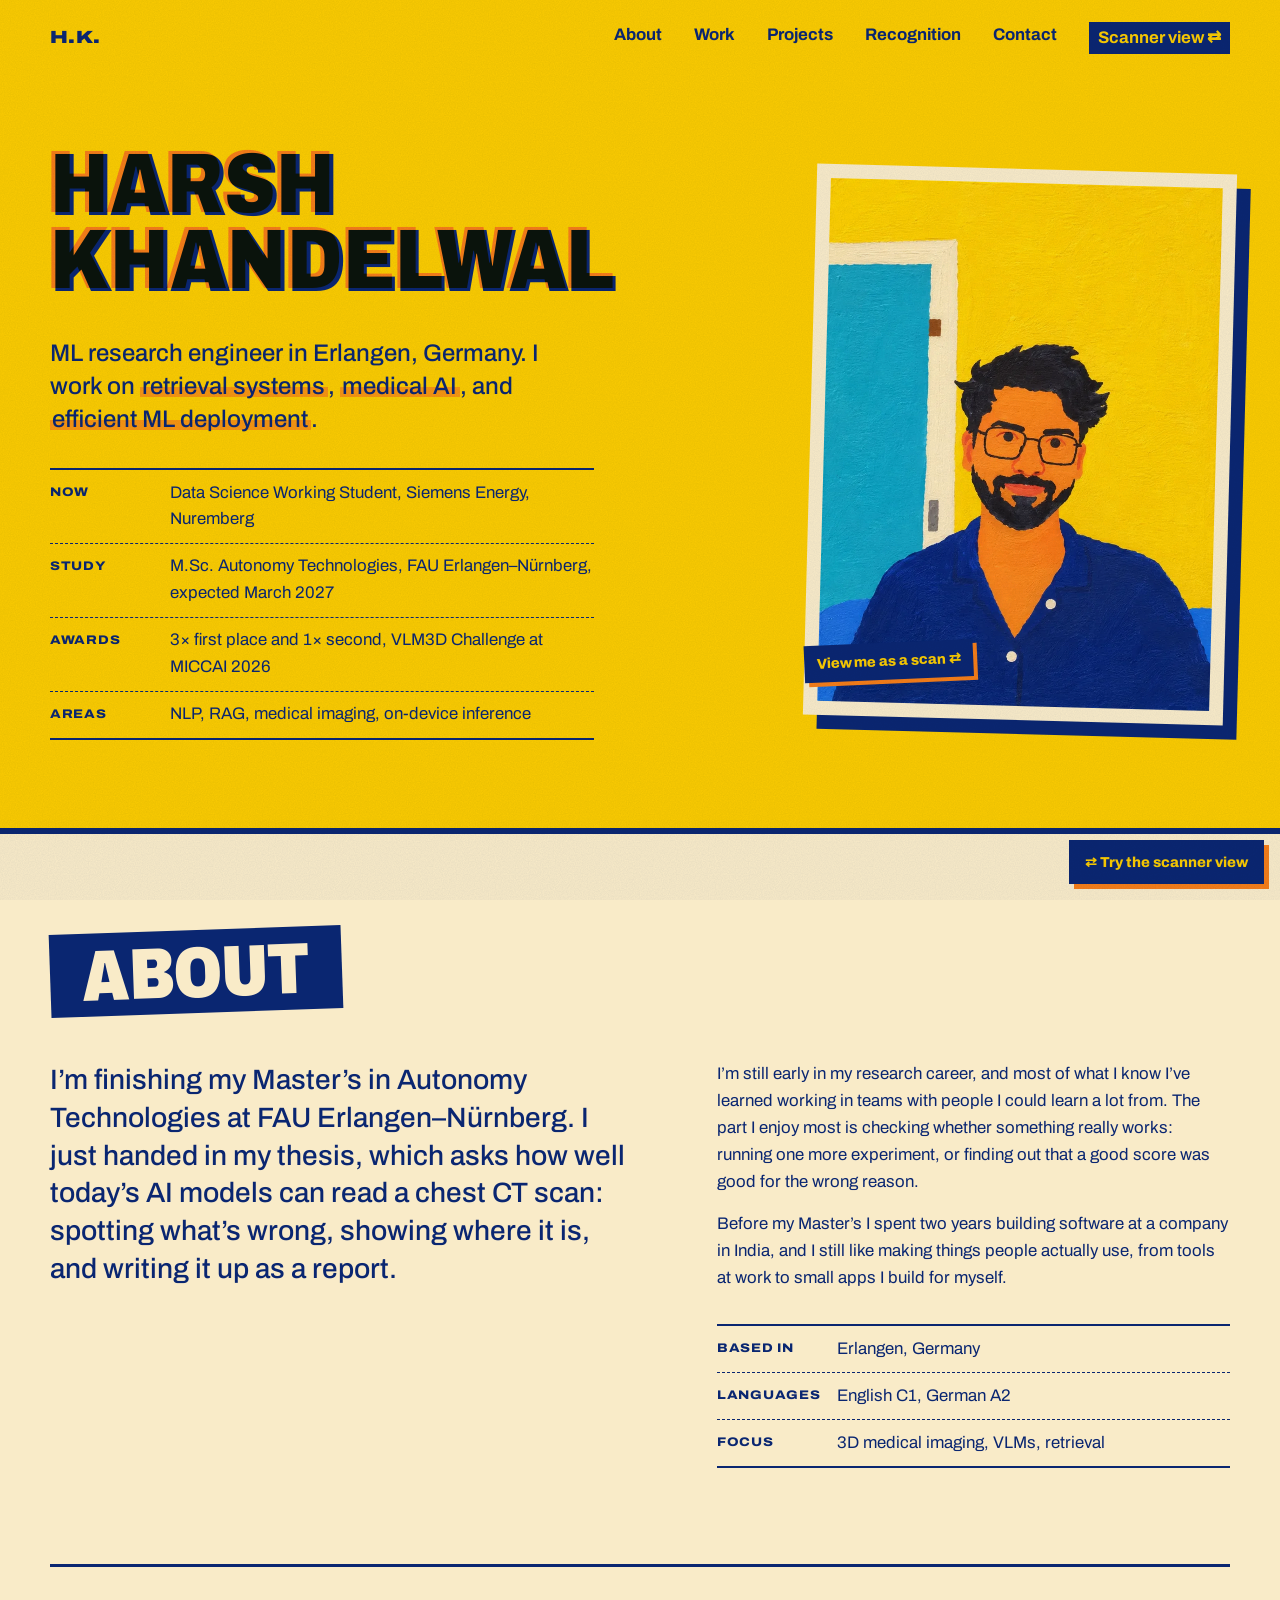
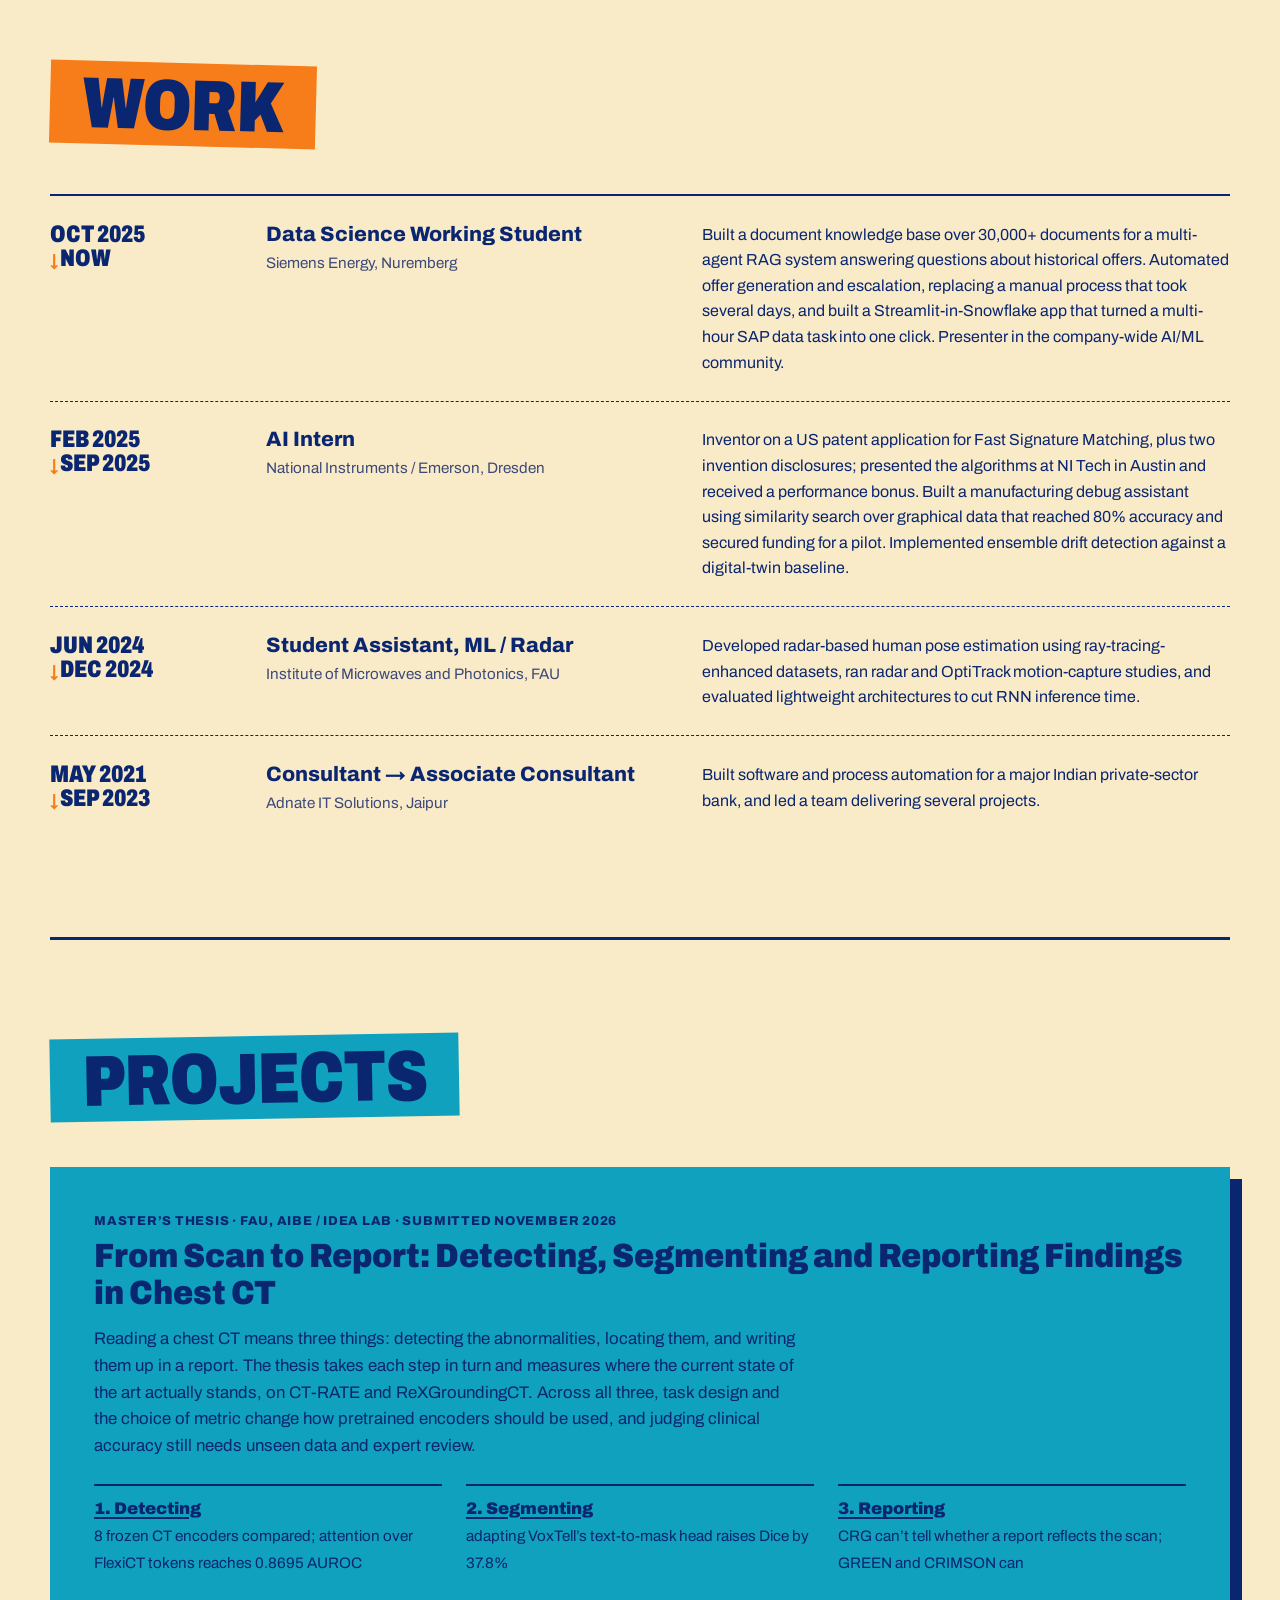
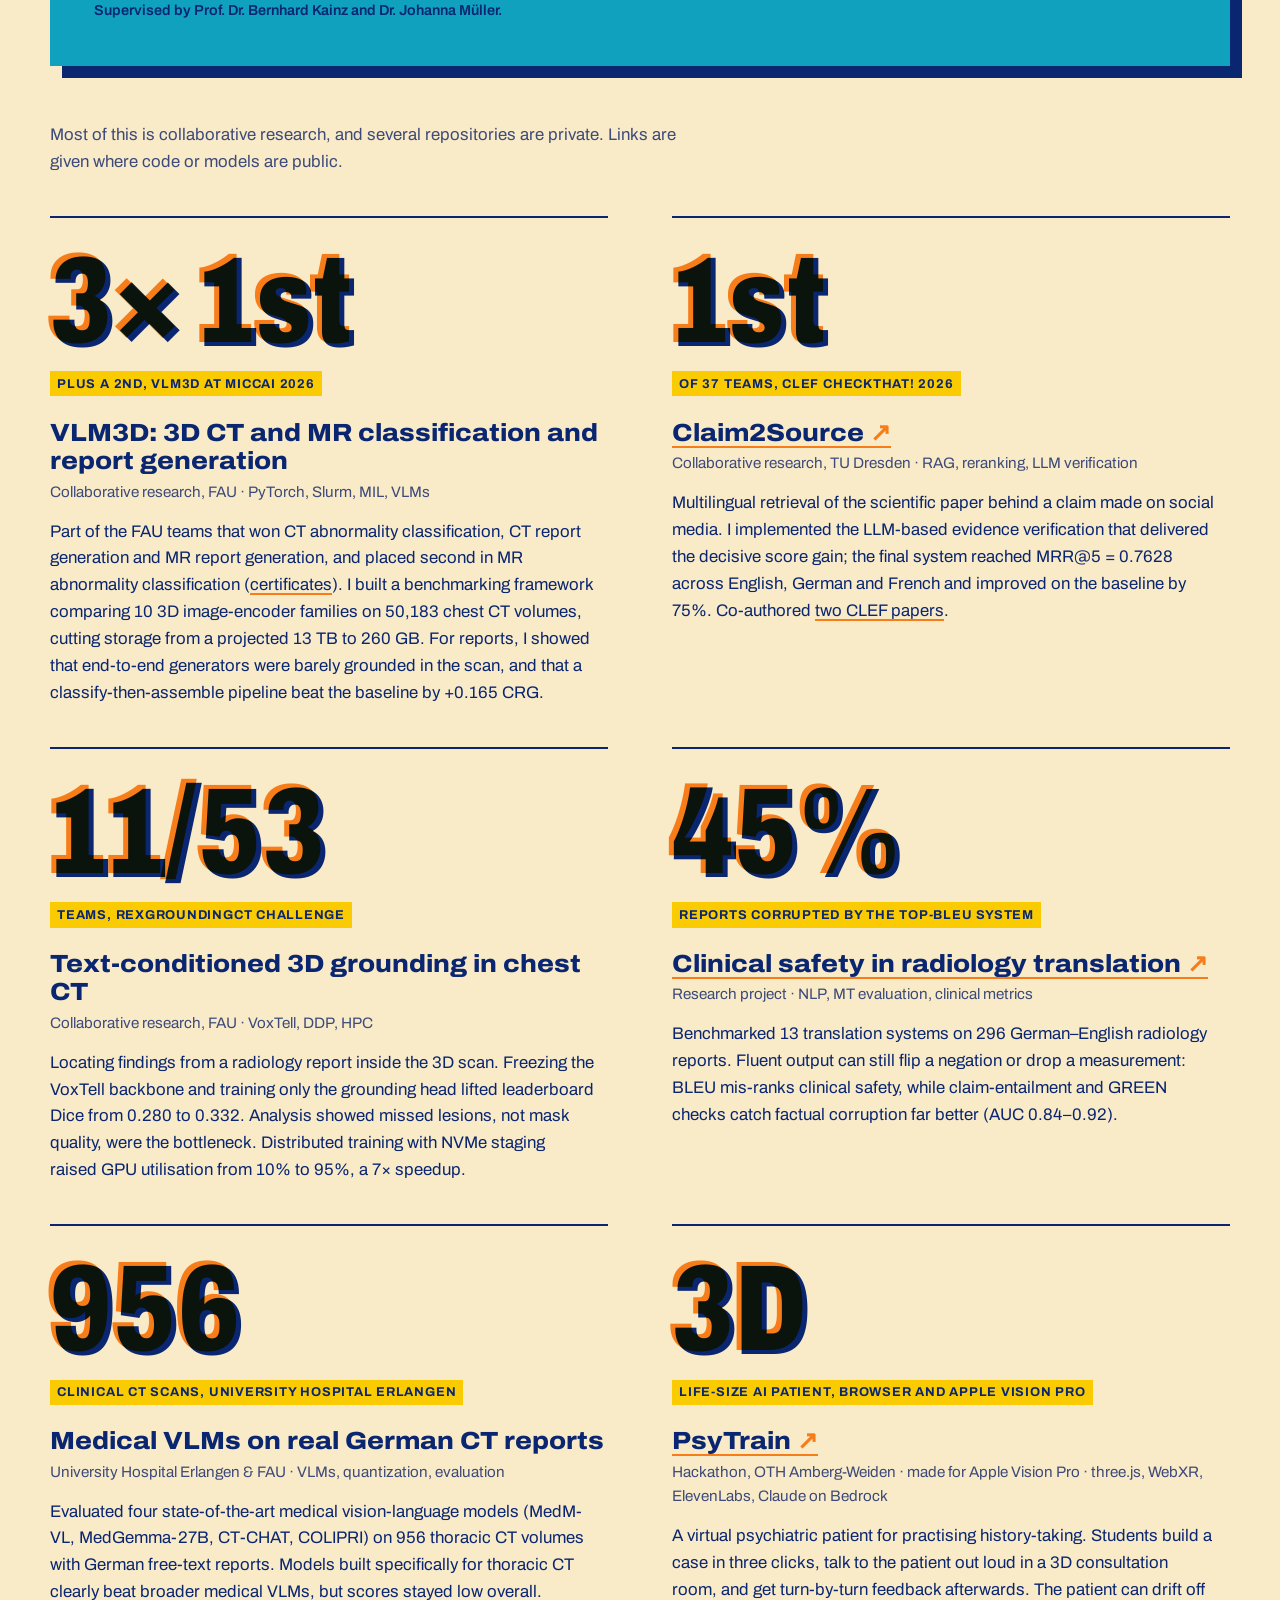
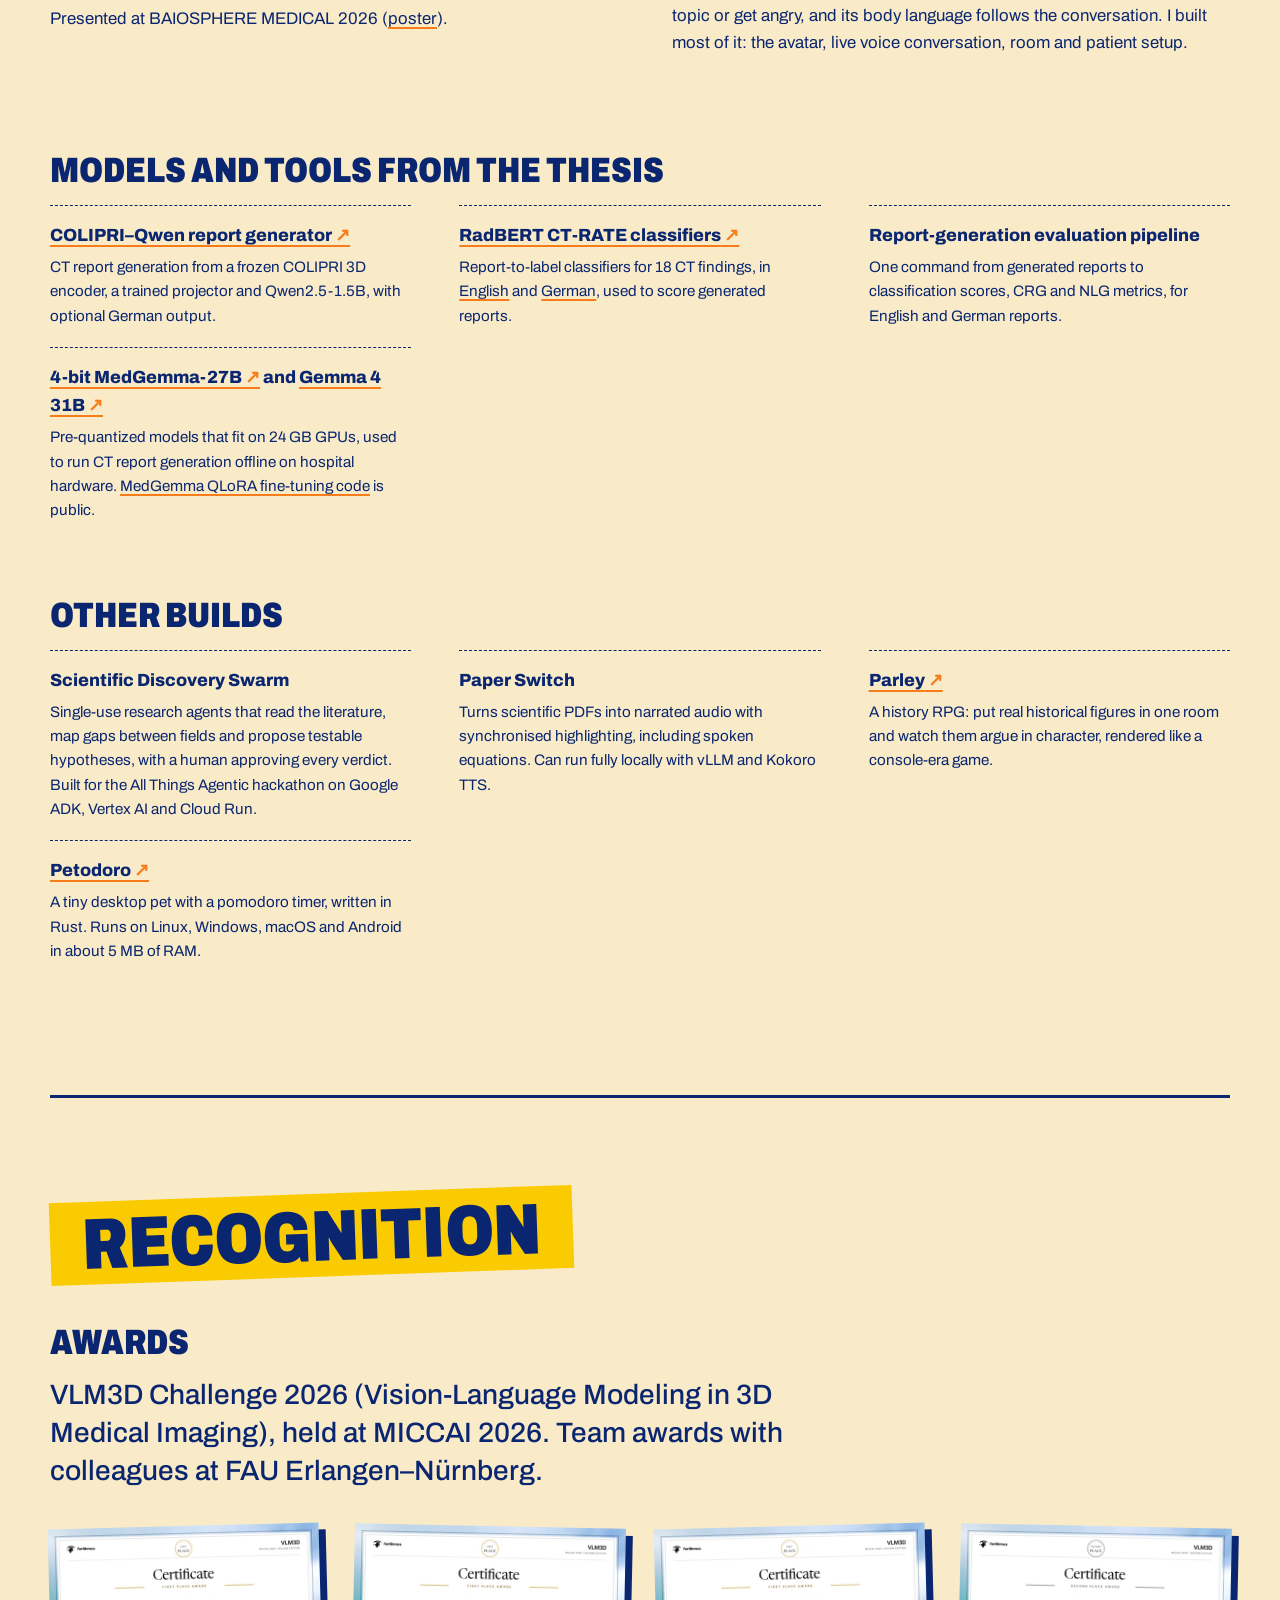
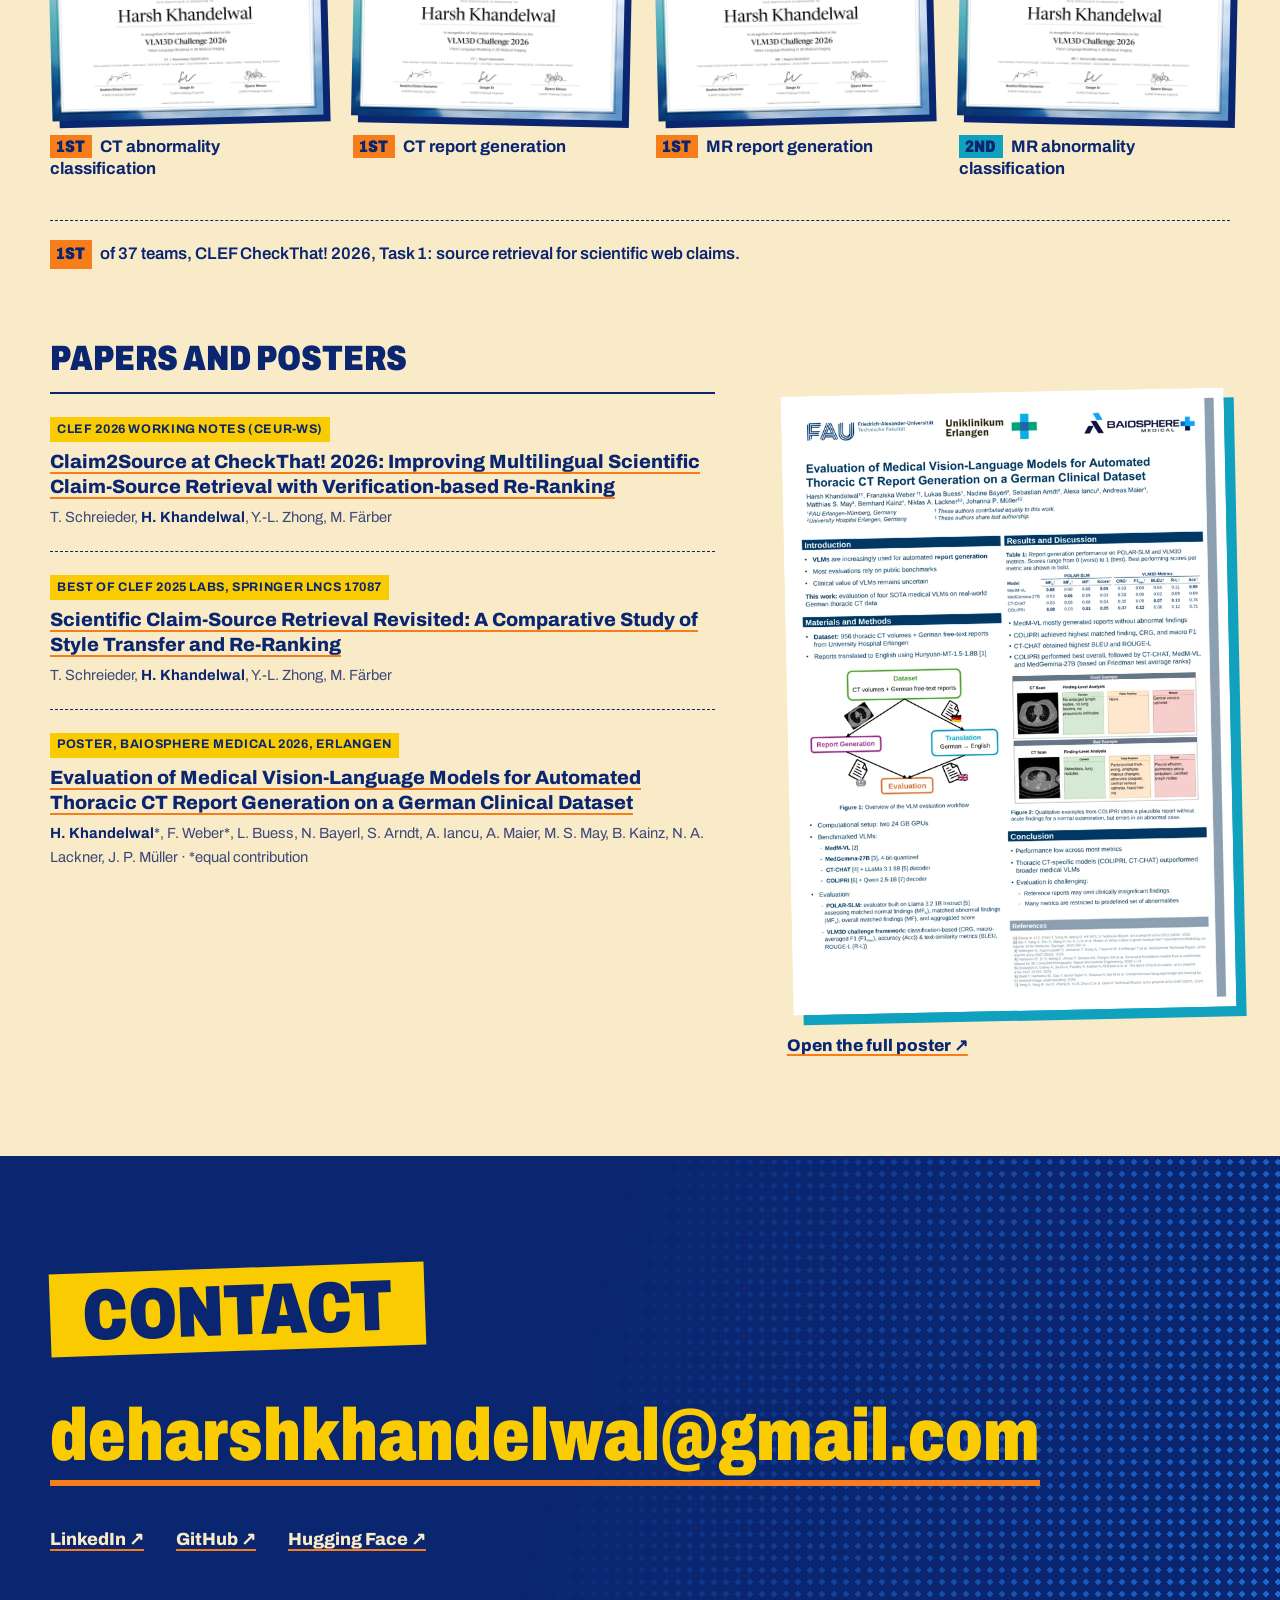
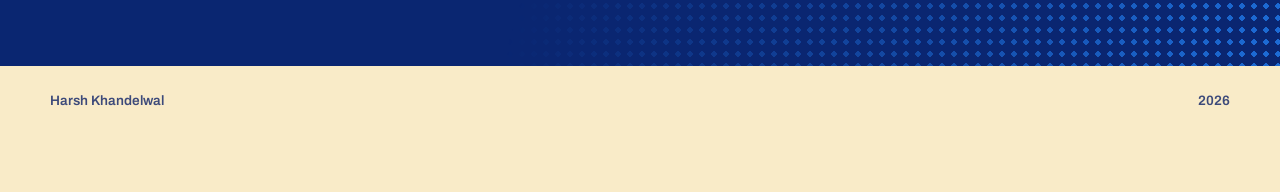
==== commit e7f4c16b: "Redesign site with portrait palette and add scanner view - New poster design using colours from the " ====
--- a/index.html
+++ b/index.html
@@ -3,150 +3,308 @@
 <head>
     <meta charset="UTF-8">
     <meta name="viewport" content="width=device-width, initial-scale=1.0">
-    <meta name="description" content="Harsh Khandelwal — ML Research Engineer in Erlangen, Germany.">
-    <meta name="theme-color" content="#10263b">
+    <meta name="description" content="Harsh Khandelwal: ML researcher in Erlangen working on 3D medical imaging, vision-language models and retrieval. 3× first place at VLM3D (MICCAI 2026).">
+    <meta name="theme-color" content="#fbcb02">
     <title>Harsh Khandelwal — ML Research Engineer</title>
+    <script>
+        // An explicit ?view=poster (from the scanner's "Poster view" links) always wins and is remembered.
+        // Otherwise, visitors who picked the scanner view last time go straight there.
+        (function () {
+            var wantsPoster = /(?:^|[?&])view=poster(?:&|$)/.test(location.search);
+            try {
+                if (wantsPoster) {
+                    localStorage.setItem('hk-view', 'poster');
+                    history.replaceState(null, '', location.pathname + location.hash); // tidy the URL
+                } else if (localStorage.getItem('hk-view') === 'scanner') {
+                    location.replace('scanner.html' + location.hash);
+                }
+            } catch (e) {}
+        })();
+    </script>
     <link rel="preconnect" href="https://fonts.googleapis.com">
     <link rel="preconnect" href="https://fonts.gstatic.com" crossorigin>
-    <link href="https://fonts.googleapis.com/css2?family=Atkinson+Hyperlegible:wght@400;700&amp;family=DM+Mono:wght@400;500&amp;display=swap" rel="stylesheet">
+    <link href="https://fonts.googleapis.com/css2?family=Archivo:ital,wdth,wght@0,62..125,100..900;1,62..125,400&amp;display=swap" rel="stylesheet">
     <link rel="stylesheet" href="style.css">
 </head>
 <body>
-    <a class="skip-link" href="#main-content">Skip to content</a>
-
-    <header class="site-header">
-        <nav class="shell nav" aria-label="Primary navigation">
-            <a href="#about">01 About</a>
-            <a href="#experience">02 Work</a>
-            <a href="#projects">03 Projects</a>
-            <a href="#contact">04 Contact</a>
-        </nav>
-    </header>
+    <a class="skip-link" href="#page-title">Skip to content</a>
+
+    <div class="wall">
+        <header class="site-header shell">
+            <a class="brand" href="#">H.K.</a>
+            <nav class="nav" aria-label="Primary navigation">
+                <a href="#about">About</a>
+                <a href="#experience">Work</a>
+                <a href="#projects">Projects</a>
+                <a href="#recognition">Recognition</a>
+                <a href="#contact">Contact</a>
+                <a class="nav-scan" href="scanner.html" data-view="scanner">Scanner view ⇄</a>
+            </nav>
+        </header>
+
+        <section class="hero shell" aria-labelledby="page-title">
+            <div class="hero-text">
+                <h1 id="page-title" class="misprint" data-text="Harsh Khandelwal">Harsh Khandelwal</h1>
+                <p class="hero-intro">ML research engineer in Erlangen, Germany. I work on <mark>retrieval systems</mark>, <mark>medical AI</mark>, and <mark>efficient ML deployment</mark>.</p>
+                <dl class="facts">
+                    <div><dt>Now</dt><dd>Data Science Working Student, Siemens Energy, Nuremberg</dd></div>
+                    <div><dt>Study</dt><dd>M.Sc. Autonomy Technologies, FAU Erlangen–Nürnberg, expected March 2027</dd></div>
+                    <div><dt>Awards</dt><dd>3× first place and 1× second, VLM3D Challenge at MICCAI 2026</dd></div>
+                    <div><dt>Areas</dt><dd>NLP, RAG, medical imaging, on-device inference</dd></div>
+                </dl>
+            </div>
+            <figure class="portrait">
+                <a class="portrait-link" href="scanner.html" data-view="scanner" aria-label="View this site as a scan">
+                <picture>
+                    <source srcset="images/portrait.webp" type="image/webp">
+                    <img src="images/portrait.jpg" width="720" height="960" alt="Painted portrait of Harsh: dark hair, glasses and beard, navy shirt, in front of a yellow wall and a teal door.">
+                </picture>
+                <span class="scan-tag" aria-hidden="true">View me as a scan ⇄</span>
+                </a>
+            </figure>
+        </section>
+    </div>
 
     <main id="main-content">
-        <section class="hero shell" aria-labelledby="page-title">
-            <div class="hero-main">
-                <p class="kicker">ML research engineer <span>·</span> Erlangen, Germany</p>
-                <h1 id="page-title">Harsh<br>Khandelwal</h1>
-                <p class="hero-intro">I work on retrieval systems, medical AI, and efficient ML deployment.</p>
-            </div>
-            <aside class="hero-notes" aria-label="Current work">
-                <figure class="hero-artifact">
-                    <figcaption><span>PROJECT ARTIFACT</span><strong>RETRIEVAL FLOW</strong></figcaption>
-                    <svg class="artifact-graph" viewBox="0 0 420 180" role="img" aria-labelledby="artifact-title artifact-description">
-                        <title id="artifact-title">Retrieval flow</title>
-                        <desc id="artifact-description">Documents are retrieved, reranked using entities, and returned as source material.</desc>
-                        <path class="artifact-route artifact-route--main" d="M64 108C91 108 112 56 143 56C175 56 205 119 250 119C291 119 318 75 356 75" />
-                        <path class="artifact-route artifact-route--secondary" d="M64 108C163 163 270 161 356 75" />
-                        <g class="artifact-node artifact-node--docs"><circle cx="56" cy="108" r="9" /><text x="56" y="88">30K DOCS</text></g>
-                        <g class="artifact-node artifact-node--retrieve"><circle cx="152" cy="56" r="9" /><text x="152" y="36">RETRIEVE</text></g>
-                        <g class="artifact-node artifact-node--entities"><circle cx="260" cy="119" r="9" /><text x="260" y="145">ENTITIES</text></g>
-                        <g class="artifact-node artifact-node--source"><circle cx="365" cy="75" r="9" /><text x="365" y="55">SOURCES</text></g>
-                    </svg>
-                    <p>Documents → retrieval → entity reranking → sources</p>
-                </figure>
-                <div class="note-line"><span>NOW</span><p>Data Science Working Student<br>Siemens Energy, Nuremberg</p></div>
-                <div class="note-line"><span>STUDY</span><p>M.Sc. Autonomy Technologies<br>FAU Erlangen–Nürnberg · 2026</p></div>
-                <div class="note-line"><span>AREAS</span><p>NLP · RAG · Medical imaging<br>On-device inference</p></div>
-            </aside>
-        </section>
-
-        <section id="about" class="section section--paper">
-            <div class="shell two-column">
-                <div class="section-marker"><span>01</span><span>About</span></div>
-                <div class="section-content about-content">
-                    <h2>Work across research<br>and implementation.</h2>
-                    <p class="lead">I am completing a Master’s degree in Autonomy Technologies at FAU Erlangen–Nürnberg. My current work combines language models, retrieval, automation, and medical-imaging research.</p>
-                    <p>I have worked in industry and research settings on document retrieval, manufacturing analysis, radar-based pose estimation, and clinical report generation. I work mainly with Python, PyTorch, SQL, Docker, vector databases, and cloud ML tools.</p>
-                    <dl class="details-list">
+        <section id="about" class="section shell">
+            <h2 class="tape">About</h2>
+            <div class="about">
+                <p class="lead">I’m finishing my Master’s in Autonomy Technologies at FAU Erlangen–Nürnberg. I just handed in my thesis, which asks how well today’s AI models can read a chest CT scan: spotting what’s wrong, showing where it is, and writing it up as a report.</p>
+                <div>
+                    <p>I’m still early in my research career, and most of what I know I’ve learned working in teams with people I could learn a lot from. The part I enjoy most is checking whether something really works: running one more experiment, or finding out that a good score was good for the wrong reason.</p>
+                    <p>Before my Master’s I spent two years building software at a company in India, and I still like making things people actually use, from tools at work to small apps I build for myself.</p>
+                    <dl class="facts">
                         <div><dt>Based in</dt><dd>Erlangen, Germany</dd></div>
-                        <div><dt>Languages</dt><dd>English C1 · German A2</dd></div>
-                        <div><dt>Focus</dt><dd>Retrieval · medical AI · deployment</dd></div>
+                        <div><dt>Languages</dt><dd>English C1, German A2</dd></div>
+                        <div><dt>Focus</dt><dd>3D medical imaging, VLMs, retrieval</dd></div>
                     </dl>
                 </div>
             </div>
         </section>
 
-        <section id="experience" class="section section--blue">
+        <section id="experience" class="section shell">
+            <h2 class="tape tape--orange">Work</h2>
+            <ol class="jobs">
+                <li class="job">
+                    <p class="job-date"><span>Oct 2025</span><span>now</span></p>
+                    <div>
+                        <h3>Data Science Working Student</h3>
+                        <p class="job-meta">Siemens Energy, Nuremberg</p>
+                    </div>
+                    <p class="job-copy">Built a document knowledge base over 30,000+ documents for a multi-agent RAG system answering questions about historical offers. Automated offer generation and escalation, replacing a manual process that took several days, and built a Streamlit-in-Snowflake app that turned a multi-hour SAP data task into one click. Presenter in the company-wide AI/ML community.</p>
+                </li>
+                <li class="job">
+                    <p class="job-date"><span>Feb 2025</span><span>Sep 2025</span></p>
+                    <div>
+                        <h3>AI Intern</h3>
+                        <p class="job-meta">National Instruments / Emerson, Dresden</p>
+                    </div>
+                    <p class="job-copy">Inventor on a US patent application for Fast Signature Matching, plus two invention disclosures; presented the algorithms at NI Tech in Austin and received a performance bonus. Built a manufacturing debug assistant using similarity search over graphical data that reached 80% accuracy and secured funding for a pilot. Implemented ensemble drift detection against a digital-twin baseline.</p>
+                </li>
+                <li class="job">
+                    <p class="job-date"><span>Jun 2024</span><span>Dec 2024</span></p>
+                    <div>
+                        <h3>Student Assistant, ML / Radar</h3>
+                        <p class="job-meta">Institute of Microwaves and Photonics, FAU</p>
+                    </div>
+                    <p class="job-copy">Developed radar-based human pose estimation using ray-tracing-enhanced datasets, ran radar and OptiTrack motion-capture studies, and evaluated lightweight architectures to cut RNN inference time.</p>
+                </li>
+                <li class="job">
+                    <p class="job-date"><span>May 2021</span><span>Sep 2023</span></p>
+                    <div>
+                        <h3>Consultant → Associate Consultant</h3>
+                        <p class="job-meta">Adnate IT Solutions, Jaipur</p>
+                    </div>
+                    <p class="job-copy">Built software and process automation for a major Indian private-sector bank, and led a team delivering several projects.</p>
+                </li>
+            </ol>
+        </section>
+
+        <section id="projects" class="section shell">
+            <h2 class="tape">Projects</h2>
+
+            <article class="thesis">
+                <div class="thesis-body">
+                    <p class="thesis-kicker">Master’s thesis · FAU, AIBE / IDEA Lab · submitted November 2026</p>
+                    <h3>From Scan to Report: Detecting, Segmenting and Reporting Findings in Chest CT</h3>
+                    <p>Reading a chest CT means three things: detecting the abnormalities, locating them, and writing them up in a report. The thesis takes each step in turn and measures where the current state of the art actually stands, on CT-RATE and ReXGroundingCT. Across all three, task design and the choice of metric change how pretrained encoders should be used, and judging clinical accuracy still needs unseen data and expert review.</p>
+                    <ol class="thesis-studies">
+                        <li><a href="#p-vlm3d">Detecting</a><span>8 frozen CT encoders compared; attention over FlexiCT tokens reaches 0.8695 AUROC</span></li>
+                        <li><a href="#p-grounding">Segmenting</a><span>adapting VoxTell’s text-to-mask head raises Dice by 37.8%</span></li>
+                        <li><a href="#p-vlm3d">Reporting</a><span>CRG can’t tell whether a report reflects the scan; GREEN and CRIMSON can</span></li>
+                    </ol>
+                    <p class="thesis-meta">Supervised by Prof. Dr. Bernhard Kainz and Dr. Johanna Müller.</p>
+                </div>
+            </article>
+
+            <p class="note">Most of this is collaborative research, and several repositories are private. Links are given where code or models are public.</p>
+            <div class="projects">
+                <article class="project" id="p-vlm3d">
+                    <p class="stat misprint" data-text="3× 1st">3× 1st</p>
+                    <p class="stat-label">plus a 2nd, VLM3D at MICCAI 2026</p>
+                    <h3>VLM3D: 3D CT and MR classification and report generation</h3>
+                    <p class="project-meta">Collaborative research, FAU · PyTorch, Slurm, MIL, VLMs</p>
+                    <p>Part of the FAU teams that won CT abnormality classification, CT report generation and MR report generation, and placed second in MR abnormality classification (<a href="#awards">certificates</a>). I built a benchmarking framework comparing 10 3D image-encoder families on 50,183 chest CT volumes, cutting storage from a projected 13 TB to 260 GB. For reports, I showed that end-to-end generators were barely grounded in the scan, and that a classify-then-assemble pipeline beat the baseline by +0.165 CRG.</p>
+                </article>
+                <article class="project">
+                    <p class="stat misprint" data-text="1st">1st</p>
+                    <p class="stat-label">of 37 teams, CLEF CheckThat! 2026</p>
+                    <h3><a href="https://github.com/faerber-lab/CheckThat2026" target="_blank" rel="noopener">Claim2Source</a></h3>
+                    <p class="project-meta">Collaborative research, TU Dresden · RAG, reranking, LLM verification</p>
+                    <p>Multilingual retrieval of the scientific paper behind a claim made on social media. I implemented the LLM-based evidence verification that delivered the decisive score gain; the final system reached MRR@5 = 0.7628 across English, German and French and improved on the baseline by 75%. Co-authored <a href="#papers">two CLEF papers</a>.</p>
+                </article>
+                <article class="project" id="p-grounding">
+                    <p class="stat misprint" data-text="11/53">11/53</p>
+                    <p class="stat-label">teams, ReXGroundingCT challenge</p>
+                    <h3>Text-conditioned 3D grounding in chest CT</h3>
+                    <p class="project-meta">Collaborative research, FAU · VoxTell, DDP, HPC</p>
+                    <p>Locating findings from a radiology report inside the 3D scan. Freezing the VoxTell backbone and training only the grounding head lifted leaderboard Dice from 0.280 to 0.332. Analysis showed missed lesions, not mask quality, were the bottleneck. Distributed training with NVMe staging raised GPU utilisation from 10% to 95%, a 7× speedup.</p>
+                </article>
+                <article class="project" id="p-translation">
+                    <p class="stat misprint" data-text="45%">45%</p>
+                    <p class="stat-label">reports corrupted by the top-BLEU system</p>
+                    <h3><a href="https://github.com/Switchharsh/german_medical_translator" target="_blank" rel="noopener">Clinical safety in radiology translation</a></h3>
+                    <p class="project-meta">Research project · NLP, MT evaluation, clinical metrics</p>
+                    <p>Benchmarked 13 translation systems on 296 German–English radiology reports. Fluent output can still flip a negation or drop a measurement: BLEU mis-ranks clinical safety, while claim-entailment and GREEN checks catch factual corruption far better (AUC 0.84–0.92).</p>
+                </article>
+                <article class="project">
+                    <p class="stat misprint" data-text="956">956</p>
+                    <p class="stat-label">clinical CT scans, University Hospital Erlangen</p>
+                    <h3>Medical VLMs on real German CT reports</h3>
+                    <p class="project-meta">University Hospital Erlangen &amp; FAU · VLMs, quantization, evaluation</p>
+                    <p>Evaluated four state-of-the-art medical vision-language models (MedM-VL, MedGemma-27B, CT-CHAT, COLIPRI) on 956 thoracic CT volumes with German free-text reports. Models built specifically for thoracic CT clearly beat broader medical VLMs, but scores stayed low overall. Presented at BAIOSPHERE MEDICAL 2026 (<a href="#papers">poster</a>).</p>
+                </article>
+                <article class="project">
+                    <p class="stat misprint" data-text="3D">3D</p>
+                    <p class="stat-label">life-size AI patient, browser and Apple Vision Pro</p>
+                    <h3><a href="https://github.com/DEBANJANAB991/PsyTrain" target="_blank" rel="noopener">PsyTrain</a></h3>
+                    <p class="project-meta">Hackathon, OTH Amberg-Weiden · made for Apple Vision Pro · three.js, WebXR, ElevenLabs, Claude on Bedrock</p>
+                    <p>A virtual psychiatric patient for practising history-taking. Students build a case in three clicks, talk to the patient out loud in a 3D consultation room, and get turn-by-turn feedback afterwards. The patient can drift off topic or get angry, and its body language follows the conversation. I built most of it: the avatar, live voice conversation, room and patient setup.</p>
+                </article>
+            </div>
+
+            <h3 class="more-title">Models and tools from the thesis</h3>
+            <ul class="more">
+                <li>
+                    <h4><a href="https://huggingface.co/suitch/colipri-qwen-report-generator" target="_blank" rel="noopener">COLIPRI–Qwen report generator</a></h4>
+                    <p>CT report generation from a frozen COLIPRI 3D encoder, a trained projector and Qwen2.5-1.5B, with optional German output.</p>
+                </li>
+                <li>
+                    <h4><a href="https://huggingface.co/suitch/radbert-english-ctrate-classifier" target="_blank" rel="noopener">RadBERT CT-RATE classifiers</a></h4>
+                    <p>Report-to-label classifiers for 18 CT findings, in <a href="https://huggingface.co/suitch/radbert-english-ctrate-classifier" target="_blank" rel="noopener">English</a> and <a href="https://huggingface.co/suitch/radbert-german-ctrate-classifier" target="_blank" rel="noopener">German</a>, used to score generated reports.</p>
+                </li>
+                <li>
+                    <h4>Report-generation evaluation pipeline</h4>
+                    <p>One command from generated reports to classification scores, CRG and NLG metrics, for English and German reports.</p>
+                </li>
+                <li>
+                    <h4><a href="https://huggingface.co/suitch/medgemma-27b-it-4bit" target="_blank" rel="noopener">4-bit MedGemma-27B</a> and <a href="https://huggingface.co/suitch/gemma-4-31B-it-4bit" target="_blank" rel="noopener">Gemma 4 31B</a></h4>
+                    <p>Pre-quantized models that fit on 24 GB GPUs, used to run CT report generation offline on hospital hardware. <a href="https://github.com/Switchharsh/medgemma_finetune" target="_blank" rel="noopener">MedGemma QLoRA fine-tuning code</a> is public.</p>
+                </li>
+            </ul>
+
+            <h3 class="more-title">Other builds</h3>
+            <ul class="more">
+                <li>
+                    <h4>Scientific Discovery Swarm</h4>
+                    <p>Single-use research agents that read the literature, map gaps between fields and propose testable hypotheses, with a human approving every verdict. Built for the All Things Agentic hackathon on Google ADK, Vertex AI and Cloud Run.</p>
+                </li>
+                <li>
+                    <h4>Paper Switch</h4>
+                    <p>Turns scientific PDFs into narrated audio with synchronised highlighting, including spoken equations. Can run fully locally with vLLM and Kokoro TTS.</p>
+                </li>
+                <li>
+                    <h4><a href="https://github.com/Switchharsh/history_immerse" target="_blank" rel="noopener">Parley</a></h4>
+                    <p>A history RPG: put real historical figures in one room and watch them argue in character, rendered like a console-era game.</p>
+                </li>
+                <li>
+                    <h4><a href="https://github.com/Switchharsh/petodoro" target="_blank" rel="noopener">Petodoro</a></h4>
+                    <p>A tiny desktop pet with a pomodoro timer, written in Rust. Runs on Linux, Windows, macOS and Android in about 5 MB of RAM.</p>
+                </li>
+            </ul>
+        </section>
+
+        <section id="recognition" class="section shell">
+            <h2 class="tape tape--paper">Recognition</h2>
+            <div id="awards" class="sub">
+                <h3 class="more-title">Awards</h3>
+                <p class="lead awards-intro">VLM3D Challenge 2026 (Vision-Language Modeling in 3D Medical Imaging), held at MICCAI 2026. Team awards with colleagues at FAU Erlangen–Nürnberg.</p>
+            <ul class="certs">
+                    <li>
+                        <a href="images/awards/vlm3d-2026-ct-classification.webp" target="_blank" rel="noopener">
+                            <img src="images/awards/vlm3d-2026-ct-classification-thumb.webp" width="560" height="396" loading="lazy" alt="VLM3D Challenge 2026 certificate: 1st place, CT abnormality classification, presented to Harsh Khandelwal.">
+                        </a>
+                        <p><strong class="place">1st</strong> CT abnormality classification</p>
+                    </li>
+                    <li>
+                        <a href="images/awards/vlm3d-2026-ct-report-generation.webp" target="_blank" rel="noopener">
+                            <img src="images/awards/vlm3d-2026-ct-report-generation-thumb.webp" width="560" height="396" loading="lazy" alt="VLM3D Challenge 2026 certificate: 1st place, CT report generation, presented to Harsh Khandelwal.">
+                        </a>
+                        <p><strong class="place">1st</strong> CT report generation</p>
+                    </li>
+                    <li>
+                        <a href="images/awards/vlm3d-2026-mr-report-generation.webp" target="_blank" rel="noopener">
+                            <img src="images/awards/vlm3d-2026-mr-report-generation-thumb.webp" width="560" height="396" loading="lazy" alt="VLM3D Challenge 2026 certificate: 1st place, MR report generation, presented to Harsh Khandelwal.">
+                        </a>
+                        <p><strong class="place">1st</strong> MR report generation</p>
+                    </li>
+                    <li>
+                        <a href="images/awards/vlm3d-2026-mr-classification.webp" target="_blank" rel="noopener">
+                            <img src="images/awards/vlm3d-2026-mr-classification-thumb.webp" width="560" height="396" loading="lazy" alt="VLM3D Challenge 2026 certificate: 2nd place, MR abnormality classification, presented to Harsh Khandelwal.">
+                        </a>
+                        <p><strong class="place place--second">2nd</strong> MR abnormality classification</p>
+                    </li>
+            </ul>
+            <p class="awards-also"><strong class="place">1st</strong> of 37 teams, CLEF CheckThat! 2026, Task 1: source retrieval for scientific web claims.</p>
+            </div>
+            <div id="papers" class="sub">
+                <h3 class="more-title">Papers and posters</h3>
+                <div class="papers">
+                <ol class="pubs">
+                    <li>
+                        <p class="pub-venue">CLEF 2026 Working Notes (CEUR-WS)</p>
+                        <h3><a href="https://arxiv.org/abs/2607.04043" target="_blank" rel="noopener">Claim2Source at CheckThat! 2026: Improving Multilingual Scientific Claim-Source Retrieval with Verification-based Re-Ranking</a></h3>
+                        <p class="pub-authors">T. Schreieder, <strong>H. Khandelwal</strong>, Y.-L. Zhong, M. Färber</p>
+                    </li>
+                    <li>
+                        <p class="pub-venue">Best of CLEF 2025 Labs, Springer LNCS 17087</p>
+                        <h3><a href="https://arxiv.org/abs/2607.15875" target="_blank" rel="noopener">Scientific Claim-Source Retrieval Revisited: A Comparative Study of Style Transfer and Re-Ranking</a></h3>
+                        <p class="pub-authors">T. Schreieder, <strong>H. Khandelwal</strong>, Y.-L. Zhong, M. Färber</p>
+                    </li>
+                    <li>
+                        <p class="pub-venue">Poster, BAIOSPHERE MEDICAL 2026, Erlangen</p>
+                        <h3><a href="images/baiosphere-2026-poster.webp" target="_blank" rel="noopener">Evaluation of Medical Vision-Language Models for Automated Thoracic CT Report Generation on a German Clinical Dataset</a></h3>
+                        <p class="pub-authors"><strong>H. Khandelwal</strong>*, F. Weber*, L. Buess, N. Bayerl, S. Arndt, A. Iancu, A. Maier, M. S. May, B. Kainz, N. A. Lackner, J. P. Müller · *equal contribution</p>
+                    </li>
+                </ol>
+                <a class="poster" href="images/baiosphere-2026-poster.webp" target="_blank" rel="noopener">
+                    <img src="images/baiosphere-2026-poster-thumb.webp" width="636" height="900" loading="lazy" alt="The BAIOSPHERE MEDICAL 2026 poster: workflow diagram, results table comparing four VLMs, and qualitative COLIPRI examples.">
+                    <span>Open the full poster ↗</span>
+                </a>
+            </div>
+            </div>
+        </section>
+
+        <section id="contact" class="contact">
             <div class="shell">
-                <div class="section-marker section-marker--light"><span>02</span><span>Work</span></div>
-                <div class="work-header">
-                    <h2>Work experience</h2>
-                    <p>Industry and research roles.</p>
-                </div>
-                <div class="timeline">
-                    <article class="job">
-                        <p class="job-date">OCT 2025 — PRESENT</p>
-                        <div><h3>Data Science Working Student</h3><p class="job-company">Siemens Energy · Nuremberg</p></div>
-                        <p class="job-copy">Building a multi-agent RAG pipeline for 30,000 documents. Also working on data automation and reporting with Snowflake, Power BI, Azure ML, SAP, and Streamlit.</p>
-                    </article>
-                    <article class="job">
-                        <p class="job-date">FEB 2025 — SEP 2025</p>
-                        <div><h3>AI Intern</h3><p class="job-company">National Instruments / Emerson · Dresden</p></div>
-                        <p class="job-copy">Filed a US patent application for Fast Signature Matching. Built a manufacturing debug assistant with tool-calling agents and statistical similarity search. Implemented a data-drift detection pipeline.</p>
-                    </article>
-                    <article class="job">
-                        <p class="job-date">JUN 2024 — DEC 2024</p>
-                        <div><h3>Student Assistant, ML / Radar</h3><p class="job-company">Institute of Microwaves and Photonics, FAU</p></div>
-                        <p class="job-copy">Developed a radar-based human pose-estimation system and evaluated lightweight RNN architectures for motion capture.</p>
-                    </article>
-                    <article class="job">
-                        <p class="job-date">MAY 2021 — SEP 2023</p>
-                        <div><h3>Consultant → Associate Consultant</h3><p class="job-company">Adnate IT Solutions · Jaipur</p></div>
-                        <p class="job-copy">Developed Java, SQL, and API workflows for enterprise procurement systems.</p>
-                    </article>
-                </div>
-            </div>
-        </section>
-
-        <section id="projects" class="section section--paper">
-            <div class="shell two-column">
-                <div class="section-marker"><span>03</span><span>Projects</span></div>
-                <div class="section-content">
-                    <h2>Projects</h2>
-                    <p class="project-intro">Some project repositories are private. They are listed here without code or repository links.</p>
-                    <div class="project-list">
-                        <article class="project-row">
-                            <div class="project-number">01</div>
-                            <div><p class="project-type">RESEARCH PROJECT · PUBLIC REPOSITORY</p><h3>claim2source</h3><p>Evidence-based multilingual retrieval with entity-based reranking. Ranked first of 61 teams at CLEF CheckThat! 2025 and improved the official baseline score by 75%.</p><a class="project-repo" href="https://github.com/faerber-lab/CheckThat2026" target="_blank" rel="noopener">Repository ↗</a></div>
-                            <ul class="project-tags"><li>RAG</li><li>Reranking</li><li>NLP</li></ul>
-                        </article>
-                        <article class="project-row">
-                            <div class="project-number">02</div>
-                            <div><p class="project-type">PERSONAL PROJECT · PRIVATE</p><h3>KernelForge Studio</h3><p>Android ML optimisation toolkit with custom I8MM/NEON kernels, thermal logging, correctness checks, and reproducible benchmarks. Reached a 30.1× exact-output GEMM speedup over a scalar baseline on Dimensity 8400 Ultra.</p></div>
-                            <ul class="project-tags"><li>C++20</li><li>ARMv9</li><li>QNN</li></ul>
-                        </article>
-                        <article class="project-row">
-                            <div class="project-number">03</div>
-                            <div><p class="project-type">RESEARCH PROJECT · PRIVATE</p><h3>CT report generation</h3><p>Tested vision-language models for offline CT report generation. Built a preprocessing path for CT volumes, model containers, and German report output. Presented at BAIOSPHERE MEDICAL 2026.</p></div>
-                            <ul class="project-tags"><li>VLM</li><li>Docker</li><li>QLoRA</li></ul>
-                        </article>
-                        <article class="project-row">
-                            <div class="project-number">04</div>
-                            <div><p class="project-type">IMPLEMENTATION</p><h3>MedGemma fine-tuning on CT-RATE</h3><p>QLoRA training and inference workflow for MedGemma-27B on CT volumes, including stratified data preparation and slice-aware training settings.</p></div>
-                            <ul class="project-tags"><li>Python</li><li>MedGemma</li><li>CT-RATE</li></ul>
-                        </article>
-                    </div>
-                </div>
-            </div>
-        </section>
-
-        <section id="contact" class="contact">
-            <div class="shell contact-grid">
-                <div class="section-marker section-marker--light"><span>04</span><span>Contact</span></div>
-                <div>
-                    <h2>Contact</h2>
-                    <a class="email" href="mailto:deharshkhandelwal@gmail.com">deharshkhandelwal@gmail.com</a>
-                    <div class="socials" aria-label="Social links">
-                        <a href="https://linkedin.com/in/harsh-khandelwal" target="_blank" rel="noopener">LinkedIn <span aria-hidden="true">↗</span></a>
-                        <a href="https://github.com/Switchharsh" target="_blank" rel="noopener">GitHub <span aria-hidden="true">↗</span></a>
-                        <a href="https://huggingface.co/suitch" target="_blank" rel="noopener">Hugging Face <span aria-hidden="true">↗</span></a>
-                    </div>
-                </div>
+                <h2 class="tape tape--paper">Contact</h2>
+                <a class="email" href="mailto:deharshkhandelwal@gmail.com">deharshkhandelwal@gmail.com</a>
+                <p class="socials">
+                    <a href="https://linkedin.com/in/harsh-khandelwal" target="_blank" rel="noopener">LinkedIn ↗</a>
+                    <a href="https://github.com/Switchharsh" target="_blank" rel="noopener">GitHub ↗</a>
+                    <a href="https://huggingface.co/suitch" target="_blank" rel="noopener">Hugging Face ↗</a>
+                </p>
             </div>
         </section>
     </main>
 
     <footer class="site-footer shell"><span>Harsh Khandelwal</span><span>2026</span></footer>
+
+    <a class="view-switch" href="scanner.html" data-view="scanner">⇄ Try the scanner view</a>
+    <script>
+        document.querySelectorAll('[data-view]').forEach(function (a) {
+            a.addEventListener('click', function () { try { localStorage.setItem('hk-view', a.dataset.view); } catch (e) {} });
+        });
+    </script>
 </body>
 </html>
--- a/style.css
+++ b/style.css
@@ -1,70 +1,268 @@
+/* Palette taken from the painted portrait (images/portrait.*):
+   yellow wall, cream door frame, navy shirt, orange skin, teal door, blue sofa. */
 :root {
-    --blue: #18392e;
-    --blue-deep: #0b1913;
-    --paper: #f3f1e8;
-    --paper-bright: #faf9f3;
-    --ink: #17231b;
-    --muted: #647267;
-    --line: #c3cbc0;
-    --orange: #df754a;
-    --cyan: #d7ef76;
-    --serif: 'Atkinson Hyperlegible', Arial, sans-serif;
-    --sans: 'Atkinson Hyperlegible', Arial, sans-serif;
-    --mono: 'DM Mono', monospace;
-    --shell: 1200px;
+    --yellow: #fbcb02;
+    --cream: #f9ebc8;
+    --navy: #0a2671;
+    --orange: #f67d19;
+    --red: #ea5430;
+    --teal: #0fa1bd;
+    --blue: #1d6cd6;
+    --ink: #0a2671;          /* body text is the shirt navy */
+    --muted: #3d4a7a;        /* softened navy, still AA on cream and yellow */
+    --font: 'Archivo', 'Helvetica Neue', Arial, sans-serif;
+    --shell: 1180px;
+    --grain: url("data:image/svg+xml,%3Csvg xmlns='http://www.w3.org/2000/svg' width='220' height='220'%3E%3Cfilter id='n'%3E%3CfeTurbulence type='fractalNoise' baseFrequency='.85' numOctaves='3' stitchTiles='stitch'/%3E%3CfeColorMatrix values='0 0 0 0 0.04 0 0 0 0 0.1 0 0 0 0 0.3 0 0 0 .5 0'/%3E%3C/filter%3E%3Crect width='100%25' height='100%25' filter='url(%23n)'/%3E%3C/svg%3E");
 }
 
 * { box-sizing: border-box; }
 html { scroll-behavior: smooth; }
-body { margin: 0; background: var(--paper); color: var(--ink); font-family: var(--sans); font-size: 18px; -webkit-font-smoothing: antialiased; }
-a { color: inherit; }
-a:focus-visible { outline: 3px solid var(--orange); outline-offset: 4px; }
-h1, h2, h3, p { margin-top: 0; }
-.shell { width: min(calc(100% - 64px), var(--shell)); margin-inline: auto; }
-.skip-link { position: fixed; top: -4rem; left: 1rem; z-index: 10; padding: .75rem 1rem; background: var(--cyan); color: var(--blue-deep); font: .72rem var(--mono); text-decoration: none; }.skip-link:focus { top: 1rem; }
-
-.site-header { position: sticky; top: 0; z-index: 5; border-bottom: 1px solid rgba(241,239,232,.2); background: var(--blue); }
-.nav { min-height: 64px; display: flex; align-items: center; justify-content: space-between; gap: 1.5rem; }.nav a { padding: .75rem 0; color: #dce5e7; font: .72rem var(--mono); letter-spacing: .055em; text-decoration: underline; text-decoration-color: transparent; text-decoration-thickness: 2px; text-underline-offset: .32rem; text-transform: uppercase; }.nav a:hover { color: var(--cyan); text-decoration-color: currentColor; }
-
-.hero { min-height: 700px; padding: clamp(5rem, 11vw, 10rem) 0 clamp(4rem, 8vw, 7rem); display: grid; grid-template-columns: minmax(0, 1fr) minmax(300px, .6fr); align-items: end; gap: clamp(3rem, 10vw, 10rem); position: relative; }.hero::before { content: ''; position: absolute; top: 0; bottom: 0; left: calc(50% - 50vw); width: 7px; background: var(--orange); }.kicker { margin-bottom: 1.1rem; color: var(--blue); font: .72rem var(--mono); letter-spacing: .055em; text-transform: uppercase; }.kicker span { color: var(--orange); }.hero h1 { margin-bottom: 1.8rem; font: 400 clamp(4.9rem, 10vw, 9.5rem)/.77 var(--serif); letter-spacing: -.065em; }.hero-intro { max-width: 530px; margin: 0; font-size: 1.12rem; line-height: 1.65; }.hero-notes { border-top: 2px solid var(--blue); }.note-line { display: grid; grid-template-columns: 68px 1fr; gap: 1rem; padding: 1.05rem 0; border-bottom: 1px solid var(--line); }.note-line span { color: var(--orange); font: .63rem var(--mono); letter-spacing: .06em; }.note-line p { margin: 0; font-size: .84rem; line-height: 1.55; }
-
-.section { padding: clamp(5rem, 10vw, 9rem) 0; }.section--paper { background: var(--paper-bright); }.two-column, .contact-grid { display: grid; grid-template-columns: minmax(150px, .5fr) minmax(0, 1.5fr); gap: clamp(3rem, 10vw, 11rem); }.section-marker { display: flex; gap: .7rem; align-items: center; color: var(--muted); font: .65rem var(--mono); letter-spacing: .065em; text-transform: uppercase; }.section-marker span:first-child { color: var(--orange); }.section-marker::after { content: ''; width: 55px; height: 1px; background: currentColor; opacity: .55; }.section-marker--light { color: #b8cbd2; }.section-marker--light span:first-child { color: var(--cyan); }
-.section-content { max-width: 790px; }.section-content h2, .work-header h2, .contact h2 { margin-bottom: 1.5rem; color: var(--blue); font: 400 clamp(3rem, 5.7vw, 5.5rem)/.9 var(--serif); letter-spacing: -.06em; }.about-content .lead { max-width: 710px; color: var(--ink); font-size: 1.2rem; line-height: 1.7; }.about-content > p:not(.lead) { max-width: 650px; color: var(--muted); font-size: .98rem; line-height: 1.75; }.details-list { max-width: 680px; margin: 3rem 0 0; border-top: 1px solid var(--line); }.details-list div { display: grid; grid-template-columns: 145px 1fr; padding: .85rem 0; border-bottom: 1px solid var(--line); }.details-list dt { color: var(--muted); font: .67rem var(--mono); text-transform: uppercase; }.details-list dd { margin: 0; font-size: .85rem; }
-
-.section--blue { background: var(--blue); color: #edf4f4; }.work-header { display: flex; align-items: end; justify-content: space-between; gap: 2rem; margin: 3rem 0; }.work-header h2 { margin: 0; color: #f5f6f0; }.work-header p { margin: 0; color: #b8cbd2; font-size: .85rem; }.timeline { border-top: 1px solid rgba(237,244,244,.25); }.job { display: grid; grid-template-columns: 180px minmax(220px, .85fr) 1.2fr; gap: 2rem; padding: 1.7rem 0; border-bottom: 1px solid rgba(237,244,244,.25); }.job-date { margin: 0; color: var(--cyan); font: .62rem var(--mono); letter-spacing: .05em; }.job h3 { margin-bottom: .25rem; color: #f5f6f0; font-size: 1rem; }.job-company { margin: 0; color: #b8cbd2; font-size: .8rem; }.job-copy { margin: 0; color: #d8e2e3; font-size: .84rem; line-height: 1.65; }
-
-.project-intro { max-width: 510px; margin-bottom: 2rem; color: var(--muted); line-height: 1.65; }.project-list { border-top: 2px solid var(--blue); }.project-row { display: grid; grid-template-columns: 55px minmax(0, 1fr) 150px; gap: 1.2rem; padding: 1.5rem 0; border-bottom: 1px solid var(--line); }.project-number { color: var(--orange); font: .7rem var(--mono); }.project-type { margin-bottom: .45rem; color: var(--muted); font: .6rem var(--mono); letter-spacing: .065em; }.project-row h3 { margin-bottom: .5rem; color: var(--blue); font: 400 clamp(1.65rem, 3vw, 2.5rem)/1 var(--serif); letter-spacing: -.035em; }.project-row div:nth-child(2) > p:not(.project-type) { max-width: 575px; margin: 0; font-size: .87rem; line-height: 1.65; }.project-repo { display: inline-block; margin-top: .9rem; padding-bottom: .15rem; border-bottom: 1px solid var(--orange); color: var(--blue); font: .63rem var(--mono); letter-spacing: .04em; text-decoration: none; text-transform: uppercase; }.project-repo:hover { color: var(--orange); }.project-tags { margin: .15rem 0 0; padding: 0; list-style: none; }.project-tags li { margin-bottom: .3rem; color: var(--muted); font: .6rem var(--mono); }.project-tags li::before { content: '— '; color: var(--orange); }
-
-.contact { padding: clamp(5rem, 10vw, 8rem) 0; background: var(--blue-deep); color: #edf4f4; }.contact h2 { color: #f5f6f0; }.email { display: inline-block; margin: .3rem 0 2.4rem; padding-bottom: .35rem; border-bottom: 1px solid var(--cyan); color: var(--cyan); font: 500 clamp(1.05rem, 2.5vw, 1.7rem) var(--mono); text-decoration: none; }.email:hover { color: #f5f6f0; border-color: #f5f6f0; }.socials { display: flex; flex-wrap: wrap; gap: .9rem 1.8rem; }.socials a { color: #d6e1e2; font: .67rem var(--mono); letter-spacing: .04em; text-decoration: none; text-transform: uppercase; }.socials a:hover { color: var(--cyan); }.site-footer { min-height: 76px; display: flex; align-items: center; justify-content: space-between; color: var(--muted); font: .62rem var(--mono); letter-spacing: .045em; text-transform: uppercase; }
-
-@media (max-width: 820px) { .hero, .two-column, .contact-grid { grid-template-columns: 1fr; }.hero { min-height: auto; gap: 4rem; }.hero-main { max-width: 740px; }.hero-notes { max-width: 570px; }.two-column, .contact-grid { gap: 2rem; }.work-header { display: block; }.work-header p { margin-top: 1rem; }.job { grid-template-columns: 145px 1fr; }.job-copy { grid-column: 2; }.project-row { grid-template-columns: 45px minmax(0, 1fr); }.project-tags { grid-column: 2; display: flex; flex-wrap: wrap; gap: .2rem 1rem; }.project-tags li { margin: 0; } }
-@media (max-width: 560px) { .shell { width: min(calc(100% - 32px), var(--shell)); }.nav { justify-content: flex-start; gap: 1.25rem; overflow-x: auto; }.nav a { flex: 0 0 auto; font-size: .6rem; }.hero { padding-top: 5rem; }.hero h1 { font-size: clamp(4.2rem, 21vw, 6rem); }.hero-intro { font-size: 1rem; }.section { padding: 4.5rem 0; }.section-content h2, .work-header h2, .contact h2 { font-size: clamp(3rem, 15vw, 4.2rem); }.details-list div { grid-template-columns: 105px 1fr; gap: .7rem; }.job { grid-template-columns: 1fr; gap: .65rem; }.job-copy { grid-column: auto; }.project-row { grid-template-columns: 34px minmax(0, 1fr); gap: .8rem; }.project-tags { gap: .2rem .7rem; }.email { font-size: .92rem; }.site-footer { min-height: 90px; } }
-/* Readability and hero artifact */
-.kicker { font-size: .78rem; }
-.hero h1 { font-weight: 700; font-size: clamp(4.4rem, 8.5vw, 8rem); line-height: .9; letter-spacing: -.055em; }
-.hero-intro { font-size: 1.2rem; }
-.hero-artifact { margin: 0 0 1.4rem; padding: 1rem; border: 1px solid var(--line); background: rgba(255, 255, 255, .32); }
-.hero-artifact figcaption { display: flex; justify-content: space-between; gap: 1rem; color: var(--blue); font: .68rem var(--mono); letter-spacing: .055em; }
-.hero-artifact figcaption span { color: var(--orange); }
-.artifact-graph { display: block; width: 100%; height: auto; margin: .8rem 0 .65rem; border: 1px solid rgba(23, 57, 46, .17); background-image: linear-gradient(rgba(23, 57, 46, .08) 1px, transparent 1px), linear-gradient(90deg, rgba(23, 57, 46, .08) 1px, transparent 1px); background-size: 24px 24px; }
-.artifact-route { fill: none; stroke-linecap: round; }
-.artifact-route--main { stroke: var(--blue); stroke-width: 2.5; stroke-dasharray: 7 6; animation: flow 7s linear infinite; }
-.artifact-route--secondary { stroke: var(--orange); stroke-width: 1.5; stroke-dasharray: 3 6; animation: flow 11s linear infinite reverse; }
-.artifact-node circle { stroke: var(--paper-bright); stroke-width: 4; }
-.artifact-node text { fill: var(--blue); font: 500 12px var(--mono); letter-spacing: .05em; text-anchor: middle; }
-.artifact-node--docs circle, .artifact-node--entities circle { fill: var(--orange); }
-.artifact-node--retrieve circle, .artifact-node--source circle { fill: var(--cyan); }
-.hero-artifact > p { margin: 0; color: var(--muted); font: .72rem var(--mono); line-height: 1.55; }
-.note-line span { font-size: .7rem; }
-.note-line p { font-size: .95rem; }
-.section-marker { font-size: .72rem; }
-.section-marker--light, .work-header p, .job-company { color: #d1ddd2; }
-.section--blue { color: #edf3e9; }
-.job-copy { color: #e0e9df; font-size: .9rem; }
-.job-date { font-size: .7rem; }
-.project-type { font-size: .68rem; }
-.project-tags li, .socials a, .site-footer { font-size: .72rem; }
-@keyframes flow { to { stroke-dashoffset: -90; } }
-
-@media (max-width: 560px) { .nav a { font-size: .7rem; } .details-list dt { font-size: .72rem; } }
-@media (prefers-reduced-motion: reduce) { html { scroll-behavior: auto; } *, *::before, *::after { animation-duration: .01ms !important; animation-iteration-count: 1 !important; transition-duration: .01ms !important; } }
+body {
+    margin: 0;
+    background: var(--cream);
+    color: var(--ink);
+    font: 400 1.05rem/1.6 var(--font);
+    -webkit-font-smoothing: antialiased;
+    overflow-x: hidden;
+}
+/* paint grain over everything, echoing the brush texture of the portrait */
+body::after {
+    content: ''; position: fixed; inset: 0; z-index: 100; pointer-events: none;
+    background-image: var(--grain); opacity: .18; mix-blend-mode: multiply;
+}
+h1, h2, h3, p, dl, dd, ol, figure { margin: 0; }
+a { color: inherit; text-decoration-color: var(--orange); text-decoration-thickness: 2px; text-underline-offset: .2em; }
+a:hover { color: var(--blue); }
+a:focus-visible { outline: 3px solid var(--blue); outline-offset: 3px; }
+::selection { background: var(--yellow); color: var(--navy); }
+img { display: block; max-width: 100%; height: auto; }
+
+.shell { width: min(100% - 48px, var(--shell)); margin-inline: auto; }
+.skip-link { position: fixed; top: -4rem; left: 1rem; z-index: 101; padding: .6rem .9rem; background: var(--navy); color: var(--cream); }
+.skip-link:focus { top: 1rem; }
+
+/* Off-register two-colour text: navy base, orange overprinted slightly off.
+   The overlap multiplies to a deep brown-navy, like layered paint. */
+.misprint { position: relative; isolation: isolate; color: var(--navy); }
+.misprint::after {
+    content: attr(data-text);
+    content: attr(data-text) / "";
+    position: absolute; inset: 0;
+    color: var(--orange); transform: translate(-.04em, -.03em);
+    mix-blend-mode: multiply; pointer-events: none;
+}
+
+/* The yellow wall: header + hero share the portrait's background colour */
+.wall { background: var(--yellow); border-bottom: 6px solid var(--navy); }
+.site-header { display: flex; align-items: center; justify-content: space-between; gap: 1rem; padding: 1.4rem 0; }
+.brand { font-weight: 900; font-stretch: 125%; font-size: 1.1rem; text-decoration: none; letter-spacing: .02em; }
+.nav { display: flex; gap: clamp(1rem, 3vw, 2rem); }
+.nav a { font-weight: 700; text-decoration-color: transparent; }
+.nav a:hover { color: var(--navy); text-decoration-color: var(--navy); }
+
+.hero {
+    display: grid; grid-template-columns: minmax(0, 1.35fr) minmax(0, 1fr);
+    gap: clamp(2rem, 6vw, 5rem); align-items: center;
+    padding: clamp(2rem, 6vw, 4.5rem) 0 clamp(3.5rem, 7vw, 5.5rem);
+}
+/* size the name to its own column so "KHANDELWAL" never runs under the portrait */
+.hero-text { min-width: 0; container-type: inline-size; }
+.hero h1 {
+    font-weight: 900; font-stretch: 85%;
+    font-size: 3.5rem; /* fallback for browsers without container units */
+    font-size: min(14cqi, 8rem); line-height: .86; letter-spacing: -.035em;
+    text-transform: uppercase;
+}
+.hero-intro { max-width: 34rem; margin-top: clamp(1.5rem, 3vw, 2.25rem); font-size: clamp(1.2rem, 2vw, 1.5rem); line-height: 1.38; font-weight: 500; }
+mark { background: linear-gradient(transparent 55%, rgba(246,125,25,.7) 55%, rgba(246,125,25,.7) 92%, transparent 92%); color: inherit; padding: 0 .1em; }
+.hero .facts { max-width: 34rem; margin-top: 2rem; }
+
+/* Portrait hung on the wall: thick cream frame like the door frame in the painting */
+.portrait {
+    justify-self: end; width: min(100%, 420px);
+    padding: 14px; background: var(--cream);
+    box-shadow: 14px 14px 0 var(--navy);
+    transform: rotate(1.5deg);
+}
+.portrait img { width: 100%; }
+
+.facts div { display: grid; grid-template-columns: 6.5rem 1fr; gap: 1rem; padding: .6rem 0; border-top: 2px solid var(--navy); }
+.facts div:last-child { border-bottom: 2px solid var(--navy); }
+.facts div + div { border-top-width: 1px; border-top-style: dashed; }
+.facts dt { font-weight: 800; font-stretch: 115%; font-size: .78rem; text-transform: uppercase; letter-spacing: .06em; padding-top: .2rem; }
+
+/* Section labels as painted tape */
+.section { padding: clamp(3.5rem, 8vw, 6rem) 0; }
+.section + .section { border-top: 3px solid var(--navy); }
+.tape {
+    display: inline-block; margin-bottom: clamp(2rem, 4vw, 3rem);
+    padding: .1em .45em .05em;
+    background: var(--navy); color: var(--cream);
+    font-weight: 900; font-stretch: 80%; font-size: clamp(2.4rem, 6vw, 4.5rem); line-height: 1;
+    text-transform: uppercase; letter-spacing: -.01em;
+    transform: rotate(-2deg);
+}
+.tape--orange { background: var(--orange); color: var(--navy); transform: rotate(1.5deg); }
+#projects .tape { background: var(--teal); color: var(--navy); transform: rotate(-1deg); }
+.tape--paper { background: var(--yellow); color: var(--navy); }
+
+/* About */
+.about { display: grid; grid-template-columns: 1.15fr 1fr; gap: clamp(2rem, 6vw, 5rem); }
+.lead { font-size: clamp(1.3rem, 2.4vw, 1.75rem); line-height: 1.35; font-weight: 500; }
+.about .facts { margin-top: 2rem; }
+
+/* Work */
+.jobs { padding: 0; list-style: none; }
+.job { display: grid; grid-template-columns: 11rem minmax(0, .9fr) minmax(0, 1.2fr); gap: 1.5rem 2.5rem; padding: 1.6rem 0; border-top: 1px dashed var(--navy); }
+.job:first-child { border-top: 2px solid var(--navy); }
+.job-date { display: flex; flex-direction: column; font-weight: 900; font-stretch: 75%; font-size: 1.5rem; line-height: 1; text-transform: uppercase; }
+.job-date span + span::before { content: '↓ '; font-size: .7em; color: var(--orange); }
+.job h3 { font-size: 1.3rem; font-weight: 800; line-height: 1.2; }
+.job-meta, .project-meta { margin-top: .25rem; color: var(--muted); font-size: .95rem; }
+.job-copy { font-size: 1rem; }
+
+/* Projects */
+.note { max-width: 40rem; margin: -1rem 0 2.5rem; color: var(--muted); }
+.projects { display: grid; grid-template-columns: repeat(2, minmax(0, 1fr)); gap: 0 clamp(2rem, 5vw, 4rem); }
+.project { padding: 2rem 0 2.5rem; border-top: 2px solid var(--navy); }
+.stat { font-weight: 900; font-stretch: 75%; font-size: clamp(4.5rem, 10vw, 8rem); line-height: .85; letter-spacing: -.02em; }
+.stat-label { display: inline-block; margin: .8rem 0 1.4rem; padding: .15rem .45rem; background: var(--yellow); font-weight: 700; font-size: .8rem; text-transform: uppercase; letter-spacing: .06em; }
+.project h3 { font-size: 1.55rem; font-weight: 800; font-stretch: 110%; line-height: 1.15; }
+.project h3 a::after { content: ' ↗'; color: var(--orange); }
+.project > p:last-child { margin-top: .9rem; max-width: 34rem; }
+
+/* Thesis feature: a teal "door" panel tying the main projects together */
+.about p + p { margin-top: 1rem; }
+.thesis {
+    margin-bottom: clamp(3rem, 6vw, 4.5rem); padding: clamp(1.5rem, 4vw, 2.75rem);
+    background: var(--teal); color: var(--navy);
+    box-shadow: 12px 12px 0 var(--navy);
+}
+.thesis-kicker { font-weight: 800; font-size: .8rem; text-transform: uppercase; letter-spacing: .06em; }
+.thesis h3 { margin: .4rem 0 .9rem; font-weight: 900; font-stretch: 90%; font-size: clamp(1.5rem, 3vw, 2.1rem); line-height: 1.1; }
+.thesis-body > p:not(.thesis-kicker) { max-width: 44rem; }
+.thesis-meta { margin-top: 1.4rem; font-size: .9rem; font-weight: 600; }
+.thesis-studies { display: grid; grid-template-columns: repeat(3, minmax(0, 1fr)); gap: .6rem 1.5rem; margin-top: 1.5rem; padding: 0; list-style: none; counter-reset: study; }
+.thesis-studies li { counter-increment: study; padding-top: .6rem; border-top: 2px solid var(--navy); }
+.thesis-studies a { display: block; font-weight: 900; font-size: 1.05rem; text-decoration-color: var(--navy); }
+.thesis-studies a::before { content: counter(study) ". "; }
+.thesis-studies a:hover { color: var(--cream); }
+.thesis-studies span { font-size: .95rem; }
+.project { scroll-margin-top: 1rem; }
+
+/* Recognition: awards + papers */
+.sub + .sub { margin-top: clamp(3rem, 6vw, 4.5rem); }
+.sub > .more-title { margin-top: 0; }
+
+/* Smaller builds */
+.more-title { margin: clamp(2.5rem, 5vw, 3.5rem) 0 1rem; font-weight: 900; font-stretch: 80%; font-size: clamp(1.6rem, 3vw, 2.2rem); text-transform: uppercase; line-height: 1; }
+.more { display: grid; grid-template-columns: repeat(auto-fill, minmax(min(100%, 320px), 1fr)); gap: 0 clamp(1.5rem, 4vw, 3rem); padding: 0; list-style: none; }
+.more li { padding: 1rem 0 1.2rem; border-top: 1px dashed var(--navy); }
+.more h4 { margin: 0 0 .3rem; font-size: 1.1rem; font-weight: 800; }
+.more h4 a::after { content: ' ↗'; color: var(--orange); }
+.more p { font-size: .95rem; }
+
+/* Awards */
+.awards-intro { max-width: 46rem; margin-bottom: 2.25rem; }
+.certs { display: grid; grid-template-columns: repeat(4, minmax(0, 1fr)); gap: clamp(1rem, 2.5vw, 2rem); padding: 0; list-style: none; }
+.certs a { display: block; }
+.certs img { width: 100%; background: #fff; box-shadow: 7px 7px 0 var(--navy); transition: transform .2s; }
+.certs li:nth-child(odd) img { transform: rotate(-1.5deg); }
+.certs li:nth-child(even) img { transform: rotate(1.2deg); }
+.certs a:hover img { transform: rotate(0) translateY(-3px); }
+.certs p { margin-top: 1.1rem; font-weight: 700; line-height: 1.3; }
+.place { display: inline-block; margin-right: .3rem; padding: .05rem .4rem; background: var(--orange); color: var(--navy); font-weight: 900; font-stretch: 80%; text-transform: uppercase; }
+.place--second { background: var(--teal); }
+.awards-also { margin-top: 2.5rem; padding-top: 1.2rem; border-top: 1px dashed var(--navy); font-weight: 600; }
+
+/* Papers */
+
+.papers { display: grid; grid-template-columns: minmax(0, 1.5fr) minmax(0, 1fr); gap: clamp(2rem, 6vw, 4.5rem); align-items: start; }
+.pubs { padding: 0; list-style: none; }
+.pubs li { padding: 1.3rem 0; border-top: 1px dashed var(--navy); }
+.pubs li:first-child { border-top: 2px solid var(--navy); }
+.pub-venue { display: inline-block; margin-bottom: .5rem; padding: .15rem .45rem; background: var(--yellow); font-weight: 700; font-size: .78rem; text-transform: uppercase; letter-spacing: .05em; }
+.pubs h3 { font-size: 1.2rem; font-weight: 800; line-height: 1.3; }
+.pubs h3 a { text-decoration-color: var(--orange); }
+.pub-authors { margin-top: .4rem; color: var(--muted); font-size: .92rem; }
+.pub-authors strong { color: var(--navy); }
+.poster { display: block; text-decoration: none; }
+.poster img { width: 100%; padding: 10px; background: #fff; box-shadow: 10px 10px 0 var(--teal); transform: rotate(-1.2deg); transition: transform .2s; }
+.poster:hover img { transform: rotate(0); }
+.poster span { display: block; margin-top: 1.4rem; font-weight: 800; text-decoration: underline; text-decoration-color: var(--orange); text-decoration-thickness: 2px; text-underline-offset: .2em; }
+
+/* Contact: the navy shirt, with the blue sofa as a dot field */
+.contact { position: relative; isolation: isolate; background: var(--navy); color: var(--cream); padding: clamp(4rem, 9vw, 7rem) 0; overflow: hidden; }
+.contact::before {
+    content: ''; position: absolute; inset: 0; z-index: -1;
+    background: radial-gradient(circle, var(--blue) 0 30%, transparent 32%) 0 0 / 12px 12px;
+    -webkit-mask-image: linear-gradient(105deg, transparent 45%, #000 100%);
+    mask-image: linear-gradient(105deg, transparent 45%, #000 100%);
+}
+.contact .shell { container-type: inline-size; }
+.email {
+    display: block; width: fit-content; max-width: 100%;
+    font-weight: 900; font-stretch: 75%; line-height: 1;
+    font-size: 1.6rem; /* fallback for browsers without container units */
+    font-size: min(7cqi, 4.6rem); /* measured: the address is ~13.45em wide, so this fills ~94% */
+    white-space: nowrap; text-decoration: none; color: var(--yellow);
+    border-bottom: 6px solid var(--orange); padding-bottom: .1em;
+}
+.email:hover { color: var(--cream); border-color: var(--cream); }
+.socials { display: flex; flex-wrap: wrap; gap: .6rem 2rem; margin-top: 2.5rem; font-weight: 800; font-size: 1.1rem; }
+.socials a:hover { color: var(--yellow); }
+
+.site-footer { display: flex; justify-content: space-between; gap: 1rem; flex-wrap: wrap; padding: 1.5rem 0 2.5rem; font-size: .85rem; font-weight: 600; color: var(--muted); }
+
+@media (max-width: 860px) {
+    .hero { grid-template-columns: 1fr; }
+    .portrait { justify-self: start; width: min(78%, 380px); order: -1; }
+    .about { grid-template-columns: 1fr; }
+    .job { grid-template-columns: 9rem minmax(0, 1fr); }
+    .job-copy { grid-column: 2; }
+    .projects { grid-template-columns: 1fr; }
+    .papers { grid-template-columns: 1fr; }
+    .thesis { box-shadow: 8px 8px 0 var(--navy); }
+    .thesis-studies { grid-template-columns: 1fr; }
+    .certs { grid-template-columns: repeat(2, minmax(0, 1fr)); }
+    .poster { max-width: 360px; }
+}
+@media (max-width: 560px) {
+    .shell { width: min(100% - 32px, var(--shell)); }
+    .site-header { flex-wrap: wrap; }
+    .nav { flex-wrap: wrap; gap: .3rem 1rem; }
+    .nav a { font-size: .95rem; }
+    .portrait { padding: 10px; box-shadow: 9px 9px 0 var(--navy); }
+    .job { grid-template-columns: 1fr; gap: .6rem; }
+    .job-date { flex-direction: row; gap: .5rem; font-size: 1.25rem; }
+    .job-date span + span::before { content: '→ '; }
+    .job-copy { grid-column: auto; }
+    .facts div { grid-template-columns: 5.5rem 1fr; }
+}
+@media (prefers-reduced-motion: reduce) { html { scroll-behavior: auto; } .poster img, .certs img { transition: none; } }
+
+/* Switch to the scanner view (scanner.html) */
+.view-switch {
+    position: fixed; right: max(16px, env(safe-area-inset-right, 0px)); bottom: calc(16px + env(safe-area-inset-bottom, 0px)); z-index: 30;
+    padding: .65rem 1rem; background: var(--navy); color: var(--yellow);
+    font-weight: 800; font-size: .9rem; text-decoration: none;
+    box-shadow: 5px 5px 0 var(--orange);
+}
+.view-switch:hover { color: var(--cream); }
+.site-footer { padding-bottom: 5rem; }
+
+/* The portrait doubles as the way into the scanner view */
+.portrait-link { position: relative; display: block; }
+.portrait-link img { transition: filter .3s; }
+.portrait-link:hover img, .portrait-link:focus-visible img { filter: grayscale(1) contrast(1.25); }
+.scan-tag {
+    position: absolute; left: -14px; bottom: 22px;
+    padding: .45rem .75rem; background: var(--navy); color: var(--yellow);
+    font-weight: 800; font-size: .9rem; white-space: nowrap;
+    transform: rotate(-4deg); box-shadow: 4px 4px 0 var(--orange);
+    transition: transform .2s;
+}
+.portrait-link:hover .scan-tag { transform: rotate(0) scale(1.05); }
+.nav .nav-scan { padding: .15rem .55rem; background: var(--navy); color: var(--yellow); text-decoration: none; }
+.nav .nav-scan:hover { color: var(--cream); }
+@media (prefers-reduced-motion: reduce) { .portrait-link img, .scan-tag { transition: none; } }
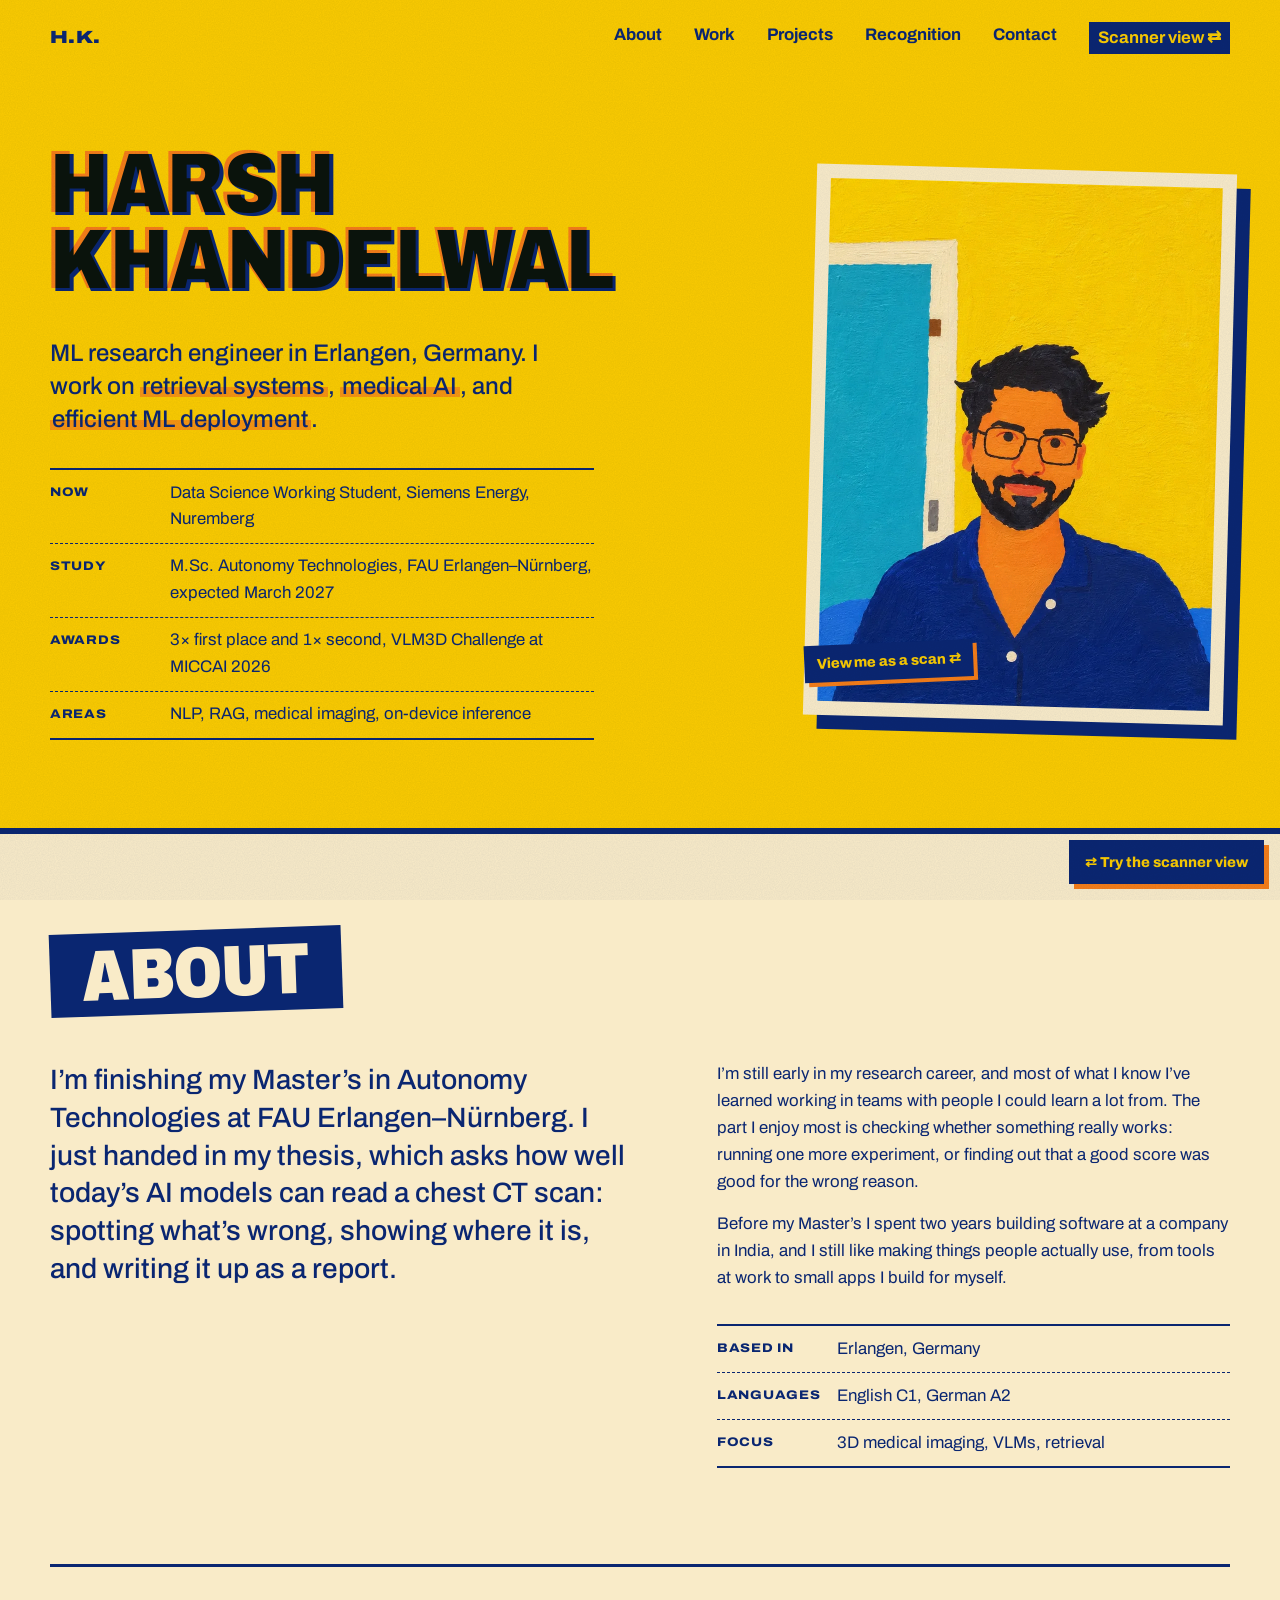
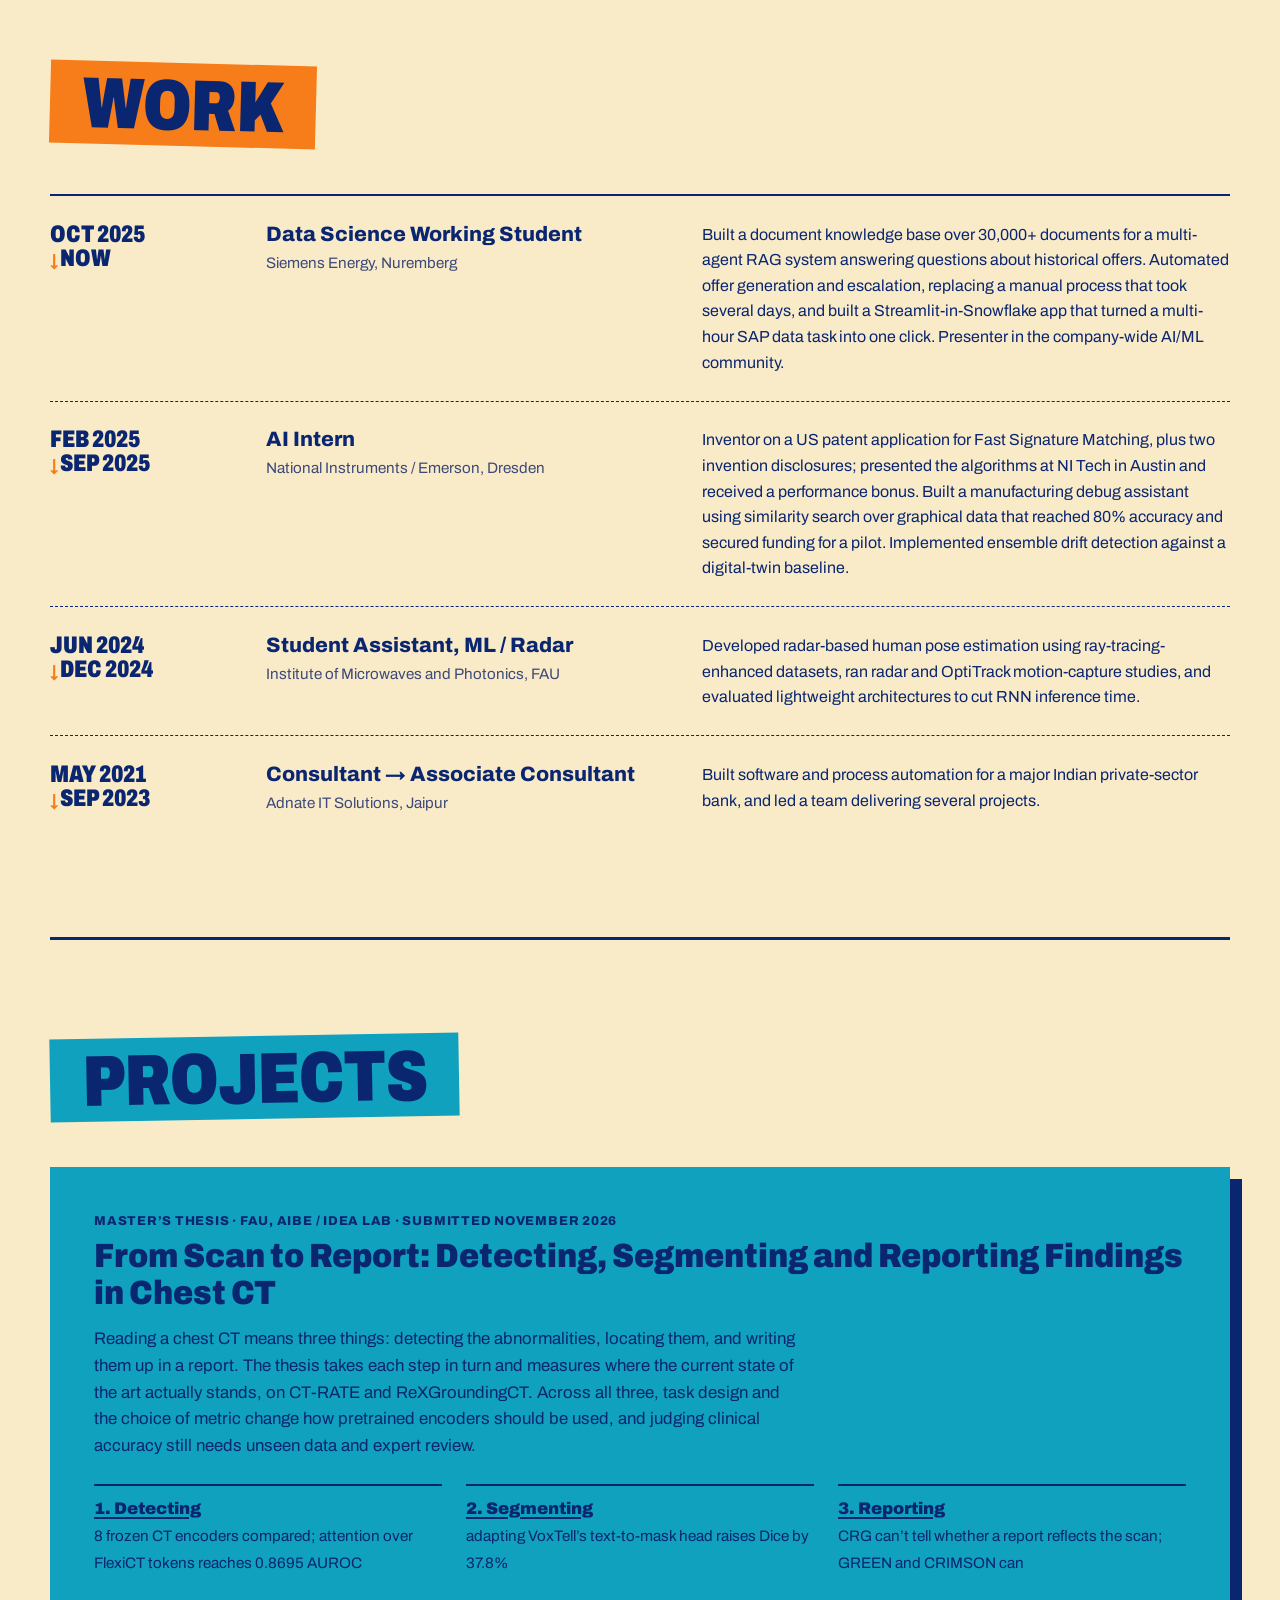
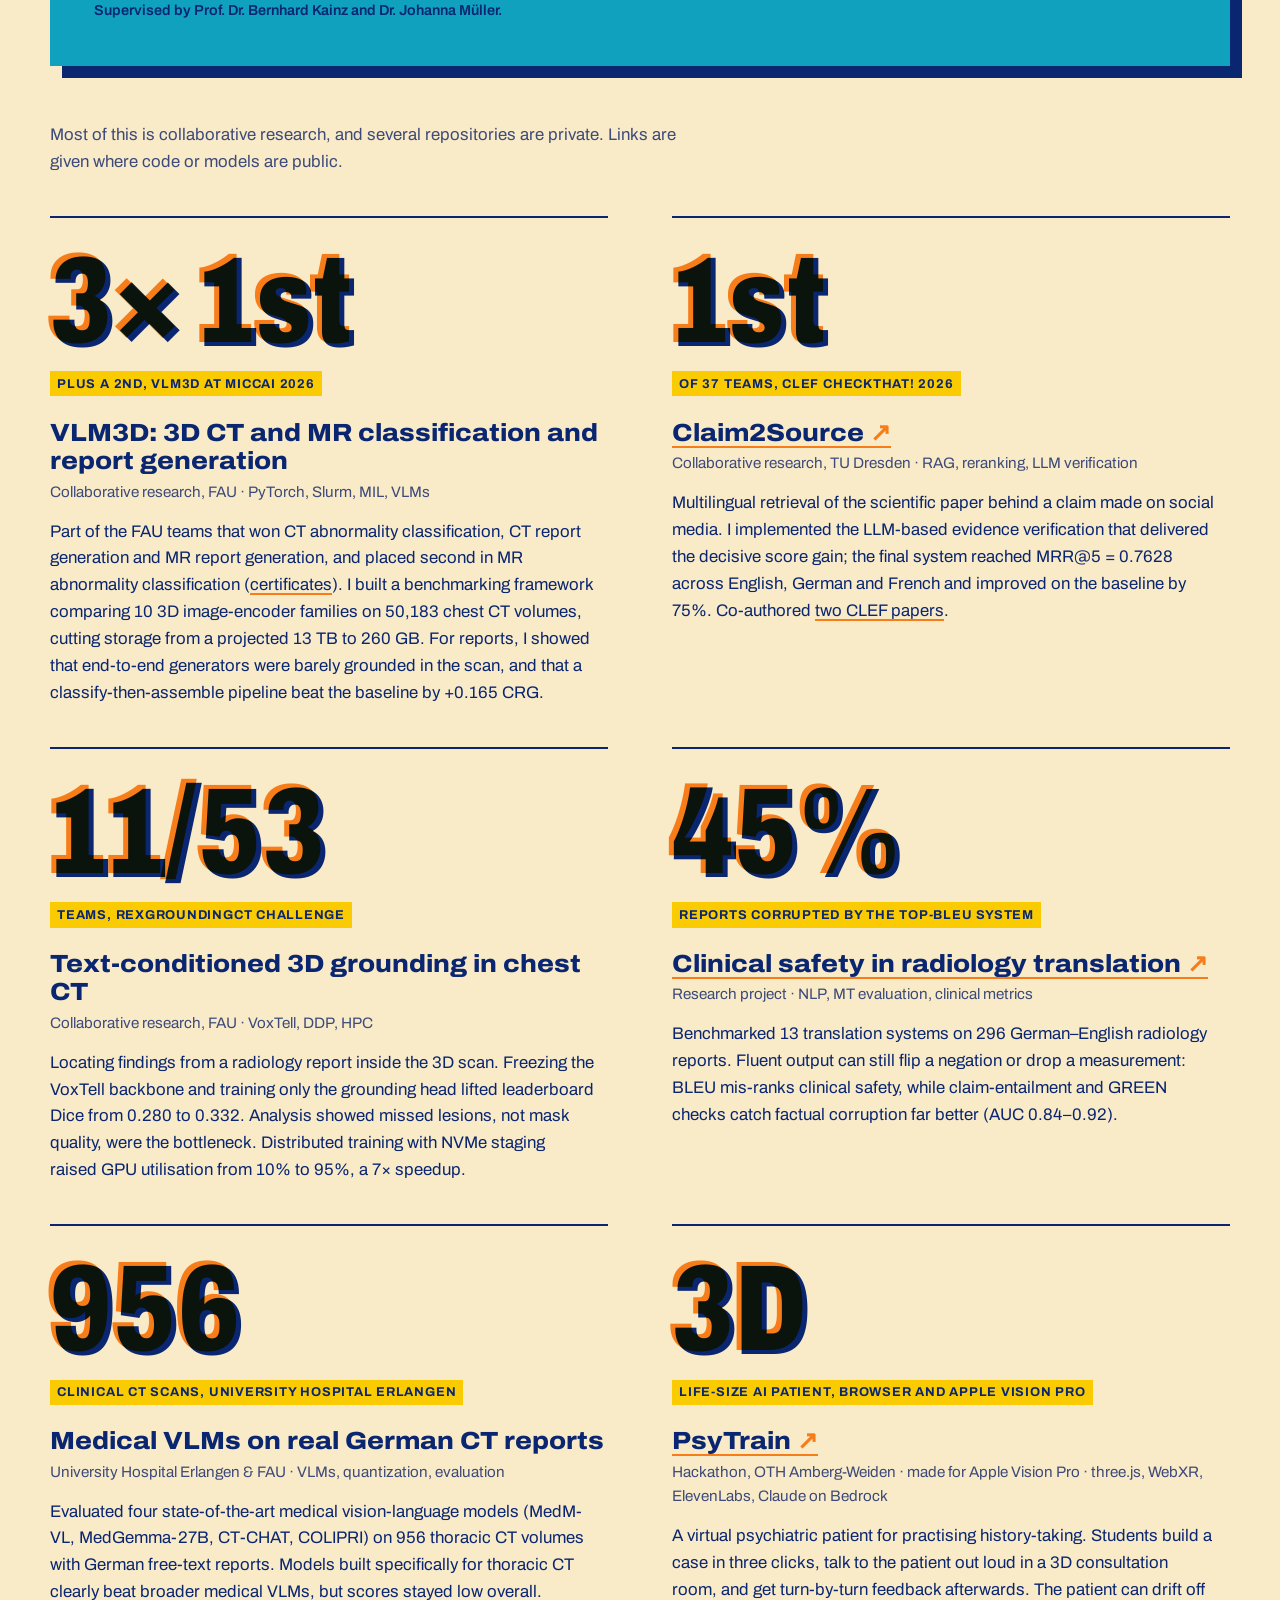
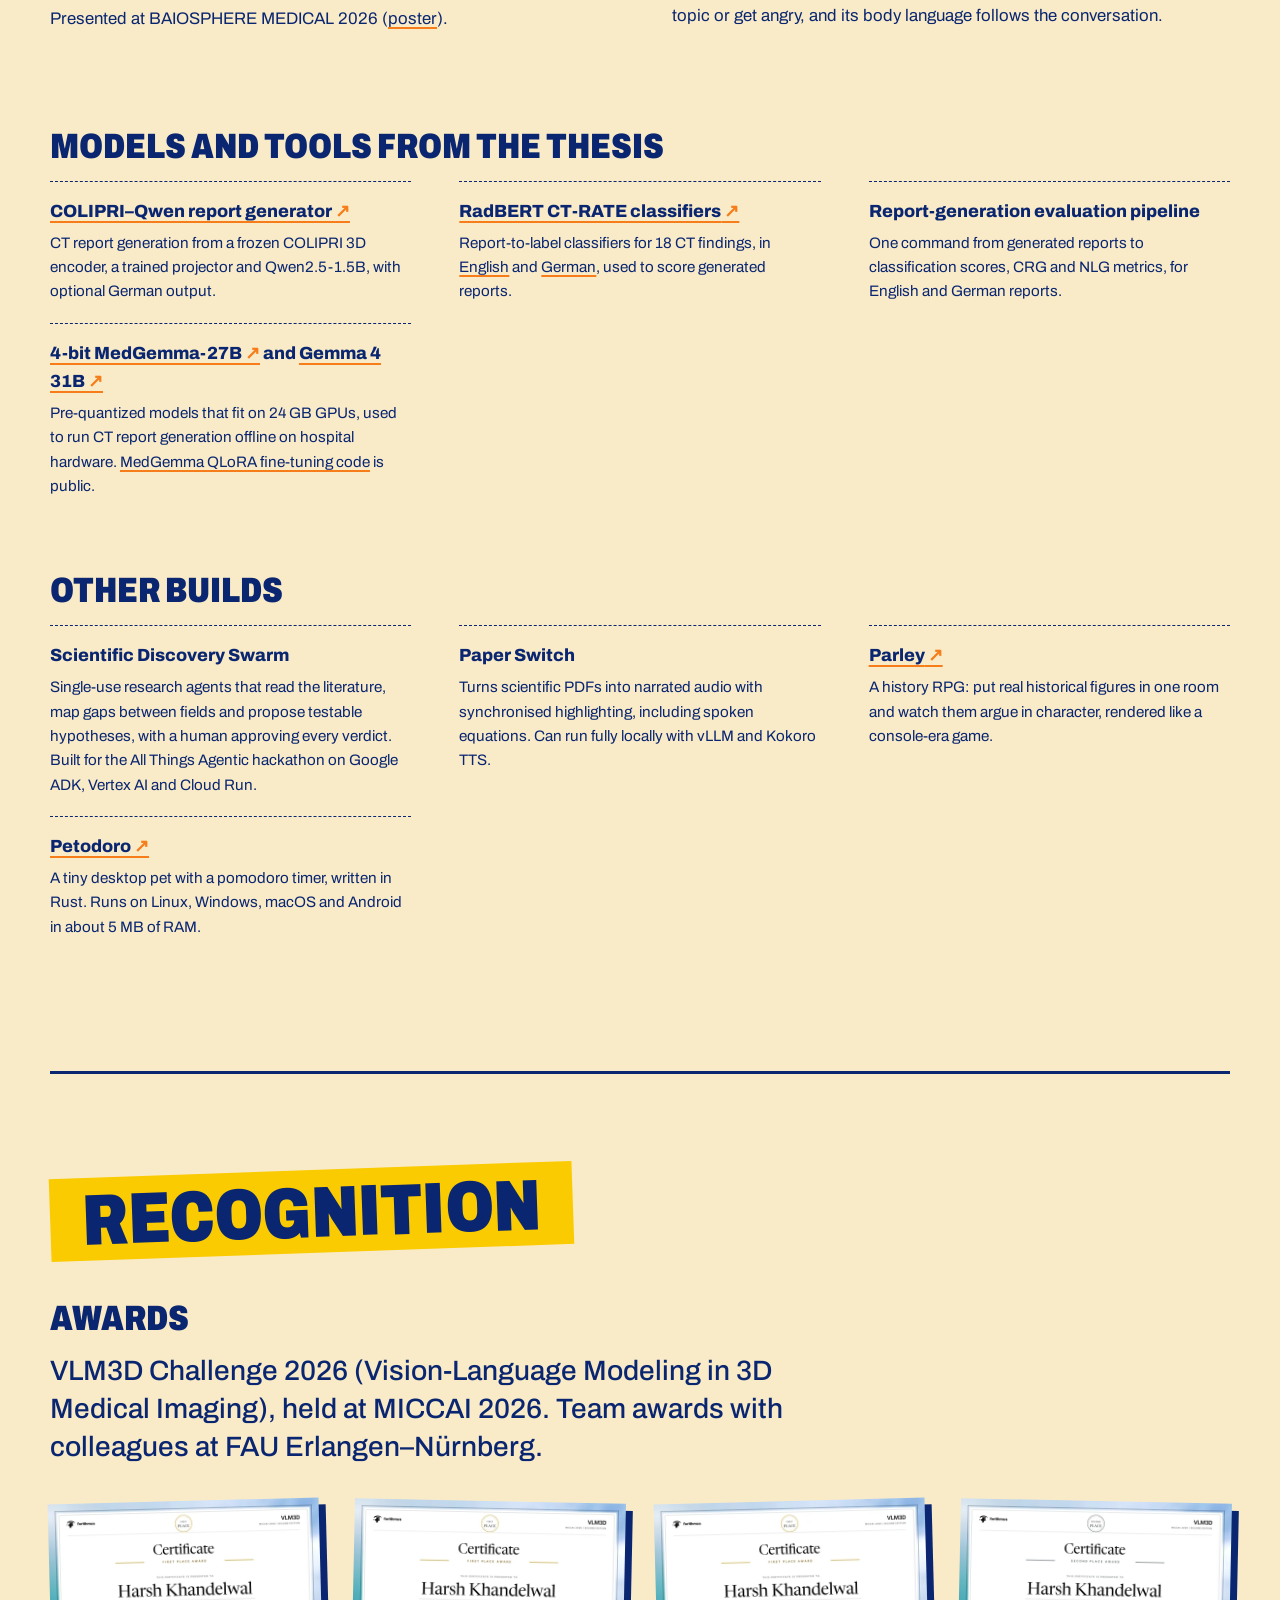
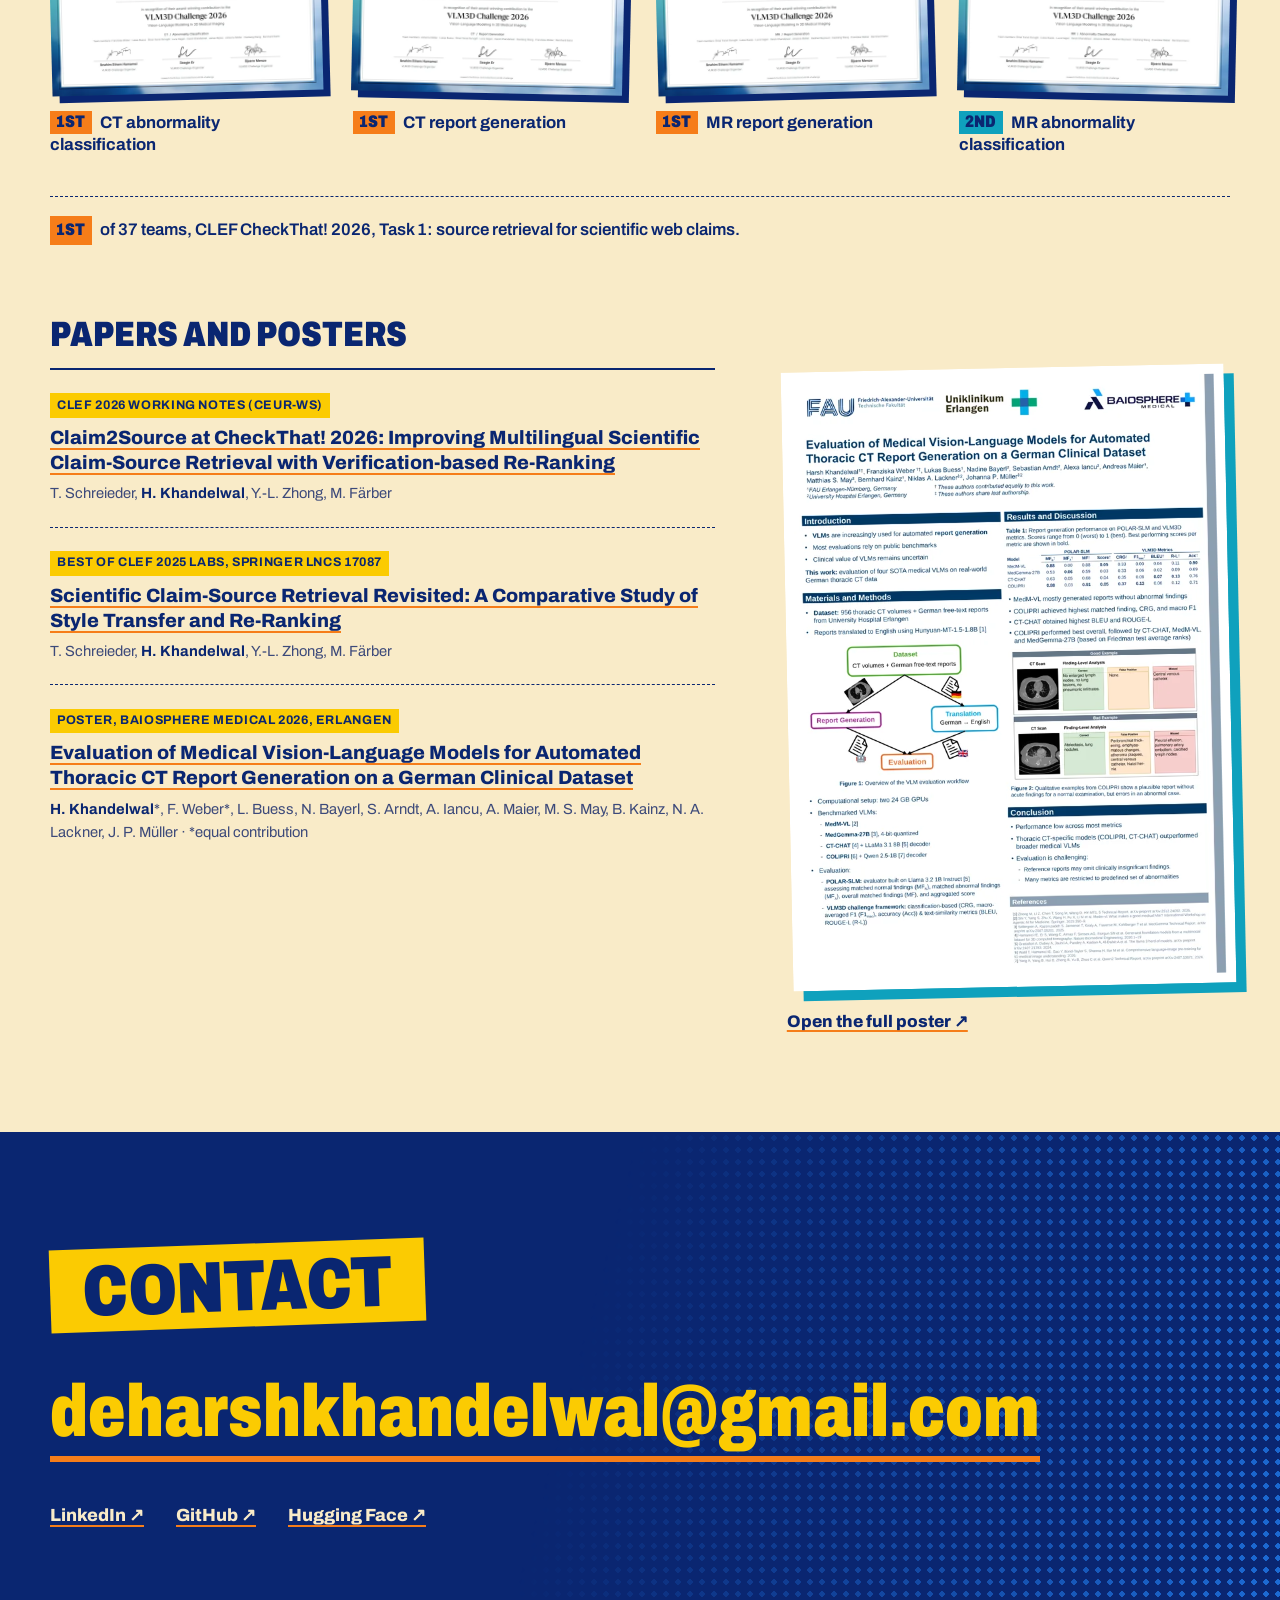
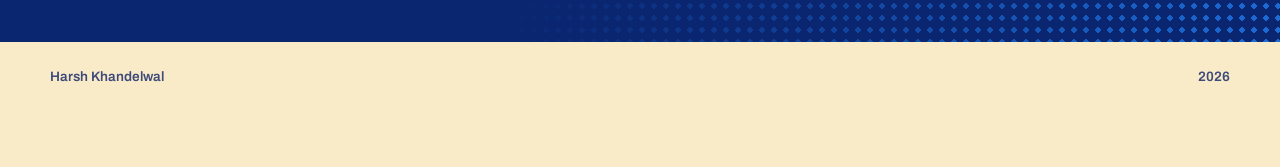
==== commit ec5c4887: "correcting" ====
--- a/index.html
+++ b/index.html
@@ -179,7 +179,7 @@
                     <p class="stat-label">life-size AI patient, browser and Apple Vision Pro</p>
                     <h3><a href="https://github.com/DEBANJANAB991/PsyTrain" target="_blank" rel="noopener">PsyTrain</a></h3>
                     <p class="project-meta">Hackathon, OTH Amberg-Weiden · made for Apple Vision Pro · three.js, WebXR, ElevenLabs, Claude on Bedrock</p>
-                    <p>A virtual psychiatric patient for practising history-taking. Students build a case in three clicks, talk to the patient out loud in a 3D consultation room, and get turn-by-turn feedback afterwards. The patient can drift off topic or get angry, and its body language follows the conversation. I built most of it: the avatar, live voice conversation, room and patient setup.</p>
+                    <p>A virtual psychiatric patient for practising history-taking. Students build a case in three clicks, talk to the patient out loud in a 3D consultation room, and get turn-by-turn feedback afterwards. The patient can drift off topic or get angry, and its body language follows the conversation.</p>
                 </article>
             </div>
 
